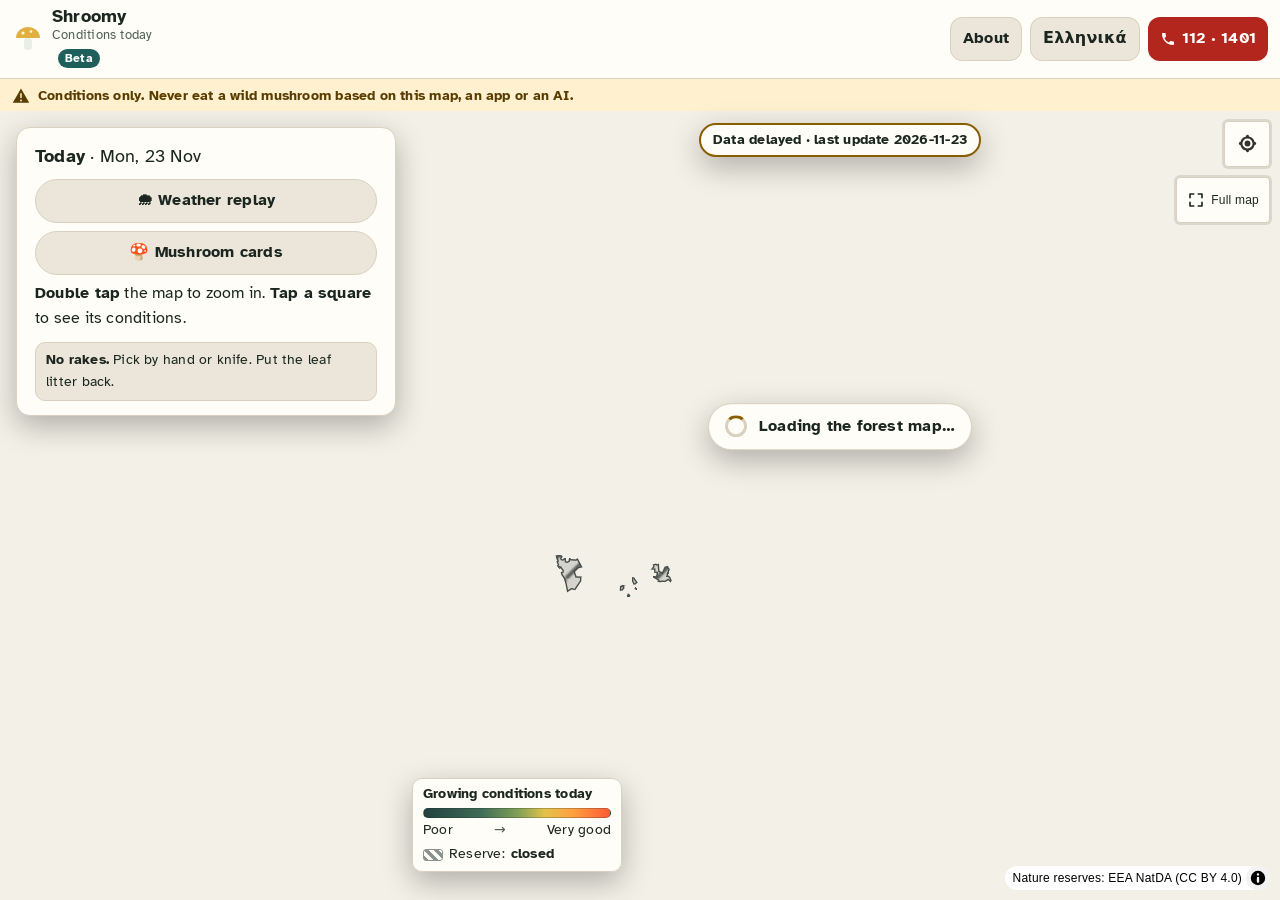
==== index.html @ d48b4923 "Shroomy: daily update 2026-11-23" ====
<!doctype html>
<html lang="en">
<head>
  <meta charset="utf-8" />
  <meta name="viewport" content="width=device-width, initial-scale=1, viewport-fit=cover" />
  <meta name="theme-color" content="#14211b" />
  <meta name="description" content="Today's growing conditions for wild mushrooms in Cyprus forests. Conditions only. Never eat a wild mushroom based on this map, an app or an AI." />
  <meta property="og:title" content="Shroomy" />
  <meta property="og:description" content="Today's growing conditions for wild mushrooms in Cyprus forests. Conditions only." />
  <title>Shroomy · mushroom growing conditions in Cyprus</title>
  <link rel="icon" href="data:image/svg+xml,%3Csvg xmlns='http://www.w3.org/2000/svg' viewBox='0 0 32 32'%3E%3Cpath d='M4 15c0-6 5-11 12-11s12 5 12 11z' fill='%23e0b040'/%3E%3Crect x='12' y='15' width='8' height='12' rx='3' fill='%23e9efe6'/%3E%3C/svg%3E" />
  <script type="module" crossorigin src="./assets/main-D801K2Df.js"></script>
  <link rel="modulepreload" crossorigin href="./assets/lang-X8TyWDcL.js">
  <link rel="stylesheet" crossorigin href="./assets/lang-B2Am9eQz.css">
  <link rel="stylesheet" crossorigin href="./assets/main-DDSyw2Ic.css">
</head>
<body>
  <div class="app">
    <header class="topbar">
      <a class="brand" href="./" aria-label="Shroomy, home" data-tip="Reload the map.">
        <svg width="32" height="32" viewBox="0 0 32 32" aria-hidden="true">
          <path d="M4 15c0-6 5-11 12-11s12 5 12 11z" fill="#e0b040" />
          <circle cx="11" cy="10" r="1.6" fill="#fff6dc" /><circle cx="19" cy="8.5" r="1.3" fill="#fff6dc" />
          <rect x="12" y="15" width="8" height="12" rx="3" fill="#e9efe6" />
        </svg>
        <span class="brand-text">
          <span class="brand-name">Shroomy</span>
          <span class="brand-sub">Conditions today</span>
        </span>
      </a>
      <a class="about-link" href="about.html" data-tip="What this map shows, where the data comes from, and its limits.">About</a>
      <button class="sos" type="button" data-emergency aria-haspopup="dialog" aria-label="Poisoning emergency: 112 and 1401"
        data-tip="Mushroom poisoning help: call 112 (ambulance) or the Cyprus Poison Centre 1401. Do not wait for symptoms.">
        <svg width="16" height="16" viewBox="0 0 24 24" aria-hidden="true"><path fill="currentColor" d="M6.6 10.8a15.1 15.1 0 0 0 6.6 6.6l2.2-2.2c.3-.3.7-.4 1-.2 1.1.4 2.3.6 3.6.6.6 0 1 .4 1 1V20c0 .6-.4 1-1 1A17 17 0 0 1 3 4c0-.6.4-1 1-1h3.5c.6 0 1 .4 1 1 0 1.2.2 2.4.6 3.6.1.3 0 .7-.2 1z"/></svg>
        <span>112 · 1401</span>
      </button>
    </header>

    <div class="safety" role="note">
      <svg width="18" height="18" viewBox="0 0 24 24" aria-hidden="true"><path fill="currentColor" d="M12 2 1 21h22L12 2Zm0 6c.6 0 1 .4 1 1v5a1 1 0 1 1-2 0V9c0-.6.4-1 1-1Zm0 11.2a1.3 1.3 0 1 1 0-2.6 1.3 1.3 0 0 1 0 2.6Z"/></svg>
      <span>Conditions only. Never eat a wild mushroom based on this map, an app or an AI.</span>
    </div>

    <main class="stage">
      <div id="map" role="region" aria-label="Map of today's growing conditions in Cyprus"></div>
      <div id="loading" class="loading" role="status"><span class="spinner" aria-hidden="true"></span>
        <span id="loading-text">Loading the forest map…</span></div>
      <div id="delayed" class="delayed" role="status" hidden></div>
      <div id="map-legend" class="map-legend" role="img" tabindex="0"></div>
      <section id="sheet" class="sheet" aria-label="Today and the tapped square"></section>
    </main>
  </div>
</body>
</html>
---- assets/lang-B2Am9eQz.css ----
@font-face{font-family:Atkinson Hyperlegible;font-style:normal;font-display:swap;font-weight:400;src:url(./atkinson-hyperlegible-latin-ext-400-normal-DRk46D-x.woff2)format("woff2"),url(./atkinson-hyperlegible-latin-ext-400-normal-Bbz-b3yf.woff)format("woff");unicode-range:U+100-2BA,U+2BD-2C5,U+2C7-2CC,U+2CE-2D7,U+2DD-2FF,U+304,U+308,U+329,U+1D00-1DBF,U+1E00-1E9F,U+1EF2-1EFF,U+2020,U+20A0-20AB,U+20AD-20C0,U+2113,U+2C60-2C7F,U+A720-A7FF}@font-face{font-family:Atkinson Hyperlegible;font-style:normal;font-display:swap;font-weight:400;src:url(./atkinson-hyperlegible-latin-400-normal-BrHNak5F.woff2)format("woff2"),url(./atkinson-hyperlegible-latin-400-normal-BbWidj28.woff)format("woff");unicode-range:U+??,U+131,U+152-153,U+2BB-2BC,U+2C6,U+2DA,U+2DC,U+304,U+308,U+329,U+2000-206F,U+20AC,U+2122,U+2191,U+2193,U+2212,U+2215,U+FEFF,U+FFFD}@font-face{font-family:Atkinson Hyperlegible;font-style:normal;font-display:swap;font-weight:700;src:url(./atkinson-hyperlegible-latin-ext-700-normal-BoVPHkS0.woff2)format("woff2"),url(./atkinson-hyperlegible-latin-ext-700-normal-CKkU2Dpt.woff)format("woff");unicode-range:U+100-2BA,U+2BD-2C5,U+2C7-2CC,U+2CE-2D7,U+2DD-2FF,U+304,U+308,U+329,U+1D00-1DBF,U+1E00-1E9F,U+1EF2-1EFF,U+2020,U+20A0-20AB,U+20AD-20C0,U+2113,U+2C60-2C7F,U+A720-A7FF}@font-face{font-family:Atkinson Hyperlegible;font-style:normal;font-display:swap;font-weight:700;src:url(./atkinson-hyperlegible-latin-700-normal-GZI4o3u0.woff2)format("woff2"),url(./atkinson-hyperlegible-latin-700-normal-BK6Glc0m.woff)format("woff");unicode-range:U+??,U+131,U+152-153,U+2BB-2BC,U+2C6,U+2DA,U+2DC,U+304,U+308,U+329,U+2000-206F,U+20AC,U+2122,U+2191,U+2193,U+2212,U+2215,U+FEFF,U+FFFD}@font-face{font-family:Plain Digits;font-weight:400;unicode-range:U+30-39;src:local(Helvetica Neue),local(HelveticaNeue),local(Arial),local(ArialMT),local(Roboto),local(Roboto-Regular),local(Segoe UI),local(SegoeUI)}@font-face{font-family:Plain Digits;font-weight:700;unicode-range:U+30-39;src:local(Helvetica Neue Bold),local(HelveticaNeue-Bold),local(Arial Bold),local(Arial-BoldMT),local(Roboto Bold),local(Roboto-Bold),local(Segoe UI Bold),local(SegoeUI-Bold)}:root{--font:"Plain Digits", "Atkinson Hyperlegible", system-ui, -apple-system, "Segoe UI", sans-serif;--fs-0:.875rem;--fs-1:1rem;--fs-2:1.125rem;--fs-3:1.375rem;--fs-4:1.75rem;--lh:1.6;--track:.012em;--radius:14px;--radius-s:10px;--gap:12px;--tap:48px;--shadow:0 10px 30px #00000047;--bg:#f3f0e7;--surface:#fffdf8;--surface-2:#ebe6d9;--line:#d8d1c0;--ink:#1b2620;--ink-soft:#4f5f55;--accent:#8a5d00;--accent-ink:#fff;--safety-bg:#fff1cf;--safety-ink:#5a3d00;--sos-bg:#b3261e;--sos-ink:#fff;--closed:#8c928f;--focus:#1c6dd0}:root[data-theme=dark]{--bg:#0c1612;--surface:#14211b;--surface-2:#1d2d25;--line:#2c3d34;--ink:#e9efe6;--ink-soft:#a9b8ad;--accent:#e0b040;--accent-ink:#1a1405;--safety-bg:#3a2f12;--safety-ink:#f6dfa6;--sos-bg:#e5483b;--sos-ink:#fff;--closed:#8c928f;--focus:#8cc4ff;--shadow:0 10px 30px #00000080}@media (prefers-color-scheme:dark){:root:not([data-theme=light]){--bg:#0c1612;--surface:#14211b;--surface-2:#1d2d25;--line:#2c3d34;--ink:#e9efe6;--ink-soft:#a9b8ad;--accent:#e0b040;--accent-ink:#1a1405;--safety-bg:#3a2f12;--safety-ink:#f6dfa6;--sos-bg:#e5483b;--sos-ink:#fff;--focus:#8cc4ff;--shadow:0 10px 30px #00000080}}*{box-sizing:border-box}html,body{height:100%;margin:0}body{background:var(--bg);color:var(--ink);font-family:var(--font);font-size:var(--fs-2);line-height:var(--lh);letter-spacing:var(--track);text-align:left;-webkit-font-smoothing:antialiased}button{font:inherit;color:inherit;letter-spacing:inherit}:focus-visible{outline:3px solid var(--focus);outline-offset:2px;border-radius:6px}a{color:var(--accent)}.muted{color:var(--ink-soft)}.small{font-size:var(--fs-0)!important}.app{grid-template-rows:auto auto 1fr;grid-template-columns:minmax(0,1fr);height:100dvh;display:grid;overflow:hidden}.topbar{background:var(--surface);border-bottom:1px solid var(--line);align-items:center;gap:8px;min-height:56px;padding:6px 12px;display:flex}.brand{min-width:0;color:inherit;flex:1;align-items:center;gap:8px;text-decoration:none;display:flex}.brand svg{flex:none}.brand-text{min-width:0;overflow:hidden}.brand-name,.brand-sub{white-space:nowrap;text-overflow:ellipsis;line-height:1.2;display:block;overflow:hidden}.brand-name{font-weight:700;font-size:var(--fs-2)}.brand-sub{color:var(--ink-soft);font-size:.8rem}.about-link{border:1px solid var(--line);background:var(--surface-2);min-height:44px;color:var(--ink);font-size:var(--fs-1);border-radius:12px;flex:none;align-items:center;padding:0 12px;font-weight:700;text-decoration:none;display:inline-flex}.sos{cursor:pointer;background:var(--sos-bg);height:44px;color:var(--sos-ink);font-weight:700;font-size:var(--fs-1);white-space:nowrap;border:0;border-radius:12px;flex:none;align-items:center;gap:6px;padding:0 12px;display:inline-flex}.safety{background:var(--safety-bg);color:var(--safety-ink);align-items:flex-start;gap:8px;padding:6px 12px;font-size:.9rem;font-weight:700;line-height:1.4;display:flex}.safety svg{flex:none;margin-top:2px}.safety a{color:inherit}.ver-badge{color:#fff;vertical-align:middle;white-space:nowrap;background:#1f5f5b;border-radius:999px;margin-left:6px;padding:0 7px;font-size:.72rem;font-weight:700;line-height:1.6;display:inline-block}.stage{min-height:0;position:relative}#map{position:absolute;inset:0}.maplibregl-ctrl-group{border:1px solid var(--line);background:var(--surface)!important}.maplibregl-ctrl-group button{width:44px!important;height:44px!important}:root[data-theme=dark] .maplibregl-ctrl-icon{filter:invert()}.maplibregl-ctrl-attrib{font-size:12px}.map-legend{z-index:2;background:color-mix(in srgb, var(--surface) 94%, transparent);border:1px solid var(--line);border-radius:var(--radius-s);width:176px;box-shadow:var(--shadow);font-size:var(--fs-0);cursor:help;padding:6px 10px 7px;line-height:1.35;position:absolute;top:8px;left:8px}.ml-title{margin-bottom:4px;font-weight:700}.ml-bar{border:1px solid color-mix(in srgb, var(--ink) 25%, transparent);border-radius:6px;height:10px}.ml-scale{justify-content:space-between;gap:6px;margin-top:3px;display:flex}.ml-scale span:nth-child(2){color:var(--ink-soft)}.ml-closed{align-items:center;gap:6px;margin-top:5px;display:flex}.swatch-closed{border:1.5px solid var(--closed);background:repeating-linear-gradient(45deg, var(--closed) 0 3px, transparent 3px 7px);border-radius:3px;flex:none;width:20px;height:12px}.delayed{z-index:3;left:50%;bottom:calc(var(--sheet-h,140px) + 8px);background:var(--surface);border:2px solid var(--accent);box-shadow:var(--shadow);font-size:var(--fs-0);white-space:nowrap;border-radius:999px;padding:4px 12px;font-weight:700;position:absolute;transform:translate(-50%)}.pick-pin{pointer-events:none;border:3px solid var(--ink);background:color-mix(in srgb, var(--accent) 70%, transparent);width:22px;height:22px;box-shadow:0 0 0 3px var(--bg), var(--shadow);border-radius:50%}.loading{z-index:5;background:var(--surface);border:1px solid var(--line);width:max-content;max-width:calc(100vw - 32px);box-shadow:var(--shadow);font-size:var(--fs-1);border-radius:999px;align-items:center;gap:12px;padding:10px 16px;font-weight:700;transition:opacity .35s;display:flex;position:absolute;top:40%;left:50%;transform:translate(-50%,-50%)}.loading.done{opacity:0}.loading.failed{border:2px solid var(--sos-bg);border-radius:16px}.loading.failed .spinner,.loading[hidden]{display:none}.spinner{border:3px solid var(--line);border-top-color:var(--accent);border-radius:50%;flex:none;width:22px;height:22px;animation:.9s linear infinite spin}@keyframes spin{to{transform:rotate(360deg)}}@media (prefers-reduced-motion:reduce){.spinner{animation-duration:2.5s}.loading{transition:none}}@media (width<=899px){.maplibregl-ctrl-bottom-right,.maplibregl-ctrl-bottom-left{bottom:min(var(--sheet-h,140px), 60vh);z-index:3}}.sheet{z-index:4;background:var(--surface);border-top:1px solid var(--line);max-height:62%;box-shadow:var(--shadow);padding:10px 16px calc(12px + env(safe-area-inset-bottom));border-radius:18px 18px 0 0;position:absolute;bottom:0;left:0;right:0;overflow-y:auto}.sheet p{font-size:var(--fs-1);margin:6px 0 0}.panel-h{font-size:var(--fs-1);margin:4px 0 6px}.start-row{justify-content:space-between;align-items:center;gap:10px;display:flex}.start-row .today{font-size:var(--fs-2);margin:0}.chip-btn,.back-btn{border:1px solid var(--line);cursor:pointer;background:var(--surface-2);min-height:44px;color:var(--ink);font-size:var(--fs-1);white-space:nowrap;border-radius:999px;padding:0 14px;font-weight:700}.back-btn{text-align:left;border-radius:12px;align-items:center;gap:10px;width:100%;display:flex}.back-arrow{color:var(--accent);margin-top:-.12em;font-size:1.7em;font-weight:700;line-height:1}.chip-btn:hover,.back-btn:hover{border-color:var(--accent)}.hint{color:var(--ink)}.no-rakes{background:var(--surface-2);border:1px solid var(--line);cursor:help;border-radius:10px;padding:6px 10px;font-size:var(--fs-0)!important;margin-top:10px!important}.primary-btn{cursor:pointer;background:var(--accent);min-height:44px;color:var(--accent-ink);font-weight:700;font-size:var(--fs-1);border:0;border-radius:12px;padding:0 16px}@media (width>=900px){.sheet{border-radius:var(--radius);border:1px solid var(--line);width:380px;max-height:calc(100% - 32px);padding:14px 18px;inset:16px auto auto 16px}.map-legend{width:210px;top:auto;bottom:28px;left:412px}.delayed{top:12px;bottom:auto;left:calc(50% + 200px)}.loading{left:calc(50% + 200px)}}.card-bar{justify-content:space-between;align-items:center;gap:8px;margin:-2px 0 6px;display:flex}.card-x{border:1px solid var(--line);background:var(--surface-2);cursor:pointer;border-radius:10px;min-width:44px;min-height:44px;font-size:1.15rem;line-height:1}.card-x:hover{border-color:var(--accent)}.rating{text-align:left;cursor:pointer;border:1px solid var(--line);background:var(--surface-2);border-radius:14px;align-items:center;gap:12px;width:100%;padding:10px 12px;display:flex}.rating:hover{border-color:var(--accent)}.rating-swatch{width:18px;height:40px;box-shadow:0 0 0 1.5px color-mix(in srgb, var(--ink) 30%, transparent);border-radius:6px;flex:none}.rating-text{flex:1;min-width:0;display:grid}.rating-word{font-size:var(--fs-4);font-weight:700;line-height:1.15}.rating-sub{font-size:var(--fs-0);color:var(--ink-soft)}.rating-more{color:var(--ink-soft);flex:none;font-size:1.1rem}.rating-none{font-size:var(--fs-3)!important}.why{border:1px solid var(--line);border-radius:12px;margin-top:8px;padding:8px 12px 10px}.why[hidden]{display:none}.why-list{gap:8px;margin:8px 0 0;padding:0;list-style:none;display:grid}.why-top{font-size:var(--fs-0);justify-content:space-between;gap:8px;display:flex}.why-bar{background:var(--surface);border:1px solid var(--line);border-radius:4px;height:8px;overflow:hidden}.why-bar i{border-radius:4px;height:100%;display:block}.why-val{font-size:var(--fs-0);color:var(--ink-soft)}.card-h{font-size:var(--fs-1);margin:14px 0 4px}.sp-list{font-size:var(--fs-1);gap:4px;margin:0;padding:0;list-style:none;display:grid}.sp-list i{font-weight:700}.facts{font-size:var(--fs-1);gap:4px;margin:12px 0 0;padding:0;list-style:none;display:grid}.maps-link{margin:12px 0 0}.maps-btns{grid-template-columns:minmax(0,1fr) minmax(0,1fr);align-items:stretch;gap:8px;display:grid}.maps-btn{border:1px solid var(--line);background:var(--surface-2);min-height:56px;color:var(--ink);font:inherit;font-size:var(--fs-1);text-align:center;cursor:pointer;border-radius:12px;justify-content:center;align-items:center;gap:8px;padding:4px 8px;font-weight:700;line-height:1.2;text-decoration:none;display:inline-flex}.maps-btn.primary{background:var(--accent);border-color:var(--accent);color:var(--accent-ink);flex-direction:column;gap:0}.maps-btn:hover{filter:brightness(1.06)}.maps-main{align-items:center;gap:8px;display:inline-flex}.maps-warn{opacity:.9;font-size:.78rem;font-weight:700}.maps-note{margin:6px 0 0!important}.maps-copy{border:1px solid var(--accent);background:var(--surface);width:100%;min-height:40px;color:var(--ink);font:inherit;font-size:var(--fs-0);border-radius:10px;margin-top:8px;padding:0 10px}@media (width<=340px){.maps-btns{grid-template-columns:1fr}}.clock{border:1px solid var(--line);background:var(--surface-2);border-radius:10px;padding:8px 10px;margin-top:12px!important}.clock.open{border-color:var(--accent)}.why-row,.facts li,.clock,.map-legend{cursor:help}.replay{margin-top:10px}.replay-row{font-size:var(--fs-1);align-items:center;gap:12px;display:flex}#replay-date{white-space:nowrap;text-overflow:ellipsis;flex:1;min-width:0;line-height:1.35;overflow:hidden}.replay-avg{display:block}.seg{background:var(--surface-2);border:1px solid var(--line);border-radius:14px;gap:4px;margin:2px 0 12px;padding:4px;display:flex}.seg button{min-width:0;min-height:44px;color:var(--ink);font:inherit;font-size:var(--fs-1);cursor:pointer;white-space:nowrap;background:0 0;border:0;border-radius:10px;flex:auto;padding:6px 4px;font-weight:600}.seg button[aria-pressed=true]{background:var(--accent);color:var(--accent-ink)}.seg button:focus-visible{outline:2px solid var(--focus);outline-offset:2px}.scrub{--at:0%;cursor:grab;touch-action:none;-webkit-user-select:none;user-select:none;-webkit-tap-highlight-color:transparent;border-radius:10px;margin-top:8px;padding:6px 0 2px;position:relative}.scrub.drag{cursor:grabbing}.scrub:focus-visible{outline:2px solid var(--focus);outline-offset:4px}.tl{pointer-events:none;align-items:flex-end;gap:2px;height:48px;display:flex}.tl i{opacity:.6;background:#4f97d1;border-radius:2px 2px 0 0;flex:1}.tl i.now{opacity:1;box-shadow:0 0 0 2px var(--ink)}.scrub-track{background:var(--line);pointer-events:none;border-radius:3px;height:6px;margin:16px 0 14px;position:relative}.scrub-fill{width:var(--at);background:var(--accent);border-radius:3px;position:absolute;inset:0 auto 0 0}.scrub-knob{top:50%;left:var(--at);background:var(--accent);border:3px solid var(--surface);border-radius:50%;width:26px;height:26px;margin:-13px 0 0 -13px;transition:transform .12s;position:absolute;box-shadow:0 1px 4px #00000073}.scrub.drag .scrub-knob{transform:scale(1.25)}.scrub:before{content:"";left:var(--at);background:var(--ink);opacity:.35;pointer-events:none;width:2px;height:64px;margin-left:-1px;position:absolute;top:6px}.scrub-ends{font-size:var(--fs-0,12px);color:var(--ink-soft);pointer-events:none;justify-content:space-between;display:flex}@media (prefers-reduced-motion:reduce){.scrub-knob{transition:none}}dialog.emergency{background:var(--surface);width:min(560px,100vw - 32px);max-height:calc(100dvh - 32px);color:var(--ink);box-shadow:var(--shadow);border:0;border-radius:18px;padding:0;overflow:auto}dialog.emergency::backdrop{background:#0009}.em-head{background:var(--sos-bg);color:var(--sos-ink);padding:16px 20px}.em-head h2{font-size:var(--fs-4);margin:0;line-height:1.2}.em-body{padding:16px 20px 20px}.call{background:var(--sos-bg);min-height:64px;color:var(--sos-ink);font-weight:700;font-size:var(--fs-3);border-radius:14px;justify-content:space-between;align-items:center;gap:12px;margin-bottom:10px;padding:10px 16px;text-decoration:none;display:flex}.call.secondary{background:var(--surface-2);color:var(--ink);border:2px solid var(--sos-bg)}.call small{font-size:var(--fs-1);font-weight:400;display:block}.em-body ul{margin:12px 0;padding-left:1.2em}.em-body li{margin:6px 0}.em-close{border:1px solid var(--line);background:var(--surface-2);cursor:pointer;border-radius:12px;width:100%;min-height:48px;margin-top:8px;font-weight:700}dialog.agree::backdrop{-webkit-backdrop-filter:blur(3px);backdrop-filter:blur(3px);background:#000000c7}.agree .em-head h2{align-items:center;gap:8px;display:flex}.agree .em-body{padding-bottom:0}.agree .em-body ul{margin:0 0 8px}.agree .em-body li{margin:6px 0}.agree-foot{background:var(--surface);padding:8px 0 14px;position:sticky;bottom:0}.agree-foot:before{content:"";background:linear-gradient(to bottom, transparent, var(--surface));pointer-events:none;height:18px;position:absolute;top:-18px;left:0;right:0}dialog.agree{max-height:calc(100dvh - 16px)}.agree .em-head{padding:14px 20px}.agree-numbers{font-size:var(--fs-0);text-align:center;background:var(--safety-bg);color:var(--safety-ink);border-radius:12px;margin:0 0 8px;padding:6px 12px;font-weight:700}.agree-numbers a{color:inherit}.agree-yes{cursor:pointer;background:var(--accent);width:100%;min-height:56px;color:var(--accent-ink);font:inherit;font-weight:700;font-size:var(--fs-2);border:0;border-radius:14px}.agree-note{font-size:var(--fs-0);color:var(--ink-soft);margin:10px 0 0}dialog.agree.short{width:min(420px,100vw - 24px)}dialog.agree.short::backdrop{-webkit-backdrop-filter:none;backdrop-filter:none;background:#0000008c}.agree.short .em-body{padding:18px 20px 16px}.agree-short-title{font-size:var(--fs-3);color:var(--safety-ink);align-items:center;gap:8px;margin:0 0 6px;line-height:1.2;display:flex}.agree-short-line{margin:0 0 14px}.agree.short .agree-yes{min-height:64px;font-size:var(--fs-3)}.agree-more{font:inherit;color:inherit;cursor:pointer;background:0 0;border:0;padding:0;text-decoration:underline}.agree-note a{color:inherit}@media (width<=899px){dialog.agree.short{margin-bottom:max(16px, env(safe-area-inset-bottom))}}.tip{z-index:1000;background:var(--ink);max-width:min(300px,100vw - 16px);color:var(--bg);font-size:var(--fs-1);box-shadow:var(--shadow);pointer-events:none;opacity:0;border-radius:10px;padding:8px 12px;font-weight:400;line-height:1.45;transition:opacity .12s;position:fixed}.tip.on{opacity:1}.tip[hidden]{display:none}.tip:after{content:"";left:var(--arrow-x,50%);border:6px solid #0000;border-bottom:0;border-top-color:var(--ink);position:absolute;bottom:-6px;transform:translate(-50%)}.tip.below:after{border:6px solid #0000;border-top:0;border-bottom-color:var(--ink);top:-6px;bottom:auto}[data-tip]{-webkit-touch-callout:none}@media (prefers-reduced-motion:reduce){.tip{transition:none}}.page{max-width:720px;margin:0 auto;padding:20px 16px 64px}.page h1{font-size:var(--fs-4);margin:8px 0 12px;line-height:1.25}.page h2{font-size:var(--fs-3);margin:28px 0 6px}.page p,.page li{max-width:64ch}.page li{margin:6px 0}.page .card{background:var(--surface);border:1px solid var(--line);border-radius:var(--radius);margin:10px 0;padding:12px 16px}.page .card p{margin:4px 0}.page .credits{font-size:var(--fs-1);padding-left:1.2em}.page .tag{font-size:var(--fs-0);color:var(--ink-soft)}.about-top{z-index:2;position:sticky;top:0}@media (width<=899px){.stage:has(.sheet[data-view=card]) .map-legend{display:none}}@media (width<=420px){.topbar{gap:6px;padding:6px 8px 6px 10px}.brand{gap:6px}.about-link{padding:0 10px;font-size:.95rem}.sos{gap:4px;padding:0 10px;font-size:.95rem}.sos svg{width:14px;height:14px}}.start-btns{flex-wrap:wrap;gap:8px;margin-top:8px;display:flex}.start-btns .chip-btn{flex:auto}.sp-open{text-align:left;cursor:pointer;border:1px solid var(--line);background:var(--surface-2);width:100%;min-height:48px;font-size:var(--fs-1);border-radius:12px;justify-content:space-between;align-items:center;gap:8px;padding:6px 12px;display:flex}.sp-open:hover{border-color:var(--accent)}.sp-open-go{color:var(--ink-soft);flex:none;font-size:1.4rem}.page details{margin:8px 0}.page summary{cursor:pointer;align-items:center;min-height:44px;font-weight:700;display:flex}.ml-note{color:var(--ink-soft);margin-top:3px}.card-bar{z-index:2;background:var(--surface);border-bottom:1px solid var(--line);margin:-10px -16px 6px;padding:8px 16px 6px;position:sticky;top:-10px}@media (width>=900px){.card-bar{margin:-14px -18px 8px;padding:10px 18px 8px;top:-14px}}.sp-list{gap:8px}.sp-open{justify-content:flex-start;gap:12px;min-height:64px;padding:6px 10px 6px 6px}.sp-thumb{object-fit:cover;background:var(--line);border-radius:10px;flex:none;width:52px;height:52px}.sp-name{flex:1;min-width:0;line-height:1.3;display:grid}.sp-name i{font-weight:700;font-size:var(--fs-1)}.sp-common{font-size:var(--fs-0);color:var(--ink-soft)}@media (width<=420px){.topbar{gap:6px;padding:6px 8px}.brand{gap:6px}.brand svg{width:26px;height:26px}.brand-name{font-size:1.05rem}.app .brand-sub{display:none}.app .ver-badge{margin-left:0}.about-link,.sos{padding:0 10px}.map-legend{width:156px;padding:5px 8px 6px}}:lang(el) .start-btns .chip-btn{white-space:normal;flex:1 1 0;padding:4px 10px;line-height:1.2}@media (width<=899px){:lang(el) .map-legend{width:218px}:lang(el) .ml-closed{white-space:nowrap;font-size:13px}:root.full-map:lang(el) .map-legend{width:176px}}@media (width<=480px){:lang(el) .replay-avg{font-size:var(--fs-0)}:lang(el) .safety{font-size:.8rem}}:lang(el) .sp-name{font-weight:700;font-size:var(--fs-1)}:lang(el) .sp-name .sp-common{font-weight:400}:lang(el) .sp-name .sp-common i{font-weight:400;font-size:inherit}.lang-link{text-decoration:none}.lang-short{display:none}@media (width<=899px){.lang-long{display:none}.lang-short{display:inline}:is(.topbar:has(.lang-link) .about-link,.topbar:has(.lang-link) .sos){padding:0 8px}}.sc{--toxic:#a8580a}:root[data-theme=dark] .sc{--toxic:#f0a24f}@media (prefers-color-scheme:dark){:root:not([data-theme=light]) .sc{--toxic:#f0a24f}}dialog.species-dlg.sc{background:var(--bg);width:min(720px,100vw - 24px);max-width:none;height:min(900px,100dvh - 24px);max-height:none;color:var(--ink);box-shadow:var(--shadow);border:0;border-radius:20px;padding:0;overflow:hidden}dialog.species-dlg.sc[open]{display:block}dialog.species-dlg.sc::backdrop{background:#0009}@media (width<=899px){dialog.species-dlg.sc{border-radius:0;width:100vw;height:100dvh;margin:0}}.sc .ic{flex:none;display:block}.sc-main{flex-direction:column;height:100%;min-height:0;display:flex}.sc-soft{color:var(--ink-soft)}.sc-head{background:var(--surface);border-bottom:1px solid var(--line);align-items:center;gap:8px;padding:8px 12px;display:flex}.sc-title{min-width:0;font-size:var(--fs-2);overflow-wrap:anywhere;flex:1;margin:0;line-height:1.2}.sc-title span{font-size:var(--fs-0);color:var(--ink-soft);font-weight:400;display:block}.sc-round{width:var(--tap);height:var(--tap);border:1px solid var(--line);background:var(--surface-2);color:var(--ink);cursor:pointer;border-radius:50%;flex:none;place-items:center;padding:0;display:inline-grid}.sc-safety{background:var(--safety-bg);color:var(--safety-ink);font-weight:700;font-size:var(--fs-0);align-items:flex-start;gap:8px;padding:8px 14px;line-height:1.4;display:flex}.sc-safety svg{flex:none;width:18px;height:18px;margin-top:1px}.sc-body{overscroll-behavior:contain;flex:1;min-height:0;overflow-y:auto}.sc-page{max-width:680px;font-size:var(--fs-1);margin:0 auto;padding:16px 16px 32px}.sc-h{font-size:var(--fs-3);align-items:center;gap:8px;margin:26px 0 10px;line-height:1.25;display:flex}.sc-h .ic{color:var(--accent)}.sc-h.danger{color:var(--sos-bg);margin-top:0}.sc-h.danger svg{flex:none;width:24px;height:24px}.sc-danger-btn{text-align:left;cursor:pointer;border:2px solid var(--sos-bg);background:var(--surface);width:100%;color:var(--ink);border-radius:16px;align-items:center;gap:12px;padding:10px 12px;display:flex}.sc-danger-ph{flex:none;display:flex}.sc-danger-ph img{object-fit:cover;border:3px solid var(--surface);background:var(--line);border-radius:50%;width:48px;height:48px;margin-left:-14px}.sc-danger-ph img:first-child{margin-left:0}.sc-danger-text{min-width:0;color:var(--ink-soft);flex:1;gap:2px;display:grid}.sc-danger-text b{color:var(--sos-bg);font-size:var(--fs-2);align-items:center;gap:6px;line-height:1.25;display:flex}.sc-danger-text b svg{flex:none;width:18px;height:18px}.sc-list{gap:10px;margin:0;padding:0;list-style:none;display:grid}.sc-row{text-align:left;cursor:pointer;border:1px solid var(--line);background:var(--surface);width:100%;color:var(--ink);border-radius:16px;align-items:center;gap:14px;padding:8px 12px 8px 8px;display:flex}.sc-row.on{border:2px solid var(--accent)}.sc-row img{object-fit:cover;background:var(--line);border-radius:12px;flex:none;width:84px;height:84px}.sc-list.off .sc-row img{filter:saturate(.4)}.sc-row-text{flex:1;gap:2px;min-width:0;line-height:1.3;display:grid}.sc-row-text b{font-size:var(--fs-2)}.sc-row>.ic{color:var(--ink-soft)}.sc-chip{font-size:var(--fs-0);background:var(--surface-2);color:var(--ink-soft);border-radius:999px;justify-self:start;align-items:center;gap:4px;margin-top:4px;padding:2px 10px;font-weight:700;display:inline-flex}.sc-chip.on{background:var(--accent);color:var(--accent-ink)}.sc-danger{border:2px solid var(--sos-bg);background:var(--surface);border-radius:18px;padding:16px}.sc-danger>p{margin:0 0 12px}.sc-sign-h{margin:0 0 6px!important}.sc-signs{gap:8px;margin:0 0 14px;padding:0;list-style:none;display:grid}.sc-signs li{background:var(--safety-bg);color:var(--safety-ink);border-radius:12px;padding:10px 12px;font-weight:700;line-height:1.45}.sc-sign{background:var(--safety-bg);color:var(--safety-ink);border-radius:12px;padding:10px 12px}.sc-lk{gap:8px;margin:0;padding:0;list-style:none;display:grid}@media (width>=640px){.sc-lk{grid-template-columns:1fr 1fr}}.sc-lk-row{text-align:left;cursor:zoom-in;border:1px solid color-mix(in srgb, var(--toxic) 50%, transparent);background:var(--bg);width:100%;height:100%;color:var(--ink);border-radius:12px;align-items:flex-start;gap:10px;padding:6px;display:flex}.sc-lk-row.deadly{border-color:var(--sos-bg)}.sc-lk-row img,.sc-noimg{object-fit:cover;background:var(--line);border-radius:8px;flex:none;width:64px;height:64px}.sc-lk-text{min-width:0;font-size:var(--fs-0);gap:1px;line-height:1.35;display:grid}.sc-lk-text b{font-size:var(--fs-1)}.sc-lk-note{margin-top:2px}.sc-sev{width:fit-content;font-size:var(--fs-0);background:var(--toxic);color:#fff;vertical-align:middle;border-radius:999px;align-items:center;gap:4px;padding:1px 8px 1px 6px;font-weight:700;display:inline-flex}.sc-sev.deadly{background:var(--sos-bg)}.sc-sev svg{width:14px;height:14px}:root[data-theme=dark] .sc-sev.toxic{color:#1a1405}@media (prefers-color-scheme:dark){:root:not([data-theme=light]) .sc-sev.toxic{color:#1a1405}}.sc-car-wrap{position:relative}.sc-car{scroll-snap-type:x mandatory;scrollbar-width:none;border-radius:16px;margin:0;padding:0;list-style:none;display:flex;overflow-x:auto}.sc-car::-webkit-scrollbar{display:none}.sc-car li{scroll-snap-align:start;flex:0 0 100%}.sc-photo{background:var(--line);cursor:zoom-in;aspect-ratio:4/3;border:0;width:100%;padding:0;display:block;position:relative}.sc-photo img{object-fit:cover;width:100%;height:100%;display:block}.sc-cc{color:#f3f0e7;background:#0c1612b3;border-radius:50%;place-items:center;width:26px;height:26px;font-size:15px;font-weight:700;line-height:1;display:grid;position:absolute;bottom:8px;right:8px}.sc-dots{background:#0c16128c;border-radius:999px;gap:6px;padding:5px 8px;display:flex;position:absolute;bottom:10px;left:50%;transform:translate(-50%)}.sc-dots i{background:#f3f0e773;border-radius:50%;width:8px;height:8px}.sc-dots i.on{background:#f3f0e7}.sc-name{font-size:var(--fs-4);margin:14px 0 0;line-height:1.15}.sc-sub{color:var(--ink-soft);margin:4px 0 0}.sc-sub b{color:var(--ink)}.sc-q{border:1px solid var(--line);cursor:help;vertical-align:2px;border-radius:50%;place-items:center;width:22px;height:22px;margin-left:6px;font-size:13px;font-weight:700;display:inline-grid}.sc-look{border:1px solid var(--line);background:var(--surface);border-radius:14px;gap:0;margin:0;display:grid;overflow:hidden}.sc-look div{border-top:1px solid var(--line);grid-template-columns:7.5em 1fr;gap:12px;padding:10px 14px;display:grid}.sc-look div:first-child{border-top:0}.sc-look dt{font-weight:700}.sc-look dd{margin:0;line-height:1.5}@media (width<=420px){.sc-look div{grid-template-columns:1fr;gap:0}}.sc-where{gap:6px;margin:0;padding-left:1.2em;line-height:1.5;display:grid}.sc-months{grid-template-columns:repeat(12,1fr);gap:3px;display:grid}.sc-months span{height:40px;font-weight:700;font-size:var(--fs-0);background:var(--surface-2);color:var(--ink-soft);border-radius:8px;place-items:center;display:grid;position:relative}.sc-months span.on{background:var(--accent);color:var(--accent-ink)}.sc-months span.now{outline:3px solid var(--ink);outline-offset:1px}.sc-when{align-items:flex-start;gap:8px;margin:12px 0 0;display:flex}.sc-when.on .ic{color:var(--accent);margin-top:2px}.sc-more{width:100%;min-height:var(--tap);border:1px solid var(--line);color:var(--ink-soft);cursor:pointer;font-size:var(--fs-0);background:0 0;border-radius:14px;justify-content:center;align-items:center;gap:8px;margin-top:28px;display:inline-flex}.sc-layer{z-index:5;background:var(--surface);flex-direction:column;display:flex;position:absolute;inset:0;overflow-y:auto}.sc-layer[hidden]{display:none}.sc-layer-head{z-index:1;background:var(--surface);border-bottom:1px solid var(--line);align-items:center;gap:10px;padding:8px 12px 8px 16px;display:flex;position:sticky;top:0}.sc-layer-head h2{font-size:var(--fs-2);flex:1;margin:0;line-height:1.3}.sc-layer-head h2 .sc-soft{font-size:var(--fs-0);font-weight:400;display:block}.sc-viewer{color:#f3f0e7;background:#0b120f;flex-direction:column;min-height:100%;display:flex}.sc-viewer .sc-layer-head{background:#0b120f;border-color:#26342d}.sc-viewer .sc-soft{color:#cfd8d1}.sc-viewer .sc-round{color:#f3f0e7;background:#1d2d25;border-color:#2c3d34}.sc-viewer-ph{flex:1;place-items:center;min-height:240px;padding:8px;display:grid;position:relative}.sc-viewer-ph img{object-fit:contain;border-radius:8px;max-width:100%;max-height:calc(100dvh - 240px);display:block}.sc-prev,.sc-next{position:absolute;top:50%;transform:translateY(-50%)}.sc-prev{left:10px}.sc-next{right:10px}.sc-viewer-note{margin:0;padding:4px 16px 0;font-weight:700}.sc-credit{padding:10px 16px calc(16px + env(safe-area-inset-bottom));font-size:var(--fs-0);color:#cfd8d1;gap:4px;margin:0;display:grid}.sc-credit a{color:#e0b040;align-items:center;min-height:32px;font-weight:700;display:inline-flex}.sc-info{max-width:680px;font-size:var(--fs-1);padding:4px 16px 24px}.sc-info h3{font-size:var(--fs-2);margin:20px 0 6px}.sc-info p{margin:6px 0}.sc-credits{gap:8px;margin:8px 0;padding:0;list-style:none;display:grid}.sc-credits li{font-size:var(--fs-0);align-items:center;gap:10px;line-height:1.35;display:flex}.sc-credits img{object-fit:cover;background:var(--line);border-radius:8px;flex:none;width:52px;height:52px}.sc-credits a{color:var(--ink-soft)}.sc-fold{border:1px solid var(--line);border-radius:12px;margin:12px 0;padding:0 12px}.sc-fold summary{min-height:var(--tap);cursor:pointer;color:var(--accent);align-items:center;font-weight:700;display:flex}.sc-links{margin:6px 0;padding-left:1.2em}.sc-links li{margin:4px 0}.sc-info .rec-chart{grid-template-columns:repeat(12,1fr);align-items:end;gap:3px;max-width:420px;height:64px;margin:8px 0 2px;display:grid}.sc-info .rec-m{color:var(--ink-soft);justify-items:center;gap:2px;font-size:.75rem;display:grid}.sc-info .rec-m i{background:var(--accent);border-radius:3px 3px 0 0;width:100%;max-width:22px;display:block}.sc-info .rec-m.in span{color:var(--ink);font-weight:700;text-decoration:underline}@media (prefers-reduced-motion:reduce){.sc-car{scroll-behavior:auto}}.sc-jump{min-height:var(--tap);border:2px solid var(--sos-bg);color:var(--sos-bg);border-radius:12px;align-items:center;gap:8px;margin:0 0 12px;padding:8px 12px;font-weight:700;text-decoration:none;display:flex}.sc-jump svg{flex:none;width:20px;height:20px}.sc-me{margin-top:0}.sc-danger{margin-top:26px;scroll-margin-top:12px}.sc-h.danger:focus{outline:none}.sc-page>.sc-danger:first-child{margin-top:0}.sc-unchecked{background:var(--safety-bg);color:var(--safety-ink);font-size:var(--fs-0);border-radius:10px;align-items:flex-start;gap:8px;margin:0 0 8px;padding:6px 10px;display:flex}.sc-unchecked svg{flex:none;margin-top:2px}.sc-safety a{color:inherit}.sc-me .sc-jump{margin:14px 0 0}
---- assets/main-DDSyw2Ic.css ----
.maplibregl-map{-webkit-tap-highlight-color:#0000;-webkit-touch-callout:none;font:12px/20px Helvetica Neue,Arial,Helvetica,sans-serif;position:relative;overflow:hidden}.maplibregl-canvas{position:absolute;top:0;left:0}.maplibregl-map:fullscreen{width:100%;height:100%}.maplibregl-ctrl-group button.maplibregl-ctrl-compass{touch-action:none}.maplibregl-canvas-container.maplibregl-interactive,.maplibregl-ctrl-group button.maplibregl-ctrl-compass{cursor:grab;-webkit-user-select:none;user-select:none}.maplibregl-canvas-container.maplibregl-interactive.maplibregl-track-pointer{cursor:pointer}.maplibregl-canvas-container.maplibregl-interactive:active,.maplibregl-ctrl-group button.maplibregl-ctrl-compass:active{cursor:grabbing}.maplibregl-canvas-container.maplibregl-touch-zoom-rotate,.maplibregl-canvas-container.maplibregl-touch-zoom-rotate .maplibregl-canvas{touch-action:pan-x pan-y}.maplibregl-canvas-container.maplibregl-touch-drag-pan,.maplibregl-canvas-container.maplibregl-touch-drag-pan .maplibregl-canvas{touch-action:pinch-zoom}.maplibregl-canvas-container.maplibregl-touch-zoom-rotate.maplibregl-touch-drag-pan,.maplibregl-canvas-container.maplibregl-touch-zoom-rotate.maplibregl-touch-drag-pan .maplibregl-canvas{touch-action:none}.maplibregl-canvas-container.maplibregl-touch-drag-pan.maplibregl-cooperative-gestures,.maplibregl-canvas-container.maplibregl-touch-drag-pan.maplibregl-cooperative-gestures .maplibregl-canvas{touch-action:pan-x pan-y}.maplibregl-ctrl-bottom-left,.maplibregl-ctrl-bottom-right,.maplibregl-ctrl-top-left,.maplibregl-ctrl-top-right{pointer-events:none;z-index:2;position:absolute}.maplibregl-ctrl-top-left{top:0;left:0}.maplibregl-ctrl-top-right{top:0;right:0}.maplibregl-ctrl-bottom-left{bottom:0;left:0}.maplibregl-ctrl-bottom-right{bottom:0;right:0}.maplibregl-ctrl{clear:both;pointer-events:auto;transform:translate(0)}.maplibregl-ctrl-top-left .maplibregl-ctrl{float:left;margin:10px 0 0 10px}.maplibregl-ctrl-top-right .maplibregl-ctrl{float:right;margin:10px 10px 0 0}.maplibregl-ctrl-bottom-left .maplibregl-ctrl{float:left;margin:0 0 10px 10px}.maplibregl-ctrl-bottom-right .maplibregl-ctrl{float:right;margin:0 10px 10px 0}.maplibregl-ctrl-group{background:#fff;border-radius:4px}.maplibregl-ctrl-group:not(:empty){box-shadow:0 0 0 2px #0000001a}.maplibregl-ctrl-group button{box-sizing:border-box;cursor:pointer;background-color:#0000;border:0;outline:none;width:29px;height:29px;padding:0;display:block}.maplibregl-ctrl button{-webkit-user-select:none;user-select:none}.maplibregl-ctrl-group button+button{border-top:1px solid #ddd}.maplibregl-ctrl button .maplibregl-ctrl-icon{background-position:50%;background-repeat:no-repeat;width:100%;height:100%;display:block}@media (forced-colors:active){.maplibregl-ctrl-group:not(:empty){box-shadow:0 0 0 2px buttontext}.maplibregl-ctrl-icon{background-color:#0000}.maplibregl-ctrl-group button+button{border-top:1px solid buttontext}}.maplibregl-ctrl button::-moz-focus-inner{border:0;padding:0}.maplibregl-ctrl-attrib-button:focus,.maplibregl-ctrl-group button:focus{box-shadow:0 0 2px 2px #0096ff}.maplibregl-ctrl button:disabled{cursor:not-allowed}.maplibregl-ctrl button:disabled .maplibregl-ctrl-icon{opacity:.25}@media (hover:hover){.maplibregl-ctrl button:not(:disabled):hover{background-color:#0000000d}}.maplibregl-ctrl button:not(:disabled):active{background-color:#0000000d}.maplibregl-ctrl-group button:focus:focus-visible{box-shadow:0 0 2px 2px #0096ff}.maplibregl-ctrl-group button:focus:not(:focus-visible){box-shadow:none}.maplibregl-ctrl-group button:focus:first-child{border-radius:4px 4px 0 0}.maplibregl-ctrl-group button:focus:last-child{border-radius:0 0 4px 4px}.maplibregl-ctrl-group button:focus:only-child{border-radius:inherit}.maplibregl-ctrl button.maplibregl-ctrl-zoom-out .maplibregl-ctrl-icon{background-image:url("data:image/svg+xml;charset=utf-8,%3Csvg xmlns='http://www.w3.org/2000/svg' width='29' height='29' viewBox='0 0 29 29' fill='%23333'%3E %3Cpath d='M10 13c-.75 0-1.5.75-1.5 1.5S9.25 16 10 16h9c.75 0 1.5-.75 1.5-1.5S19.75 13 19 13z'/%3E %3C/svg%3E")}.maplibregl-ctrl button.maplibregl-ctrl-zoom-in .maplibregl-ctrl-icon{background-image:url("data:image/svg+xml;charset=utf-8,%3Csvg xmlns='http://www.w3.org/2000/svg' width='29' height='29' viewBox='0 0 29 29' fill='%23333'%3E %3Cpath d='M14.5 8.5c-.75 0-1.5.75-1.5 1.5v3h-3c-.75 0-1.5.75-1.5 1.5S9.25 16 10 16h3v3c0 .75.75 1.5 1.5 1.5S16 19.75 16 19v-3h3c.75 0 1.5-.75 1.5-1.5S19.75 13 19 13h-3v-3c0-.75-.75-1.5-1.5-1.5'/%3E %3C/svg%3E")}@media (forced-colors:active){.maplibregl-ctrl button.maplibregl-ctrl-zoom-out .maplibregl-ctrl-icon{background-image:url("data:image/svg+xml;charset=utf-8,%3Csvg xmlns='http://www.w3.org/2000/svg' width='29' height='29' viewBox='0 0 29 29' fill='%23fff'%3E %3Cpath d='M10 13c-.75 0-1.5.75-1.5 1.5S9.25 16 10 16h9c.75 0 1.5-.75 1.5-1.5S19.75 13 19 13z'/%3E %3C/svg%3E")}.maplibregl-ctrl button.maplibregl-ctrl-zoom-in .maplibregl-ctrl-icon{background-image:url("data:image/svg+xml;charset=utf-8,%3Csvg xmlns='http://www.w3.org/2000/svg' width='29' height='29' viewBox='0 0 29 29' fill='%23fff'%3E %3Cpath d='M14.5 8.5c-.75 0-1.5.75-1.5 1.5v3h-3c-.75 0-1.5.75-1.5 1.5S9.25 16 10 16h3v3c0 .75.75 1.5 1.5 1.5S16 19.75 16 19v-3h3c.75 0 1.5-.75 1.5-1.5S19.75 13 19 13h-3v-3c0-.75-.75-1.5-1.5-1.5'/%3E %3C/svg%3E")}}@media (forced-colors:active) and (prefers-color-scheme:light){.maplibregl-ctrl button.maplibregl-ctrl-zoom-out .maplibregl-ctrl-icon{background-image:url("data:image/svg+xml;charset=utf-8,%3Csvg xmlns='http://www.w3.org/2000/svg' width='29' height='29' viewBox='0 0 29 29' fill='%23000'%3E %3Cpath d='M10 13c-.75 0-1.5.75-1.5 1.5S9.25 16 10 16h9c.75 0 1.5-.75 1.5-1.5S19.75 13 19 13z'/%3E %3C/svg%3E")}.maplibregl-ctrl button.maplibregl-ctrl-zoom-in .maplibregl-ctrl-icon{background-image:url("data:image/svg+xml;charset=utf-8,%3Csvg xmlns='http://www.w3.org/2000/svg' width='29' height='29' viewBox='0 0 29 29' fill='%23000'%3E %3Cpath d='M14.5 8.5c-.75 0-1.5.75-1.5 1.5v3h-3c-.75 0-1.5.75-1.5 1.5S9.25 16 10 16h3v3c0 .75.75 1.5 1.5 1.5S16 19.75 16 19v-3h3c.75 0 1.5-.75 1.5-1.5S19.75 13 19 13h-3v-3c0-.75-.75-1.5-1.5-1.5'/%3E %3C/svg%3E")}}.maplibregl-ctrl button.maplibregl-ctrl-fullscreen .maplibregl-ctrl-icon{background-image:url("data:image/svg+xml;charset=utf-8,%3Csvg xmlns='http://www.w3.org/2000/svg' width='29' height='29' viewBox='0 0 29 29' fill='%23333'%3E %3Cpath d='M24 16v5.5c0 1.75-.75 2.5-2.5 2.5H16v-1l3-1.5-4-5.5 1-1 5.5 4 1.5-3zM6 16l1.5 3 5.5-4 1 1-4 5.5 3 1.5v1H7.5C5.75 24 5 23.25 5 21.5V16zm7-11v1l-3 1.5 4 5.5-1 1-5.5-4L6 13H5V7.5C5 5.75 5.75 5 7.5 5zm11 2.5c0-1.75-.75-2.5-2.5-2.5H16v1l3 1.5-4 5.5 1 1 5.5-4 1.5 3h1z'/%3E %3C/svg%3E")}.maplibregl-ctrl button.maplibregl-ctrl-shrink .maplibregl-ctrl-icon{background-image:url("data:image/svg+xml;charset=utf-8,%3Csvg xmlns='http://www.w3.org/2000/svg' width='29' height='29' viewBox='0 0 29 29'%3E %3Cpath d='M18.5 16c-1.75 0-2.5.75-2.5 2.5V24h1l1.5-3 5.5 4 1-1-4-5.5 3-1.5v-1zM13 18.5c0-1.75-.75-2.5-2.5-2.5H5v1l3 1.5L4 24l1 1 5.5-4 1.5 3h1zm3-8c0 1.75.75 2.5 2.5 2.5H24v-1l-3-1.5L25 5l-1-1-5.5 4L17 5h-1zM10.5 13c1.75 0 2.5-.75 2.5-2.5V5h-1l-1.5 3L5 4 4 5l4 5.5L5 12v1z'/%3E %3C/svg%3E")}@media (forced-colors:active){.maplibregl-ctrl button.maplibregl-ctrl-fullscreen .maplibregl-ctrl-icon{background-image:url("data:image/svg+xml;charset=utf-8,%3Csvg xmlns='http://www.w3.org/2000/svg' width='29' height='29' viewBox='0 0 29 29' fill='%23fff'%3E %3Cpath d='M24 16v5.5c0 1.75-.75 2.5-2.5 2.5H16v-1l3-1.5-4-5.5 1-1 5.5 4 1.5-3zM6 16l1.5 3 5.5-4 1 1-4 5.5 3 1.5v1H7.5C5.75 24 5 23.25 5 21.5V16zm7-11v1l-3 1.5 4 5.5-1 1-5.5-4L6 13H5V7.5C5 5.75 5.75 5 7.5 5zm11 2.5c0-1.75-.75-2.5-2.5-2.5H16v1l3 1.5-4 5.5 1 1 5.5-4 1.5 3h1z'/%3E %3C/svg%3E")}.maplibregl-ctrl button.maplibregl-ctrl-shrink .maplibregl-ctrl-icon{background-image:url("data:image/svg+xml;charset=utf-8,%3Csvg xmlns='http://www.w3.org/2000/svg' width='29' height='29' viewBox='0 0 29 29' fill='%23fff'%3E %3Cpath d='M18.5 16c-1.75 0-2.5.75-2.5 2.5V24h1l1.5-3 5.5 4 1-1-4-5.5 3-1.5v-1zM13 18.5c0-1.75-.75-2.5-2.5-2.5H5v1l3 1.5L4 24l1 1 5.5-4 1.5 3h1zm3-8c0 1.75.75 2.5 2.5 2.5H24v-1l-3-1.5L25 5l-1-1-5.5 4L17 5h-1zM10.5 13c1.75 0 2.5-.75 2.5-2.5V5h-1l-1.5 3L5 4 4 5l4 5.5L5 12v1z'/%3E %3C/svg%3E")}}@media (forced-colors:active) and (prefers-color-scheme:light){.maplibregl-ctrl button.maplibregl-ctrl-fullscreen .maplibregl-ctrl-icon{background-image:url("data:image/svg+xml;charset=utf-8,%3Csvg xmlns='http://www.w3.org/2000/svg' width='29' height='29' viewBox='0 0 29 29' fill='%23000'%3E %3Cpath d='M24 16v5.5c0 1.75-.75 2.5-2.5 2.5H16v-1l3-1.5-4-5.5 1-1 5.5 4 1.5-3zM6 16l1.5 3 5.5-4 1 1-4 5.5 3 1.5v1H7.5C5.75 24 5 23.25 5 21.5V16zm7-11v1l-3 1.5 4 5.5-1 1-5.5-4L6 13H5V7.5C5 5.75 5.75 5 7.5 5zm11 2.5c0-1.75-.75-2.5-2.5-2.5H16v1l3 1.5-4 5.5 1 1 5.5-4 1.5 3h1z'/%3E %3C/svg%3E")}.maplibregl-ctrl button.maplibregl-ctrl-shrink .maplibregl-ctrl-icon{background-image:url("data:image/svg+xml;charset=utf-8,%3Csvg xmlns='http://www.w3.org/2000/svg' width='29' height='29' viewBox='0 0 29 29' fill='%23000'%3E %3Cpath d='M18.5 16c-1.75 0-2.5.75-2.5 2.5V24h1l1.5-3 5.5 4 1-1-4-5.5 3-1.5v-1zM13 18.5c0-1.75-.75-2.5-2.5-2.5H5v1l3 1.5L4 24l1 1 5.5-4 1.5 3h1zm3-8c0 1.75.75 2.5 2.5 2.5H24v-1l-3-1.5L25 5l-1-1-5.5 4L17 5h-1zM10.5 13c1.75 0 2.5-.75 2.5-2.5V5h-1l-1.5 3L5 4 4 5l4 5.5L5 12v1z'/%3E %3C/svg%3E")}}.maplibregl-ctrl button.maplibregl-ctrl-compass .maplibregl-ctrl-icon{background-image:url("data:image/svg+xml;charset=utf-8,%3Csvg xmlns='http://www.w3.org/2000/svg' width='29' height='29' viewBox='0 0 29 29' fill='%23333'%3E %3Cpath d='m10.5 14 4-8 4 8z'/%3E %3Cpath fill='%23ccc' d='m10.5 16 4 8 4-8z'/%3E %3C/svg%3E")}@media (forced-colors:active){.maplibregl-ctrl button.maplibregl-ctrl-compass .maplibregl-ctrl-icon{background-image:url("data:image/svg+xml;charset=utf-8,%3Csvg xmlns='http://www.w3.org/2000/svg' width='29' height='29' viewBox='0 0 29 29' fill='%23fff'%3E %3Cpath d='m10.5 14 4-8 4 8z'/%3E %3Cpath fill='%23ccc' d='m10.5 16 4 8 4-8z'/%3E %3C/svg%3E")}}@media (forced-colors:active) and (prefers-color-scheme:light){.maplibregl-ctrl button.maplibregl-ctrl-compass .maplibregl-ctrl-icon{background-image:url("data:image/svg+xml;charset=utf-8,%3Csvg xmlns='http://www.w3.org/2000/svg' width='29' height='29' viewBox='0 0 29 29' fill='%23000'%3E %3Cpath d='m10.5 14 4-8 4 8z'/%3E %3Cpath fill='%23ccc' d='m10.5 16 4 8 4-8z'/%3E %3C/svg%3E")}}.maplibregl-ctrl button.maplibregl-ctrl-globe .maplibregl-ctrl-icon{background-image:url("data:image/svg+xml;charset=utf-8,%3Csvg xmlns='http://www.w3.org/2000/svg' width='22' height='22' fill='none' viewBox='0 0 22 22' stroke='%23333'%3E %3Ccircle cx='11' cy='11' r='8.5'/%3E %3Cpath d='M17.5 11c0 4.819-3.02 8.5-6.5 8.5S4.5 15.819 4.5 11 7.52 2.5 11 2.5s6.5 3.681 6.5 8.5Z'/%3E %3Cpath d='M13.5 11c0 2.447-.331 4.64-.853 6.206-.262.785-.562 1.384-.872 1.777-.314.399-.58.517-.775.517-.195 0-.461-.118-.775-.517-.31-.393-.61-.992-.872-1.777C8.831 15.64 8.5 13.446 8.5 11c0-2.447.331-4.64.853-6.206.262-.785.562-1.384.872-1.777.314-.399.58-.517.775-.517.195 0 .461.118.775.517.31.393.61.992.872 1.777.522 1.565.853 3.76.853 6.206Z'/%3E %3Cpath d='M11 7.5c-1.909 0-3.622-.166-4.845-.428-.616-.132-1.08-.283-1.379-.434a1.333 1.333 0 0 1-.224-.138c.047-.038.12-.085.224-.138.299-.151.763-.302 1.379-.434C7.378 5.666 9.091 5.5 11 5.5c1.909 0 3.622.166 4.845.428.616.132 1.08.283 1.379.434.105.053.177.1.224.138-.047.038-.12.085-.224.138-.299.151-.763.302-1.379.434-1.223.262-2.936.428-4.845.428ZM4.486 6.436ZM11 16.5c-1.909 0-3.622-.166-4.845-.428-.616-.132-1.08-.283-1.379-.434a1.33 1.33 0 0 1-.224-.138 1.33 1.33 0 0 1 .224-.138c.299-.151.763-.302 1.379-.434C7.378 14.666 9.091 14.5 11 14.5c1.909 0 3.622.166 4.845.428.616.132 1.08.283 1.379.434.105.053.177.1.224.138a1.33 1.33 0 0 1-.224.138c-.299.151-.763.302-1.379.434-1.223.262-2.936.428-4.845.428Zm-6.514-1.064ZM11 12.5c-2.46 0-4.672-.222-6.255-.574-.796-.177-1.406-.38-1.805-.59a1.465 1.465 0 0 1-.39-.272.293.293 0 0 1-.047-.064.293.293 0 0 1 .048-.064c.066-.073.189-.167.389-.272.399-.21 1.009-.413 1.805-.59C6.328 9.722 8.54 9.5 11 9.5s4.672.222 6.256.574c.795.177 1.405.38 1.804.59.2.105.323.2.39.272a.33.33 0 0 1 .047.064.293.293 0 0 1-.048.064 1.435 1.435 0 0 1-.389.272c-.399.21-1.009.413-1.804.59-1.584.352-3.796.574-6.256.574Zm-8.501-1.51v.002-.002Zm0 .018v.002-.002Zm17.002.002v-.002.002Zm0-.018v-.002.002Z'/%3E %3C/svg%3E")}.maplibregl-ctrl button.maplibregl-ctrl-globe-enabled .maplibregl-ctrl-icon{background-image:url("data:image/svg+xml;charset=utf-8,%3Csvg xmlns='http://www.w3.org/2000/svg' width='22' height='22' fill='none' viewBox='0 0 22 22' stroke='%2333b5e5'%3E %3Ccircle cx='11' cy='11' r='8.5'/%3E %3Cpath d='M17.5 11c0 4.819-3.02 8.5-6.5 8.5S4.5 15.819 4.5 11 7.52 2.5 11 2.5s6.5 3.681 6.5 8.5Z'/%3E %3Cpath d='M13.5 11c0 2.447-.331 4.64-.853 6.206-.262.785-.562 1.384-.872 1.777-.314.399-.58.517-.775.517-.195 0-.461-.118-.775-.517-.31-.393-.61-.992-.872-1.777C8.831 15.64 8.5 13.446 8.5 11c0-2.447.331-4.64.853-6.206.262-.785.562-1.384.872-1.777.314-.399.58-.517.775-.517.195 0 .461.118.775.517.31.393.61.992.872 1.777.522 1.565.853 3.76.853 6.206Z'/%3E %3Cpath d='M11 7.5c-1.909 0-3.622-.166-4.845-.428-.616-.132-1.08-.283-1.379-.434a1.333 1.333 0 0 1-.224-.138c.047-.038.12-.085.224-.138.299-.151.763-.302 1.379-.434C7.378 5.666 9.091 5.5 11 5.5c1.909 0 3.622.166 4.845.428.616.132 1.08.283 1.379.434.105.053.177.1.224.138-.047.038-.12.085-.224.138-.299.151-.763.302-1.379.434-1.223.262-2.936.428-4.845.428ZM4.486 6.436ZM11 16.5c-1.909 0-3.622-.166-4.845-.428-.616-.132-1.08-.283-1.379-.434a1.33 1.33 0 0 1-.224-.138 1.33 1.33 0 0 1 .224-.138c.299-.151.763-.302 1.379-.434C7.378 14.666 9.091 14.5 11 14.5c1.909 0 3.622.166 4.845.428.616.132 1.08.283 1.379.434.105.053.177.1.224.138a1.33 1.33 0 0 1-.224.138c-.299.151-.763.302-1.379.434-1.223.262-2.936.428-4.845.428Zm-6.514-1.064ZM11 12.5c-2.46 0-4.672-.222-6.255-.574-.796-.177-1.406-.38-1.805-.59a1.465 1.465 0 0 1-.39-.272.293.293 0 0 1-.047-.064.293.293 0 0 1 .048-.064c.066-.073.189-.167.389-.272.399-.21 1.009-.413 1.805-.59C6.328 9.722 8.54 9.5 11 9.5s4.672.222 6.256.574c.795.177 1.405.38 1.804.59.2.105.323.2.39.272a.33.33 0 0 1 .047.064.293.293 0 0 1-.048.064 1.435 1.435 0 0 1-.389.272c-.399.21-1.009.413-1.804.59-1.584.352-3.796.574-6.256.574Zm-8.501-1.51v.002-.002Zm0 .018v.002-.002Zm17.002.002v-.002.002Zm0-.018v-.002.002Z'/%3E %3C/svg%3E")}.maplibregl-ctrl button.maplibregl-ctrl-terrain .maplibregl-ctrl-icon{background-image:url("data:image/svg+xml;charset=utf-8,%3Csvg xmlns='http://www.w3.org/2000/svg' width='22' height='22' viewBox='0 0 22 22' fill='%23333'%3E %3Cpath d='m1.754 13.406 4.453-4.851 3.09 3.09 3.281 3.277.969-.969-3.309-3.312 3.844-4.121 6.148 6.886h1.082v-.855l-7.207-8.07-4.84 5.187L6.169 6.57l-5.48 5.965v.871ZM.688 16.844h20.625v1.375H.688Zm0 0'/%3E %3C/svg%3E")}.maplibregl-ctrl button.maplibregl-ctrl-terrain-enabled .maplibregl-ctrl-icon{background-image:url("data:image/svg+xml;charset=utf-8,%3Csvg xmlns='http://www.w3.org/2000/svg' width='22' height='22' viewBox='0 0 22 22' fill='%2333b5e5'%3E %3Cpath d='m1.754 13.406 4.453-4.851 3.09 3.09 3.281 3.277.969-.969-3.309-3.312 3.844-4.121 6.148 6.886h1.082v-.855l-7.207-8.07-4.84 5.187L6.169 6.57l-5.48 5.965v.871ZM.688 16.844h20.625v1.375H.688Zm0 0'/%3E %3C/svg%3E")}.maplibregl-ctrl button.maplibregl-ctrl-geolocate .maplibregl-ctrl-icon{background-image:url("data:image/svg+xml;charset=utf-8,%3Csvg xmlns='http://www.w3.org/2000/svg' width='29' height='29' viewBox='0 0 20 20' fill='%23333'%3E %3Cpath d='M10 4C9 4 9 5 9 5v.1A5 5 0 0 0 5.1 9H5s-1 0-1 1 1 1 1 1h.1A5 5 0 0 0 9 14.9v.1s0 1 1 1 1-1 1-1v-.1a5 5 0 0 0 3.9-3.9h.1s1 0 1-1-1-1-1-1h-.1A5 5 0 0 0 11 5.1V5s0-1-1-1m0 2.5a3.5 3.5 0 1 1 0 7 3.5 3.5 0 1 1 0-7'/%3E %3Ccircle id='dot' cx='10' cy='10' r='2'/%3E %3Cpath id='stroke' d='m14 5 1 1-9 9-1-1z' display='none'/%3E %3C/svg%3E")}.maplibregl-ctrl button.maplibregl-ctrl-geolocate:disabled .maplibregl-ctrl-icon{background-image:url("data:image/svg+xml;charset=utf-8,%3Csvg xmlns='http://www.w3.org/2000/svg' width='29' height='29' viewBox='0 0 20 20' fill='%23aaa'%3E %3Cpath d='M10 4C9 4 9 5 9 5v.1A5 5 0 0 0 5.1 9H5s-1 0-1 1 1 1 1 1h.1A5 5 0 0 0 9 14.9v.1s0 1 1 1 1-1 1-1v-.1a5 5 0 0 0 3.9-3.9h.1s1 0 1-1-1-1-1-1h-.1A5 5 0 0 0 11 5.1V5s0-1-1-1m0 2.5a3.5 3.5 0 1 1 0 7 3.5 3.5 0 1 1 0-7'/%3E %3Ccircle id='dot' cx='10' cy='10' r='2'/%3E %3Cpath id='stroke' d='m14 5 1 1-9 9-1-1z' fill='%23f00'/%3E %3C/svg%3E")}.maplibregl-ctrl button.maplibregl-ctrl-geolocate.maplibregl-ctrl-geolocate-active .maplibregl-ctrl-icon{background-image:url("data:image/svg+xml;charset=utf-8,%3Csvg xmlns='http://www.w3.org/2000/svg' width='29' height='29' viewBox='0 0 20 20' fill='%2333b5e5'%3E %3Cpath d='M10 4C9 4 9 5 9 5v.1A5 5 0 0 0 5.1 9H5s-1 0-1 1 1 1 1 1h.1A5 5 0 0 0 9 14.9v.1s0 1 1 1 1-1 1-1v-.1a5 5 0 0 0 3.9-3.9h.1s1 0 1-1-1-1-1-1h-.1A5 5 0 0 0 11 5.1V5s0-1-1-1m0 2.5a3.5 3.5 0 1 1 0 7 3.5 3.5 0 1 1 0-7'/%3E %3Ccircle id='dot' cx='10' cy='10' r='2'/%3E %3Cpath id='stroke' d='m14 5 1 1-9 9-1-1z' display='none'/%3E %3C/svg%3E")}.maplibregl-ctrl button.maplibregl-ctrl-geolocate.maplibregl-ctrl-geolocate-active-error .maplibregl-ctrl-icon{background-image:url("data:image/svg+xml;charset=utf-8,%3Csvg xmlns='http://www.w3.org/2000/svg' width='29' height='29' viewBox='0 0 20 20' fill='%23e58978'%3E %3Cpath d='M10 4C9 4 9 5 9 5v.1A5 5 0 0 0 5.1 9H5s-1 0-1 1 1 1 1 1h.1A5 5 0 0 0 9 14.9v.1s0 1 1 1 1-1 1-1v-.1a5 5 0 0 0 3.9-3.9h.1s1 0 1-1-1-1-1-1h-.1A5 5 0 0 0 11 5.1V5s0-1-1-1m0 2.5a3.5 3.5 0 1 1 0 7 3.5 3.5 0 1 1 0-7'/%3E %3Ccircle id='dot' cx='10' cy='10' r='2'/%3E %3Cpath id='stroke' d='m14 5 1 1-9 9-1-1z' display='none'/%3E %3C/svg%3E")}.maplibregl-ctrl button.maplibregl-ctrl-geolocate.maplibregl-ctrl-geolocate-background .maplibregl-ctrl-icon{background-image:url("data:image/svg+xml;charset=utf-8,%3Csvg xmlns='http://www.w3.org/2000/svg' width='29' height='29' viewBox='0 0 20 20' fill='%2333b5e5'%3E %3Cpath d='M10 4C9 4 9 5 9 5v.1A5 5 0 0 0 5.1 9H5s-1 0-1 1 1 1 1 1h.1A5 5 0 0 0 9 14.9v.1s0 1 1 1 1-1 1-1v-.1a5 5 0 0 0 3.9-3.9h.1s1 0 1-1-1-1-1-1h-.1A5 5 0 0 0 11 5.1V5s0-1-1-1m0 2.5a3.5 3.5 0 1 1 0 7 3.5 3.5 0 1 1 0-7'/%3E %3Ccircle id='dot' cx='10' cy='10' r='2' display='none'/%3E %3Cpath id='stroke' d='m14 5 1 1-9 9-1-1z' display='none'/%3E %3C/svg%3E")}.maplibregl-ctrl button.maplibregl-ctrl-geolocate.maplibregl-ctrl-geolocate-background-error .maplibregl-ctrl-icon{background-image:url("data:image/svg+xml;charset=utf-8,%3Csvg xmlns='http://www.w3.org/2000/svg' width='29' height='29' viewBox='0 0 20 20' fill='%23e54e33'%3E %3Cpath d='M10 4C9 4 9 5 9 5v.1A5 5 0 0 0 5.1 9H5s-1 0-1 1 1 1 1 1h.1A5 5 0 0 0 9 14.9v.1s0 1 1 1 1-1 1-1v-.1a5 5 0 0 0 3.9-3.9h.1s1 0 1-1-1-1-1-1h-.1A5 5 0 0 0 11 5.1V5s0-1-1-1m0 2.5a3.5 3.5 0 1 1 0 7 3.5 3.5 0 1 1 0-7'/%3E %3Ccircle id='dot' cx='10' cy='10' r='2' display='none'/%3E %3Cpath id='stroke' d='m14 5 1 1-9 9-1-1z' display='none'/%3E %3C/svg%3E")}.maplibregl-ctrl button.maplibregl-ctrl-geolocate.maplibregl-ctrl-geolocate-waiting .maplibregl-ctrl-icon{animation:2s linear infinite maplibregl-spin}@media (forced-colors:active){.maplibregl-ctrl button.maplibregl-ctrl-geolocate .maplibregl-ctrl-icon{background-image:url("data:image/svg+xml;charset=utf-8,%3Csvg xmlns='http://www.w3.org/2000/svg' width='29' height='29' viewBox='0 0 20 20' fill='%23fff'%3E %3Cpath d='M10 4C9 4 9 5 9 5v.1A5 5 0 0 0 5.1 9H5s-1 0-1 1 1 1 1 1h.1A5 5 0 0 0 9 14.9v.1s0 1 1 1 1-1 1-1v-.1a5 5 0 0 0 3.9-3.9h.1s1 0 1-1-1-1-1-1h-.1A5 5 0 0 0 11 5.1V5s0-1-1-1m0 2.5a3.5 3.5 0 1 1 0 7 3.5 3.5 0 1 1 0-7'/%3E %3Ccircle id='dot' cx='10' cy='10' r='2'/%3E %3Cpath id='stroke' d='m14 5 1 1-9 9-1-1z' display='none'/%3E %3C/svg%3E")}.maplibregl-ctrl button.maplibregl-ctrl-geolocate:disabled .maplibregl-ctrl-icon{background-image:url("data:image/svg+xml;charset=utf-8,%3Csvg xmlns='http://www.w3.org/2000/svg' width='29' height='29' viewBox='0 0 20 20' fill='%23999'%3E %3Cpath d='M10 4C9 4 9 5 9 5v.1A5 5 0 0 0 5.1 9H5s-1 0-1 1 1 1 1 1h.1A5 5 0 0 0 9 14.9v.1s0 1 1 1 1-1 1-1v-.1a5 5 0 0 0 3.9-3.9h.1s1 0 1-1-1-1-1-1h-.1A5 5 0 0 0 11 5.1V5s0-1-1-1m0 2.5a3.5 3.5 0 1 1 0 7 3.5 3.5 0 1 1 0-7'/%3E %3Ccircle id='dot' cx='10' cy='10' r='2'/%3E %3Cpath id='stroke' d='m14 5 1 1-9 9-1-1z' fill='%23f00'/%3E %3C/svg%3E")}.maplibregl-ctrl button.maplibregl-ctrl-geolocate.maplibregl-ctrl-geolocate-active .maplibregl-ctrl-icon{background-image:url("data:image/svg+xml;charset=utf-8,%3Csvg xmlns='http://www.w3.org/2000/svg' width='29' height='29' viewBox='0 0 20 20' fill='%2333b5e5'%3E %3Cpath d='M10 4C9 4 9 5 9 5v.1A5 5 0 0 0 5.1 9H5s-1 0-1 1 1 1 1 1h.1A5 5 0 0 0 9 14.9v.1s0 1 1 1 1-1 1-1v-.1a5 5 0 0 0 3.9-3.9h.1s1 0 1-1-1-1-1-1h-.1A5 5 0 0 0 11 5.1V5s0-1-1-1m0 2.5a3.5 3.5 0 1 1 0 7 3.5 3.5 0 1 1 0-7'/%3E %3Ccircle id='dot' cx='10' cy='10' r='2'/%3E %3Cpath id='stroke' d='m14 5 1 1-9 9-1-1z' display='none'/%3E %3C/svg%3E")}.maplibregl-ctrl button.maplibregl-ctrl-geolocate.maplibregl-ctrl-geolocate-active-error .maplibregl-ctrl-icon{background-image:url("data:image/svg+xml;charset=utf-8,%3Csvg xmlns='http://www.w3.org/2000/svg' width='29' height='29' viewBox='0 0 20 20' fill='%23e58978'%3E %3Cpath d='M10 4C9 4 9 5 9 5v.1A5 5 0 0 0 5.1 9H5s-1 0-1 1 1 1 1 1h.1A5 5 0 0 0 9 14.9v.1s0 1 1 1 1-1 1-1v-.1a5 5 0 0 0 3.9-3.9h.1s1 0 1-1-1-1-1-1h-.1A5 5 0 0 0 11 5.1V5s0-1-1-1m0 2.5a3.5 3.5 0 1 1 0 7 3.5 3.5 0 1 1 0-7'/%3E %3Ccircle id='dot' cx='10' cy='10' r='2'/%3E %3Cpath id='stroke' d='m14 5 1 1-9 9-1-1z' display='none'/%3E %3C/svg%3E")}.maplibregl-ctrl button.maplibregl-ctrl-geolocate.maplibregl-ctrl-geolocate-background .maplibregl-ctrl-icon{background-image:url("data:image/svg+xml;charset=utf-8,%3Csvg xmlns='http://www.w3.org/2000/svg' width='29' height='29' viewBox='0 0 20 20' fill='%2333b5e5'%3E %3Cpath d='M10 4C9 4 9 5 9 5v.1A5 5 0 0 0 5.1 9H5s-1 0-1 1 1 1 1 1h.1A5 5 0 0 0 9 14.9v.1s0 1 1 1 1-1 1-1v-.1a5 5 0 0 0 3.9-3.9h.1s1 0 1-1-1-1-1-1h-.1A5 5 0 0 0 11 5.1V5s0-1-1-1m0 2.5a3.5 3.5 0 1 1 0 7 3.5 3.5 0 1 1 0-7'/%3E %3Ccircle id='dot' cx='10' cy='10' r='2' display='none'/%3E %3Cpath id='stroke' d='m14 5 1 1-9 9-1-1z' display='none'/%3E %3C/svg%3E")}.maplibregl-ctrl button.maplibregl-ctrl-geolocate.maplibregl-ctrl-geolocate-background-error .maplibregl-ctrl-icon{background-image:url("data:image/svg+xml;charset=utf-8,%3Csvg xmlns='http://www.w3.org/2000/svg' width='29' height='29' viewBox='0 0 20 20' fill='%23e54e33'%3E %3Cpath d='M10 4C9 4 9 5 9 5v.1A5 5 0 0 0 5.1 9H5s-1 0-1 1 1 1 1 1h.1A5 5 0 0 0 9 14.9v.1s0 1 1 1 1-1 1-1v-.1a5 5 0 0 0 3.9-3.9h.1s1 0 1-1-1-1-1-1h-.1A5 5 0 0 0 11 5.1V5s0-1-1-1m0 2.5a3.5 3.5 0 1 1 0 7 3.5 3.5 0 1 1 0-7'/%3E %3Ccircle id='dot' cx='10' cy='10' r='2' display='none'/%3E %3Cpath id='stroke' d='m14 5 1 1-9 9-1-1z' display='none'/%3E %3C/svg%3E")}}@media (forced-colors:active) and (prefers-color-scheme:light){.maplibregl-ctrl button.maplibregl-ctrl-geolocate .maplibregl-ctrl-icon{background-image:url("data:image/svg+xml;charset=utf-8,%3Csvg xmlns='http://www.w3.org/2000/svg' width='29' height='29' viewBox='0 0 20 20' fill='%23000'%3E %3Cpath d='M10 4C9 4 9 5 9 5v.1A5 5 0 0 0 5.1 9H5s-1 0-1 1 1 1 1 1h.1A5 5 0 0 0 9 14.9v.1s0 1 1 1 1-1 1-1v-.1a5 5 0 0 0 3.9-3.9h.1s1 0 1-1-1-1-1-1h-.1A5 5 0 0 0 11 5.1V5s0-1-1-1m0 2.5a3.5 3.5 0 1 1 0 7 3.5 3.5 0 1 1 0-7'/%3E %3Ccircle id='dot' cx='10' cy='10' r='2'/%3E %3Cpath id='stroke' d='m14 5 1 1-9 9-1-1z' display='none'/%3E %3C/svg%3E")}.maplibregl-ctrl button.maplibregl-ctrl-geolocate:disabled .maplibregl-ctrl-icon{background-image:url("data:image/svg+xml;charset=utf-8,%3Csvg xmlns='http://www.w3.org/2000/svg' width='29' height='29' viewBox='0 0 20 20' fill='%23666'%3E %3Cpath d='M10 4C9 4 9 5 9 5v.1A5 5 0 0 0 5.1 9H5s-1 0-1 1 1 1 1 1h.1A5 5 0 0 0 9 14.9v.1s0 1 1 1 1-1 1-1v-.1a5 5 0 0 0 3.9-3.9h.1s1 0 1-1-1-1-1-1h-.1A5 5 0 0 0 11 5.1V5s0-1-1-1m0 2.5a3.5 3.5 0 1 1 0 7 3.5 3.5 0 1 1 0-7'/%3E %3Ccircle id='dot' cx='10' cy='10' r='2'/%3E %3Cpath id='stroke' d='m14 5 1 1-9 9-1-1z' fill='%23f00'/%3E %3C/svg%3E")}}@keyframes maplibregl-spin{0%{transform:rotate(0)}to{transform:rotate(1turn)}}a.maplibregl-ctrl-logo{cursor:pointer;background-image:url("data:image/svg+xml;charset=utf-8,%3Csvg xmlns='http://www.w3.org/2000/svg' width='88' height='23' fill='none'%3E %3Cpath fill='%23000' fill-opacity='.4' fill-rule='evenodd' d='M17.408 16.796h-1.827l2.501-12.095h.198l3.324 6.533.988 2.19.988-2.19 3.258-6.533h.181l2.6 12.095h-1.81l-1.218-5.644-.362-1.71-.658 1.71-2.929 5.644h-.098l-2.914-5.644-.757-1.71-.345 1.71zm1.958-3.42-.726 3.663a1.255 1.255 0 0 1-1.232 1.011h-1.827a1.255 1.255 0 0 1-1.229-1.509l2.501-12.095a1.255 1.255 0 0 1 1.23-1.001h.197a1.25 1.25 0 0 1 1.12.685l3.19 6.273 3.125-6.263a1.25 1.25 0 0 1 1.123-.695h.181a1.255 1.255 0 0 1 1.227.991l1.443 6.71a5 5 0 0 1 .314-.787l.009-.016a4.6 4.6 0 0 1 1.777-1.887c.782-.46 1.668-.667 2.611-.667a4.6 4.6 0 0 1 1.7.32l.306.134c.21-.16.474-.256.759-.256h1.694a1.255 1.255 0 0 1 1.212.925 1.255 1.255 0 0 1 1.212-.925h1.711c.284 0 .545.094.755.252.613-.3 1.312-.45 2.075-.45 1.356 0 2.557.445 3.482 1.4q.47.48.763 1.064V4.701a1.255 1.255 0 0 1 1.255-1.255h1.86A1.255 1.255 0 0 1 54.44 4.7v9.194h2.217c.19 0 .37.043.532.118v-4.77c0-.356.147-.678.385-.906a2.42 2.42 0 0 1-.682-1.71c0-.665.267-1.253.735-1.7a2.45 2.45 0 0 1 1.722-.674 2.43 2.43 0 0 1 1.705.675q.318.302.504.683V4.7a1.255 1.255 0 0 1 1.255-1.255h1.744A1.255 1.255 0 0 1 65.812 4.7v3.335a4.8 4.8 0 0 1 1.526-.246c.938 0 1.817.214 2.59.69a4.47 4.47 0 0 1 1.67 1.743v-.98a1.255 1.255 0 0 1 1.256-1.256h1.777c.233 0 .451.064.639.174a3.4 3.4 0 0 1 1.567-.372c.346 0 .861.02 1.285.232a1.25 1.25 0 0 1 .689 1.004 4.7 4.7 0 0 1 .853-.588c.795-.44 1.675-.647 2.61-.647 1.385 0 2.65.39 3.525 1.396.836.938 1.168 2.173 1.168 3.528q-.001.515-.056 1.051a1.255 1.255 0 0 1-.947 1.09l.408.952a1.255 1.255 0 0 1-.477 1.552c-.418.268-.92.463-1.458.612-.613.171-1.304.244-2.049.244-1.06 0-2.043-.207-2.886-.698l-.015-.008c-.798-.48-1.419-1.135-1.818-1.963l-.004-.008a5.8 5.8 0 0 1-.548-2.512q0-.429.053-.843a1.3 1.3 0 0 1-.333-.086l-.166-.004c-.223 0-.426.062-.643.228-.03.024-.142.139-.142.59v3.883a1.255 1.255 0 0 1-1.256 1.256h-1.777a1.255 1.255 0 0 1-1.256-1.256V15.69l-.032.057a4.8 4.8 0 0 1-1.86 1.833 5.04 5.04 0 0 1-2.484.634 4.5 4.5 0 0 1-1.935-.424 1.25 1.25 0 0 1-.764.258h-1.71a1.255 1.255 0 0 1-1.256-1.255V7.687a2.4 2.4 0 0 1-.428.625c.253.23.412.561.412.93v7.553a1.255 1.255 0 0 1-1.256 1.255h-1.843a1.25 1.25 0 0 1-.894-.373c-.228.23-.544.373-.894.373H51.32a1.255 1.255 0 0 1-1.256-1.255v-1.251l-.061.117a4.7 4.7 0 0 1-1.782 1.884 4.77 4.77 0 0 1-2.485.67 5.6 5.6 0 0 1-1.485-.188l.009 2.764a1.255 1.255 0 0 1-1.255 1.259h-1.729a1.255 1.255 0 0 1-1.255-1.255v-3.537a1.255 1.255 0 0 1-1.167.793h-1.679a1.25 1.25 0 0 1-.77-.263 4.5 4.5 0 0 1-1.945.429c-.885 0-1.724-.21-2.495-.632l-.017-.01a5 5 0 0 1-1.081-.836 1.255 1.255 0 0 1-1.254 1.312h-1.81a1.255 1.255 0 0 1-1.228-.99l-.782-3.625-2.044 3.939a1.25 1.25 0 0 1-1.115.676h-.098a1.25 1.25 0 0 1-1.116-.68l-2.061-3.994zM35.92 16.63l.207-.114.223-.15q.493-.356.735-.785l.061-.118.033 1.332h1.678V9.242h-1.694l-.033 1.267q-.133-.329-.526-.658l-.032-.028a3.2 3.2 0 0 0-.668-.428l-.27-.12a3.3 3.3 0 0 0-1.235-.23q-1.136-.001-1.974.493a3.36 3.36 0 0 0-1.3 1.382q-.445.89-.444 2.074 0 1.2.51 2.107a3.8 3.8 0 0 0 1.382 1.381 3.9 3.9 0 0 0 1.893.477q.795 0 1.455-.33zm-2.789-5.38q-.576.675-.575 1.762 0 1.102.559 1.794.576.675 1.645.675a2.25 2.25 0 0 0 .934-.19 2.2 2.2 0 0 0 .468-.29l.178-.161a2.2 2.2 0 0 0 .397-.561q.244-.5.244-1.15v-.115q0-.708-.296-1.267l-.043-.077a2.2 2.2 0 0 0-.633-.709l-.13-.086-.047-.028a2.1 2.1 0 0 0-1.073-.285q-1.052 0-1.629.692zm2.316 2.706c.163-.17.28-.407.28-.83v-.114c0-.292-.06-.508-.15-.68a.96.96 0 0 0-.353-.389.85.85 0 0 0-.464-.127c-.4 0-.56.114-.664.239l-.01.012c-.148.174-.275.45-.275.945 0 .506.122.801.27.99.097.11.266.224.68.224.303 0 .504-.09.687-.269zm7.545 1.705a2.6 2.6 0 0 0 .331.423q.319.33.755.548l.173.074q.65.255 1.49.255 1.02 0 1.844-.493a3.45 3.45 0 0 0 1.316-1.4q.493-.904.493-2.089 0-1.909-.988-2.913-.988-1.02-2.584-1.02-.898 0-1.575.347a3 3 0 0 0-.415.262l-.199.166a3.4 3.4 0 0 0-.64.82V9.242h-1.712v11.553h1.729l-.017-5.134zm.53-1.138q.206.29.48.5l.155.11.053.034q.51.296 1.119.297 1.07 0 1.645-.675.577-.69.576-1.762 0-1.119-.576-1.777-.558-.675-1.645-.675-.435 0-.835.16a2 2 0 0 0-.284.136 2 2 0 0 0-.363.254 2.2 2.2 0 0 0-.46.569l-.082.162a2.6 2.6 0 0 0-.213 1.072v.115q0 .707.296 1.267l.135.211zm.964-.818a1.1 1.1 0 0 0 .367.385.94.94 0 0 0 .476.118c.423 0 .59-.117.687-.23.159-.194.28-.478.28-.95 0-.53-.133-.8-.266-.952l-.021-.025c-.078-.094-.231-.221-.68-.221a1 1 0 0 0-.503.135l-.012.007a.86.86 0 0 0-.335.343c-.073.133-.132.324-.132.614v.115a1.4 1.4 0 0 0 .14.66zm15.7-6.222q.347-.346.346-.856a1.05 1.05 0 0 0-.345-.79 1.18 1.18 0 0 0-.84-.329q-.51 0-.855.33a1.05 1.05 0 0 0-.346.79q0 .51.346.855.345.346.856.346.51 0 .839-.346zm4.337 9.314.033-1.332q.191.403.59.747l.098.081a4 4 0 0 0 .316.224l.223.122a3.2 3.2 0 0 0 1.44.322 3.8 3.8 0 0 0 1.875-.477 3.5 3.5 0 0 0 1.382-1.366q.527-.89.526-2.09 0-1.184-.444-2.073a3.24 3.24 0 0 0-1.283-1.399q-.823-.51-1.942-.51a3.5 3.5 0 0 0-1.527.344l-.086.043-.165.09a3 3 0 0 0-.33.214q-.432.315-.656.707a2 2 0 0 0-.099.198l.082-1.283V4.701h-1.744v12.095zm.473-2.509a2.5 2.5 0 0 0 .566.7q.117.098.245.18l.144.08a2.1 2.1 0 0 0 .975.232q1.07 0 1.645-.675.576-.69.576-1.778 0-1.102-.576-1.777-.56-.691-1.645-.692a2.2 2.2 0 0 0-1.015.235q-.22.113-.415.282l-.15.142a2.1 2.1 0 0 0-.42.594q-.223.479-.223 1.1v.115q0 .705.293 1.26zm2.616-.293c.157-.191.28-.479.28-.967 0-.51-.13-.79-.276-.961l-.021-.026c-.082-.1-.232-.225-.67-.225a.87.87 0 0 0-.681.279l-.012.011c-.154.155-.274.38-.274.807v.115c0 .285.057.499.144.669a1.1 1.1 0 0 0 .367.405c.137.082.28.123.455.123.423 0 .59-.118.686-.23zm8.266-3.013q.345-.13.724-.14l.069-.002q.493 0 .642.099l.247-1.794q-.196-.099-.717-.099a2.3 2.3 0 0 0-.545.063 2 2 0 0 0-.411.148 2.2 2.2 0 0 0-.4.249 2.5 2.5 0 0 0-.485.499 2.7 2.7 0 0 0-.32.581l-.05.137v-1.48h-1.778v7.553h1.777v-3.884q0-.546.159-.943a1.5 1.5 0 0 1 .466-.636 2.5 2.5 0 0 1 .399-.253 2 2 0 0 1 .224-.099zm9.784 2.656.05-.922q0-1.743-.856-2.698-.838-.97-2.584-.97-1.119-.001-2.007.493a3.46 3.46 0 0 0-1.4 1.382q-.493.906-.493 2.106 0 1.07.428 1.975.428.89 1.332 1.432.906.526 2.255.526.973 0 1.668-.185l.044-.012.135-.04q.613-.184.984-.421l-.542-1.267q-.3.162-.642.274l-.297.087q-.51.131-1.3.131-.954 0-1.497-.444a1.6 1.6 0 0 1-.192-.193q-.366-.44-.512-1.234l-.004-.021zm-5.427-1.256-.003.022h3.752v-.138q-.011-.727-.288-1.118a1 1 0 0 0-.156-.176q-.46-.428-1.316-.428-.986 0-1.494.604-.379.45-.494 1.234zm-27.053 2.77V4.7h-1.86v12.095h5.333V15.15zm7.103-5.908v7.553h-1.843V9.242h1.843z'/%3E %3Cpath fill='%23fff' d='m19.63 11.151-.757-1.71-.345 1.71-1.12 5.644h-1.827L18.083 4.7h.197l3.325 6.533.988 2.19.988-2.19L26.839 4.7h.181l2.6 12.095h-1.81l-1.218-5.644-.362-1.71-.658 1.71-2.93 5.644h-.098l-2.913-5.644zm14.836 5.81q-1.02 0-1.893-.478a3.8 3.8 0 0 1-1.381-1.382q-.51-.906-.51-2.106 0-1.185.444-2.074a3.36 3.36 0 0 1 1.3-1.382q.839-.494 1.974-.494a3.3 3.3 0 0 1 1.234.231 3.3 3.3 0 0 1 .97.575q.396.33.527.659l.033-1.267h1.694v7.553H37.18l-.033-1.332q-.279.593-1.02 1.053a3.17 3.17 0 0 1-1.662.444zm.296-1.482q.938 0 1.58-.642.642-.66.642-1.711v-.115q0-.708-.296-1.267a2.2 2.2 0 0 0-.807-.872 2.1 2.1 0 0 0-1.119-.313q-1.053 0-1.629.692-.575.675-.575 1.76 0 1.103.559 1.795.577.675 1.645.675zm6.521-6.237h1.711v1.4q.906-1.597 2.83-1.597 1.596 0 2.584 1.02.988 1.005.988 2.914 0 1.185-.493 2.09a3.46 3.46 0 0 1-1.316 1.399 3.5 3.5 0 0 1-1.844.493q-.954 0-1.662-.329a2.67 2.67 0 0 1-1.086-.97l.017 5.134h-1.728zm4.048 6.22q1.07 0 1.645-.674.577-.69.576-1.762 0-1.119-.576-1.777-.558-.675-1.645-.675-.592 0-1.12.296-.51.28-.822.823-.296.527-.296 1.234v.115q0 .708.296 1.267.313.543.823.855.51.296 1.119.297z'/%3E %3Cpath fill='%23e1e3e9' d='M51.325 4.7h1.86v10.45h3.473v1.646h-5.333zm7.12 4.542h1.843v7.553h-1.843zm.905-1.415a1.16 1.16 0 0 1-.856-.346 1.17 1.17 0 0 1-.346-.856 1.05 1.05 0 0 1 .346-.79q.346-.329.856-.329.494 0 .839.33a1.05 1.05 0 0 1 .345.79 1.16 1.16 0 0 1-.345.855q-.33.346-.84.346zm7.875 9.133a3.17 3.17 0 0 1-1.662-.444q-.723-.46-1.004-1.053l-.033 1.332h-1.71V4.701h1.743v4.657l-.082 1.283q.279-.658 1.086-1.119a3.5 3.5 0 0 1 1.778-.477q1.119 0 1.942.51a3.24 3.24 0 0 1 1.283 1.4q.445.888.444 2.072 0 1.201-.526 2.09a3.5 3.5 0 0 1-1.382 1.366 3.8 3.8 0 0 1-1.876.477zm-.296-1.481q1.069 0 1.645-.675.577-.69.577-1.778 0-1.102-.577-1.776-.56-.691-1.645-.692a2.12 2.12 0 0 0-1.58.659q-.642.641-.642 1.694v.115q0 .71.296 1.267a2.4 2.4 0 0 0 .807.872 2.1 2.1 0 0 0 1.119.313zm5.927-6.237h1.777v1.481q.263-.757.856-1.217a2.14 2.14 0 0 1 1.349-.46q.527 0 .724.098l-.247 1.794q-.149-.099-.642-.099-.774 0-1.416.494-.626.493-.626 1.58v3.883h-1.777V9.242zm9.534 7.718q-1.35 0-2.255-.526-.904-.543-1.332-1.432a4.6 4.6 0 0 1-.428-1.975q0-1.2.493-2.106a3.46 3.46 0 0 1 1.4-1.382q.889-.495 2.007-.494 1.744 0 2.584.97.855.956.856 2.7 0 .444-.05.92h-5.43q.18 1.005.708 1.45.542.443 1.497.443.79 0 1.3-.131a4 4 0 0 0 .938-.362l.542 1.267q-.411.263-1.119.46-.708.198-1.711.197zm1.596-4.558q.016-1.02-.444-1.432-.46-.428-1.316-.428-1.728 0-1.991 1.86z'/%3E %3Cpath d='M5.074 15.948a.484.657 0 0 0-.486.659v1.84a.484.657 0 0 0 .486.659h4.101a.484.657 0 0 0 .486-.659v-1.84a.484.657 0 0 0-.486-.659zm3.56 1.16H5.617v.838h3.017z' style='fill:%23fff;fill-rule:evenodd;stroke-width:1.03600001'/%3E %3Cg style='stroke-width:1.12603545'%3E %3Cpath d='M-9.408-1.416c-3.833-.025-7.056 2.912-7.08 6.615-.02 3.08 1.653 4.832 3.107 6.268.903.892 1.721 1.74 2.32 2.902l-.525-.004c-.543-.003-.992.304-1.24.639a1.87 1.87 0 0 0-.362 1.121l-.011 1.877c-.003.402.104.787.347 1.125.244.338.688.653 1.23.656l4.142.028c.542.003.99-.306 1.238-.641a1.87 1.87 0 0 0 .363-1.121l.012-1.875a1.87 1.87 0 0 0-.348-1.127c-.243-.338-.688-.653-1.23-.656l-.518-.004c.597-1.145 1.425-1.983 2.348-2.87 1.473-1.414 3.18-3.149 3.2-6.226-.016-3.59-2.923-6.684-6.993-6.707m-.006 1.1v.002c3.274.02 5.92 2.532 5.9 5.6-.017 2.706-1.39 4.026-2.863 5.44-1.034.994-2.118 2.033-2.814 3.633-.018.041-.052.055-.075.065q-.013.004-.02.01a.34.34 0 0 1-.226.084.34.34 0 0 1-.224-.086l-.092-.077c-.699-1.615-1.768-2.669-2.781-3.67-1.454-1.435-2.797-2.762-2.78-5.478.02-3.067 2.7-5.545 5.975-5.523m-.02 2.826c-1.62-.01-2.944 1.315-2.955 2.96-.01 1.646 1.295 2.988 2.916 2.999h.002c1.621.01 2.943-1.316 2.953-2.961.011-1.646-1.294-2.988-2.916-2.998m-.005 1.1c1.017.006 1.829.83 1.822 1.89s-.83 1.874-1.848 1.867c-1.018-.006-1.829-.83-1.822-1.89s.83-1.874 1.848-1.868m-2.155 11.857 4.14.025c.271.002.49.305.487.676l-.013 1.875c-.003.37-.224.67-.495.668l-4.14-.025c-.27-.002-.487-.306-.485-.676l.012-1.875c.003-.37.224-.67.494-.668' style='color:%23000;font-style:normal;font-variant:normal;font-weight:400;font-stretch:normal;font-size:medium;line-height:normal;font-family:sans-serif;font-variant-ligatures:normal;font-variant-position:normal;font-variant-caps:normal;font-variant-numeric:normal;font-variant-alternates:normal;font-feature-settings:normal;text-indent:0;text-align:start;text-decoration:none;text-decoration-line:none;text-decoration-style:solid;text-decoration-color:%23000;letter-spacing:normal;word-spacing:normal;text-transform:none;writing-mode:lr-tb;direction:ltr;text-orientation:mixed;dominant-baseline:auto;baseline-shift:baseline;text-anchor:start;white-space:normal;shape-padding:0;clip-rule:evenodd;display:inline;overflow:visible;visibility:visible;opacity:1;isolation:auto;mix-blend-mode:normal;color-interpolation:sRGB;color-interpolation-filters:linearRGB;solid-color:%23000;solid-opacity:1;vector-effect:none;fill:%23000;fill-opacity:.4;fill-rule:evenodd;stroke:none;stroke-width:2.47727823;stroke-linecap:butt;stroke-linejoin:miter;stroke-miterlimit:4;stroke-dasharray:none;stroke-dashoffset:0;stroke-opacity:1;color-rendering:auto;image-rendering:auto;shape-rendering:auto;text-rendering:auto' transform='translate(15.553 2.85)scale(.88807)'/%3E %3Cpath d='M-9.415-.316C-12.69-.338-15.37 2.14-15.39 5.207c-.017 2.716 1.326 4.041 2.78 5.477 1.013 1 2.081 2.055 2.78 3.67l.092.076a.34.34 0 0 0 .225.086.34.34 0 0 0 .227-.083l.019-.01c.022-.009.057-.024.074-.064.697-1.6 1.78-2.64 2.814-3.634 1.473-1.414 2.847-2.733 2.864-5.44.02-3.067-2.627-5.58-5.901-5.601m-.057 8.784c1.621.011 2.944-1.315 2.955-2.96.01-1.646-1.295-2.988-2.916-2.999-1.622-.01-2.945 1.315-2.955 2.96s1.295 2.989 2.916 3' style='clip-rule:evenodd;fill:%23e1e3e9;fill-opacity:1;fill-rule:evenodd;stroke:none;stroke-width:2.47727823;stroke-miterlimit:4;stroke-dasharray:none;stroke-opacity:.4' transform='translate(15.553 2.85)scale(.88807)'/%3E %3Cpath d='M-11.594 15.465c-.27-.002-.492.297-.494.668l-.012 1.876c-.003.371.214.673.485.675l4.14.027c.271.002.492-.298.495-.668l.012-1.877c.003-.37-.215-.672-.485-.674z' style='clip-rule:evenodd;fill:%23fff;fill-opacity:1;fill-rule:evenodd;stroke:none;stroke-width:2.47727823;stroke-miterlimit:4;stroke-dasharray:none;stroke-opacity:.4' transform='translate(15.553 2.85)scale(.88807)'/%3E %3C/g%3E %3C/svg%3E");background-repeat:no-repeat;width:88px;height:23px;margin:0 0 -4px -4px;display:block;overflow:hidden}a.maplibregl-ctrl-logo.maplibregl-compact{width:14px}@media (forced-colors:active){a.maplibregl-ctrl-logo{background-color:#0000;background-image:url("data:image/svg+xml;charset=utf-8,%3Csvg xmlns='http://www.w3.org/2000/svg' width='88' height='23' fill='none'%3E %3Cpath fill='%23000' fill-opacity='.4' fill-rule='evenodd' d='M17.408 16.796h-1.827l2.501-12.095h.198l3.324 6.533.988 2.19.988-2.19 3.258-6.533h.181l2.6 12.095h-1.81l-1.218-5.644-.362-1.71-.658 1.71-2.929 5.644h-.098l-2.914-5.644-.757-1.71-.345 1.71zm1.958-3.42-.726 3.663a1.255 1.255 0 0 1-1.232 1.011h-1.827a1.255 1.255 0 0 1-1.229-1.509l2.501-12.095a1.255 1.255 0 0 1 1.23-1.001h.197a1.25 1.25 0 0 1 1.12.685l3.19 6.273 3.125-6.263a1.25 1.25 0 0 1 1.123-.695h.181a1.255 1.255 0 0 1 1.227.991l1.443 6.71a5 5 0 0 1 .314-.787l.009-.016a4.6 4.6 0 0 1 1.777-1.887c.782-.46 1.668-.667 2.611-.667a4.6 4.6 0 0 1 1.7.32l.306.134c.21-.16.474-.256.759-.256h1.694a1.255 1.255 0 0 1 1.212.925 1.255 1.255 0 0 1 1.212-.925h1.711c.284 0 .545.094.755.252.613-.3 1.312-.45 2.075-.45 1.356 0 2.557.445 3.482 1.4q.47.48.763 1.064V4.701a1.255 1.255 0 0 1 1.255-1.255h1.86A1.255 1.255 0 0 1 54.44 4.7v9.194h2.217c.19 0 .37.043.532.118v-4.77c0-.356.147-.678.385-.906a2.42 2.42 0 0 1-.682-1.71c0-.665.267-1.253.735-1.7a2.45 2.45 0 0 1 1.722-.674 2.43 2.43 0 0 1 1.705.675q.318.302.504.683V4.7a1.255 1.255 0 0 1 1.255-1.255h1.744A1.255 1.255 0 0 1 65.812 4.7v3.335a4.8 4.8 0 0 1 1.526-.246c.938 0 1.817.214 2.59.69a4.47 4.47 0 0 1 1.67 1.743v-.98a1.255 1.255 0 0 1 1.256-1.256h1.777c.233 0 .451.064.639.174a3.4 3.4 0 0 1 1.567-.372c.346 0 .861.02 1.285.232a1.25 1.25 0 0 1 .689 1.004 4.7 4.7 0 0 1 .853-.588c.795-.44 1.675-.647 2.61-.647 1.385 0 2.65.39 3.525 1.396.836.938 1.168 2.173 1.168 3.528q-.001.515-.056 1.051a1.255 1.255 0 0 1-.947 1.09l.408.952a1.255 1.255 0 0 1-.477 1.552c-.418.268-.92.463-1.458.612-.613.171-1.304.244-2.049.244-1.06 0-2.043-.207-2.886-.698l-.015-.008c-.798-.48-1.419-1.135-1.818-1.963l-.004-.008a5.8 5.8 0 0 1-.548-2.512q0-.429.053-.843a1.3 1.3 0 0 1-.333-.086l-.166-.004c-.223 0-.426.062-.643.228-.03.024-.142.139-.142.59v3.883a1.255 1.255 0 0 1-1.256 1.256h-1.777a1.255 1.255 0 0 1-1.256-1.256V15.69l-.032.057a4.8 4.8 0 0 1-1.86 1.833 5.04 5.04 0 0 1-2.484.634 4.5 4.5 0 0 1-1.935-.424 1.25 1.25 0 0 1-.764.258h-1.71a1.255 1.255 0 0 1-1.256-1.255V7.687a2.4 2.4 0 0 1-.428.625c.253.23.412.561.412.93v7.553a1.255 1.255 0 0 1-1.256 1.255h-1.843a1.25 1.25 0 0 1-.894-.373c-.228.23-.544.373-.894.373H51.32a1.255 1.255 0 0 1-1.256-1.255v-1.251l-.061.117a4.7 4.7 0 0 1-1.782 1.884 4.77 4.77 0 0 1-2.485.67 5.6 5.6 0 0 1-1.485-.188l.009 2.764a1.255 1.255 0 0 1-1.255 1.259h-1.729a1.255 1.255 0 0 1-1.255-1.255v-3.537a1.255 1.255 0 0 1-1.167.793h-1.679a1.25 1.25 0 0 1-.77-.263 4.5 4.5 0 0 1-1.945.429c-.885 0-1.724-.21-2.495-.632l-.017-.01a5 5 0 0 1-1.081-.836 1.255 1.255 0 0 1-1.254 1.312h-1.81a1.255 1.255 0 0 1-1.228-.99l-.782-3.625-2.044 3.939a1.25 1.25 0 0 1-1.115.676h-.098a1.25 1.25 0 0 1-1.116-.68l-2.061-3.994zM35.92 16.63l.207-.114.223-.15q.493-.356.735-.785l.061-.118.033 1.332h1.678V9.242h-1.694l-.033 1.267q-.133-.329-.526-.658l-.032-.028a3.2 3.2 0 0 0-.668-.428l-.27-.12a3.3 3.3 0 0 0-1.235-.23q-1.136-.001-1.974.493a3.36 3.36 0 0 0-1.3 1.382q-.445.89-.444 2.074 0 1.2.51 2.107a3.8 3.8 0 0 0 1.382 1.381 3.9 3.9 0 0 0 1.893.477q.795 0 1.455-.33zm-2.789-5.38q-.576.675-.575 1.762 0 1.102.559 1.794.576.675 1.645.675a2.25 2.25 0 0 0 .934-.19 2.2 2.2 0 0 0 .468-.29l.178-.161a2.2 2.2 0 0 0 .397-.561q.244-.5.244-1.15v-.115q0-.708-.296-1.267l-.043-.077a2.2 2.2 0 0 0-.633-.709l-.13-.086-.047-.028a2.1 2.1 0 0 0-1.073-.285q-1.052 0-1.629.692zm2.316 2.706c.163-.17.28-.407.28-.83v-.114c0-.292-.06-.508-.15-.68a.96.96 0 0 0-.353-.389.85.85 0 0 0-.464-.127c-.4 0-.56.114-.664.239l-.01.012c-.148.174-.275.45-.275.945 0 .506.122.801.27.99.097.11.266.224.68.224.303 0 .504-.09.687-.269zm7.545 1.705a2.6 2.6 0 0 0 .331.423q.319.33.755.548l.173.074q.65.255 1.49.255 1.02 0 1.844-.493a3.45 3.45 0 0 0 1.316-1.4q.493-.904.493-2.089 0-1.909-.988-2.913-.988-1.02-2.584-1.02-.898 0-1.575.347a3 3 0 0 0-.415.262l-.199.166a3.4 3.4 0 0 0-.64.82V9.242h-1.712v11.553h1.729l-.017-5.134zm.53-1.138q.206.29.48.5l.155.11.053.034q.51.296 1.119.297 1.07 0 1.645-.675.577-.69.576-1.762 0-1.119-.576-1.777-.558-.675-1.645-.675-.435 0-.835.16a2 2 0 0 0-.284.136 2 2 0 0 0-.363.254 2.2 2.2 0 0 0-.46.569l-.082.162a2.6 2.6 0 0 0-.213 1.072v.115q0 .707.296 1.267l.135.211zm.964-.818a1.1 1.1 0 0 0 .367.385.94.94 0 0 0 .476.118c.423 0 .59-.117.687-.23.159-.194.28-.478.28-.95 0-.53-.133-.8-.266-.952l-.021-.025c-.078-.094-.231-.221-.68-.221a1 1 0 0 0-.503.135l-.012.007a.86.86 0 0 0-.335.343c-.073.133-.132.324-.132.614v.115a1.4 1.4 0 0 0 .14.66zm15.7-6.222q.347-.346.346-.856a1.05 1.05 0 0 0-.345-.79 1.18 1.18 0 0 0-.84-.329q-.51 0-.855.33a1.05 1.05 0 0 0-.346.79q0 .51.346.855.345.346.856.346.51 0 .839-.346zm4.337 9.314.033-1.332q.191.403.59.747l.098.081a4 4 0 0 0 .316.224l.223.122a3.2 3.2 0 0 0 1.44.322 3.8 3.8 0 0 0 1.875-.477 3.5 3.5 0 0 0 1.382-1.366q.527-.89.526-2.09 0-1.184-.444-2.073a3.24 3.24 0 0 0-1.283-1.399q-.823-.51-1.942-.51a3.5 3.5 0 0 0-1.527.344l-.086.043-.165.09a3 3 0 0 0-.33.214q-.432.315-.656.707a2 2 0 0 0-.099.198l.082-1.283V4.701h-1.744v12.095zm.473-2.509a2.5 2.5 0 0 0 .566.7q.117.098.245.18l.144.08a2.1 2.1 0 0 0 .975.232q1.07 0 1.645-.675.576-.69.576-1.778 0-1.102-.576-1.777-.56-.691-1.645-.692a2.2 2.2 0 0 0-1.015.235q-.22.113-.415.282l-.15.142a2.1 2.1 0 0 0-.42.594q-.223.479-.223 1.1v.115q0 .705.293 1.26zm2.616-.293c.157-.191.28-.479.28-.967 0-.51-.13-.79-.276-.961l-.021-.026c-.082-.1-.232-.225-.67-.225a.87.87 0 0 0-.681.279l-.012.011c-.154.155-.274.38-.274.807v.115c0 .285.057.499.144.669a1.1 1.1 0 0 0 .367.405c.137.082.28.123.455.123.423 0 .59-.118.686-.23zm8.266-3.013q.345-.13.724-.14l.069-.002q.493 0 .642.099l.247-1.794q-.196-.099-.717-.099a2.3 2.3 0 0 0-.545.063 2 2 0 0 0-.411.148 2.2 2.2 0 0 0-.4.249 2.5 2.5 0 0 0-.485.499 2.7 2.7 0 0 0-.32.581l-.05.137v-1.48h-1.778v7.553h1.777v-3.884q0-.546.159-.943a1.5 1.5 0 0 1 .466-.636 2.5 2.5 0 0 1 .399-.253 2 2 0 0 1 .224-.099zm9.784 2.656.05-.922q0-1.743-.856-2.698-.838-.97-2.584-.97-1.119-.001-2.007.493a3.46 3.46 0 0 0-1.4 1.382q-.493.906-.493 2.106 0 1.07.428 1.975.428.89 1.332 1.432.906.526 2.255.526.973 0 1.668-.185l.044-.012.135-.04q.613-.184.984-.421l-.542-1.267q-.3.162-.642.274l-.297.087q-.51.131-1.3.131-.954 0-1.497-.444a1.6 1.6 0 0 1-.192-.193q-.366-.44-.512-1.234l-.004-.021zm-5.427-1.256-.003.022h3.752v-.138q-.011-.727-.288-1.118a1 1 0 0 0-.156-.176q-.46-.428-1.316-.428-.986 0-1.494.604-.379.45-.494 1.234zm-27.053 2.77V4.7h-1.86v12.095h5.333V15.15zm7.103-5.908v7.553h-1.843V9.242h1.843z'/%3E %3Cpath fill='%23fff' d='m19.63 11.151-.757-1.71-.345 1.71-1.12 5.644h-1.827L18.083 4.7h.197l3.325 6.533.988 2.19.988-2.19L26.839 4.7h.181l2.6 12.095h-1.81l-1.218-5.644-.362-1.71-.658 1.71-2.93 5.644h-.098l-2.913-5.644zm14.836 5.81q-1.02 0-1.893-.478a3.8 3.8 0 0 1-1.381-1.382q-.51-.906-.51-2.106 0-1.185.444-2.074a3.36 3.36 0 0 1 1.3-1.382q.839-.494 1.974-.494a3.3 3.3 0 0 1 1.234.231 3.3 3.3 0 0 1 .97.575q.396.33.527.659l.033-1.267h1.694v7.553H37.18l-.033-1.332q-.279.593-1.02 1.053a3.17 3.17 0 0 1-1.662.444zm.296-1.482q.938 0 1.58-.642.642-.66.642-1.711v-.115q0-.708-.296-1.267a2.2 2.2 0 0 0-.807-.872 2.1 2.1 0 0 0-1.119-.313q-1.053 0-1.629.692-.575.675-.575 1.76 0 1.103.559 1.795.577.675 1.645.675zm6.521-6.237h1.711v1.4q.906-1.597 2.83-1.597 1.596 0 2.584 1.02.988 1.005.988 2.914 0 1.185-.493 2.09a3.46 3.46 0 0 1-1.316 1.399 3.5 3.5 0 0 1-1.844.493q-.954 0-1.662-.329a2.67 2.67 0 0 1-1.086-.97l.017 5.134h-1.728zm4.048 6.22q1.07 0 1.645-.674.577-.69.576-1.762 0-1.119-.576-1.777-.558-.675-1.645-.675-.592 0-1.12.296-.51.28-.822.823-.296.527-.296 1.234v.115q0 .708.296 1.267.313.543.823.855.51.296 1.119.297z'/%3E %3Cpath fill='%23e1e3e9' d='M51.325 4.7h1.86v10.45h3.473v1.646h-5.333zm7.12 4.542h1.843v7.553h-1.843zm.905-1.415a1.16 1.16 0 0 1-.856-.346 1.17 1.17 0 0 1-.346-.856 1.05 1.05 0 0 1 .346-.79q.346-.329.856-.329.494 0 .839.33a1.05 1.05 0 0 1 .345.79 1.16 1.16 0 0 1-.345.855q-.33.346-.84.346zm7.875 9.133a3.17 3.17 0 0 1-1.662-.444q-.723-.46-1.004-1.053l-.033 1.332h-1.71V4.701h1.743v4.657l-.082 1.283q.279-.658 1.086-1.119a3.5 3.5 0 0 1 1.778-.477q1.119 0 1.942.51a3.24 3.24 0 0 1 1.283 1.4q.445.888.444 2.072 0 1.201-.526 2.09a3.5 3.5 0 0 1-1.382 1.366 3.8 3.8 0 0 1-1.876.477zm-.296-1.481q1.069 0 1.645-.675.577-.69.577-1.778 0-1.102-.577-1.776-.56-.691-1.645-.692a2.12 2.12 0 0 0-1.58.659q-.642.641-.642 1.694v.115q0 .71.296 1.267a2.4 2.4 0 0 0 .807.872 2.1 2.1 0 0 0 1.119.313zm5.927-6.237h1.777v1.481q.263-.757.856-1.217a2.14 2.14 0 0 1 1.349-.46q.527 0 .724.098l-.247 1.794q-.149-.099-.642-.099-.774 0-1.416.494-.626.493-.626 1.58v3.883h-1.777V9.242zm9.534 7.718q-1.35 0-2.255-.526-.904-.543-1.332-1.432a4.6 4.6 0 0 1-.428-1.975q0-1.2.493-2.106a3.46 3.46 0 0 1 1.4-1.382q.889-.495 2.007-.494 1.744 0 2.584.97.855.956.856 2.7 0 .444-.05.92h-5.43q.18 1.005.708 1.45.542.443 1.497.443.79 0 1.3-.131a4 4 0 0 0 .938-.362l.542 1.267q-.411.263-1.119.46-.708.198-1.711.197zm1.596-4.558q.016-1.02-.444-1.432-.46-.428-1.316-.428-1.728 0-1.991 1.86z'/%3E %3Cpath d='M5.074 15.948a.484.657 0 0 0-.486.659v1.84a.484.657 0 0 0 .486.659h4.101a.484.657 0 0 0 .486-.659v-1.84a.484.657 0 0 0-.486-.659zm3.56 1.16H5.617v.838h3.017z' style='fill:%23fff;fill-rule:evenodd;stroke-width:1.03600001'/%3E %3Cg style='stroke-width:1.12603545'%3E %3Cpath d='M-9.408-1.416c-3.833-.025-7.056 2.912-7.08 6.615-.02 3.08 1.653 4.832 3.107 6.268.903.892 1.721 1.74 2.32 2.902l-.525-.004c-.543-.003-.992.304-1.24.639a1.87 1.87 0 0 0-.362 1.121l-.011 1.877c-.003.402.104.787.347 1.125.244.338.688.653 1.23.656l4.142.028c.542.003.99-.306 1.238-.641a1.87 1.87 0 0 0 .363-1.121l.012-1.875a1.87 1.87 0 0 0-.348-1.127c-.243-.338-.688-.653-1.23-.656l-.518-.004c.597-1.145 1.425-1.983 2.348-2.87 1.473-1.414 3.18-3.149 3.2-6.226-.016-3.59-2.923-6.684-6.993-6.707m-.006 1.1v.002c3.274.02 5.92 2.532 5.9 5.6-.017 2.706-1.39 4.026-2.863 5.44-1.034.994-2.118 2.033-2.814 3.633-.018.041-.052.055-.075.065q-.013.004-.02.01a.34.34 0 0 1-.226.084.34.34 0 0 1-.224-.086l-.092-.077c-.699-1.615-1.768-2.669-2.781-3.67-1.454-1.435-2.797-2.762-2.78-5.478.02-3.067 2.7-5.545 5.975-5.523m-.02 2.826c-1.62-.01-2.944 1.315-2.955 2.96-.01 1.646 1.295 2.988 2.916 2.999h.002c1.621.01 2.943-1.316 2.953-2.961.011-1.646-1.294-2.988-2.916-2.998m-.005 1.1c1.017.006 1.829.83 1.822 1.89s-.83 1.874-1.848 1.867c-1.018-.006-1.829-.83-1.822-1.89s.83-1.874 1.848-1.868m-2.155 11.857 4.14.025c.271.002.49.305.487.676l-.013 1.875c-.003.37-.224.67-.495.668l-4.14-.025c-.27-.002-.487-.306-.485-.676l.012-1.875c.003-.37.224-.67.494-.668' style='color:%23000;font-style:normal;font-variant:normal;font-weight:400;font-stretch:normal;font-size:medium;line-height:normal;font-family:sans-serif;font-variant-ligatures:normal;font-variant-position:normal;font-variant-caps:normal;font-variant-numeric:normal;font-variant-alternates:normal;font-feature-settings:normal;text-indent:0;text-align:start;text-decoration:none;text-decoration-line:none;text-decoration-style:solid;text-decoration-color:%23000;letter-spacing:normal;word-spacing:normal;text-transform:none;writing-mode:lr-tb;direction:ltr;text-orientation:mixed;dominant-baseline:auto;baseline-shift:baseline;text-anchor:start;white-space:normal;shape-padding:0;clip-rule:evenodd;display:inline;overflow:visible;visibility:visible;opacity:1;isolation:auto;mix-blend-mode:normal;color-interpolation:sRGB;color-interpolation-filters:linearRGB;solid-color:%23000;solid-opacity:1;vector-effect:none;fill:%23000;fill-opacity:.4;fill-rule:evenodd;stroke:none;stroke-width:2.47727823;stroke-linecap:butt;stroke-linejoin:miter;stroke-miterlimit:4;stroke-dasharray:none;stroke-dashoffset:0;stroke-opacity:1;color-rendering:auto;image-rendering:auto;shape-rendering:auto;text-rendering:auto' transform='translate(15.553 2.85)scale(.88807)'/%3E %3Cpath d='M-9.415-.316C-12.69-.338-15.37 2.14-15.39 5.207c-.017 2.716 1.326 4.041 2.78 5.477 1.013 1 2.081 2.055 2.78 3.67l.092.076a.34.34 0 0 0 .225.086.34.34 0 0 0 .227-.083l.019-.01c.022-.009.057-.024.074-.064.697-1.6 1.78-2.64 2.814-3.634 1.473-1.414 2.847-2.733 2.864-5.44.02-3.067-2.627-5.58-5.901-5.601m-.057 8.784c1.621.011 2.944-1.315 2.955-2.96.01-1.646-1.295-2.988-2.916-2.999-1.622-.01-2.945 1.315-2.955 2.96s1.295 2.989 2.916 3' style='clip-rule:evenodd;fill:%23e1e3e9;fill-opacity:1;fill-rule:evenodd;stroke:none;stroke-width:2.47727823;stroke-miterlimit:4;stroke-dasharray:none;stroke-opacity:.4' transform='translate(15.553 2.85)scale(.88807)'/%3E %3Cpath d='M-11.594 15.465c-.27-.002-.492.297-.494.668l-.012 1.876c-.003.371.214.673.485.675l4.14.027c.271.002.492-.298.495-.668l.012-1.877c.003-.37-.215-.672-.485-.674z' style='clip-rule:evenodd;fill:%23fff;fill-opacity:1;fill-rule:evenodd;stroke:none;stroke-width:2.47727823;stroke-miterlimit:4;stroke-dasharray:none;stroke-opacity:.4' transform='translate(15.553 2.85)scale(.88807)'/%3E %3C/g%3E %3C/svg%3E")}}@media (forced-colors:active) and (prefers-color-scheme:light){a.maplibregl-ctrl-logo{background-image:url("data:image/svg+xml;charset=utf-8,%3Csvg xmlns='http://www.w3.org/2000/svg' width='88' height='23' fill='none'%3E %3Cpath fill='%23000' fill-opacity='.4' fill-rule='evenodd' d='M17.408 16.796h-1.827l2.501-12.095h.198l3.324 6.533.988 2.19.988-2.19 3.258-6.533h.181l2.6 12.095h-1.81l-1.218-5.644-.362-1.71-.658 1.71-2.929 5.644h-.098l-2.914-5.644-.757-1.71-.345 1.71zm1.958-3.42-.726 3.663a1.255 1.255 0 0 1-1.232 1.011h-1.827a1.255 1.255 0 0 1-1.229-1.509l2.501-12.095a1.255 1.255 0 0 1 1.23-1.001h.197a1.25 1.25 0 0 1 1.12.685l3.19 6.273 3.125-6.263a1.25 1.25 0 0 1 1.123-.695h.181a1.255 1.255 0 0 1 1.227.991l1.443 6.71a5 5 0 0 1 .314-.787l.009-.016a4.6 4.6 0 0 1 1.777-1.887c.782-.46 1.668-.667 2.611-.667a4.6 4.6 0 0 1 1.7.32l.306.134c.21-.16.474-.256.759-.256h1.694a1.255 1.255 0 0 1 1.212.925 1.255 1.255 0 0 1 1.212-.925h1.711c.284 0 .545.094.755.252.613-.3 1.312-.45 2.075-.45 1.356 0 2.557.445 3.482 1.4q.47.48.763 1.064V4.701a1.255 1.255 0 0 1 1.255-1.255h1.86A1.255 1.255 0 0 1 54.44 4.7v9.194h2.217c.19 0 .37.043.532.118v-4.77c0-.356.147-.678.385-.906a2.42 2.42 0 0 1-.682-1.71c0-.665.267-1.253.735-1.7a2.45 2.45 0 0 1 1.722-.674 2.43 2.43 0 0 1 1.705.675q.318.302.504.683V4.7a1.255 1.255 0 0 1 1.255-1.255h1.744A1.255 1.255 0 0 1 65.812 4.7v3.335a4.8 4.8 0 0 1 1.526-.246c.938 0 1.817.214 2.59.69a4.47 4.47 0 0 1 1.67 1.743v-.98a1.255 1.255 0 0 1 1.256-1.256h1.777c.233 0 .451.064.639.174a3.4 3.4 0 0 1 1.567-.372c.346 0 .861.02 1.285.232a1.25 1.25 0 0 1 .689 1.004 4.7 4.7 0 0 1 .853-.588c.795-.44 1.675-.647 2.61-.647 1.385 0 2.65.39 3.525 1.396.836.938 1.168 2.173 1.168 3.528q-.001.515-.056 1.051a1.255 1.255 0 0 1-.947 1.09l.408.952a1.255 1.255 0 0 1-.477 1.552c-.418.268-.92.463-1.458.612-.613.171-1.304.244-2.049.244-1.06 0-2.043-.207-2.886-.698l-.015-.008c-.798-.48-1.419-1.135-1.818-1.963l-.004-.008a5.8 5.8 0 0 1-.548-2.512q0-.429.053-.843a1.3 1.3 0 0 1-.333-.086l-.166-.004c-.223 0-.426.062-.643.228-.03.024-.142.139-.142.59v3.883a1.255 1.255 0 0 1-1.256 1.256h-1.777a1.255 1.255 0 0 1-1.256-1.256V15.69l-.032.057a4.8 4.8 0 0 1-1.86 1.833 5.04 5.04 0 0 1-2.484.634 4.5 4.5 0 0 1-1.935-.424 1.25 1.25 0 0 1-.764.258h-1.71a1.255 1.255 0 0 1-1.256-1.255V7.687a2.4 2.4 0 0 1-.428.625c.253.23.412.561.412.93v7.553a1.255 1.255 0 0 1-1.256 1.255h-1.843a1.25 1.25 0 0 1-.894-.373c-.228.23-.544.373-.894.373H51.32a1.255 1.255 0 0 1-1.256-1.255v-1.251l-.061.117a4.7 4.7 0 0 1-1.782 1.884 4.77 4.77 0 0 1-2.485.67 5.6 5.6 0 0 1-1.485-.188l.009 2.764a1.255 1.255 0 0 1-1.255 1.259h-1.729a1.255 1.255 0 0 1-1.255-1.255v-3.537a1.255 1.255 0 0 1-1.167.793h-1.679a1.25 1.25 0 0 1-.77-.263 4.5 4.5 0 0 1-1.945.429c-.885 0-1.724-.21-2.495-.632l-.017-.01a5 5 0 0 1-1.081-.836 1.255 1.255 0 0 1-1.254 1.312h-1.81a1.255 1.255 0 0 1-1.228-.99l-.782-3.625-2.044 3.939a1.25 1.25 0 0 1-1.115.676h-.098a1.25 1.25 0 0 1-1.116-.68l-2.061-3.994zM35.92 16.63l.207-.114.223-.15q.493-.356.735-.785l.061-.118.033 1.332h1.678V9.242h-1.694l-.033 1.267q-.133-.329-.526-.658l-.032-.028a3.2 3.2 0 0 0-.668-.428l-.27-.12a3.3 3.3 0 0 0-1.235-.23q-1.136-.001-1.974.493a3.36 3.36 0 0 0-1.3 1.382q-.445.89-.444 2.074 0 1.2.51 2.107a3.8 3.8 0 0 0 1.382 1.381 3.9 3.9 0 0 0 1.893.477q.795 0 1.455-.33zm-2.789-5.38q-.576.675-.575 1.762 0 1.102.559 1.794.576.675 1.645.675a2.25 2.25 0 0 0 .934-.19 2.2 2.2 0 0 0 .468-.29l.178-.161a2.2 2.2 0 0 0 .397-.561q.244-.5.244-1.15v-.115q0-.708-.296-1.267l-.043-.077a2.2 2.2 0 0 0-.633-.709l-.13-.086-.047-.028a2.1 2.1 0 0 0-1.073-.285q-1.052 0-1.629.692zm2.316 2.706c.163-.17.28-.407.28-.83v-.114c0-.292-.06-.508-.15-.68a.96.96 0 0 0-.353-.389.85.85 0 0 0-.464-.127c-.4 0-.56.114-.664.239l-.01.012c-.148.174-.275.45-.275.945 0 .506.122.801.27.99.097.11.266.224.68.224.303 0 .504-.09.687-.269zm7.545 1.705a2.6 2.6 0 0 0 .331.423q.319.33.755.548l.173.074q.65.255 1.49.255 1.02 0 1.844-.493a3.45 3.45 0 0 0 1.316-1.4q.493-.904.493-2.089 0-1.909-.988-2.913-.988-1.02-2.584-1.02-.898 0-1.575.347a3 3 0 0 0-.415.262l-.199.166a3.4 3.4 0 0 0-.64.82V9.242h-1.712v11.553h1.729l-.017-5.134zm.53-1.138q.206.29.48.5l.155.11.053.034q.51.296 1.119.297 1.07 0 1.645-.675.577-.69.576-1.762 0-1.119-.576-1.777-.558-.675-1.645-.675-.435 0-.835.16a2 2 0 0 0-.284.136 2 2 0 0 0-.363.254 2.2 2.2 0 0 0-.46.569l-.082.162a2.6 2.6 0 0 0-.213 1.072v.115q0 .707.296 1.267l.135.211zm.964-.818a1.1 1.1 0 0 0 .367.385.94.94 0 0 0 .476.118c.423 0 .59-.117.687-.23.159-.194.28-.478.28-.95 0-.53-.133-.8-.266-.952l-.021-.025c-.078-.094-.231-.221-.68-.221a1 1 0 0 0-.503.135l-.012.007a.86.86 0 0 0-.335.343c-.073.133-.132.324-.132.614v.115a1.4 1.4 0 0 0 .14.66zm15.7-6.222q.347-.346.346-.856a1.05 1.05 0 0 0-.345-.79 1.18 1.18 0 0 0-.84-.329q-.51 0-.855.33a1.05 1.05 0 0 0-.346.79q0 .51.346.855.345.346.856.346.51 0 .839-.346zm4.337 9.314.033-1.332q.191.403.59.747l.098.081a4 4 0 0 0 .316.224l.223.122a3.2 3.2 0 0 0 1.44.322 3.8 3.8 0 0 0 1.875-.477 3.5 3.5 0 0 0 1.382-1.366q.527-.89.526-2.09 0-1.184-.444-2.073a3.24 3.24 0 0 0-1.283-1.399q-.823-.51-1.942-.51a3.5 3.5 0 0 0-1.527.344l-.086.043-.165.09a3 3 0 0 0-.33.214q-.432.315-.656.707a2 2 0 0 0-.099.198l.082-1.283V4.701h-1.744v12.095zm.473-2.509a2.5 2.5 0 0 0 .566.7q.117.098.245.18l.144.08a2.1 2.1 0 0 0 .975.232q1.07 0 1.645-.675.576-.69.576-1.778 0-1.102-.576-1.777-.56-.691-1.645-.692a2.2 2.2 0 0 0-1.015.235q-.22.113-.415.282l-.15.142a2.1 2.1 0 0 0-.42.594q-.223.479-.223 1.1v.115q0 .705.293 1.26zm2.616-.293c.157-.191.28-.479.28-.967 0-.51-.13-.79-.276-.961l-.021-.026c-.082-.1-.232-.225-.67-.225a.87.87 0 0 0-.681.279l-.012.011c-.154.155-.274.38-.274.807v.115c0 .285.057.499.144.669a1.1 1.1 0 0 0 .367.405c.137.082.28.123.455.123.423 0 .59-.118.686-.23zm8.266-3.013q.345-.13.724-.14l.069-.002q.493 0 .642.099l.247-1.794q-.196-.099-.717-.099a2.3 2.3 0 0 0-.545.063 2 2 0 0 0-.411.148 2.2 2.2 0 0 0-.4.249 2.5 2.5 0 0 0-.485.499 2.7 2.7 0 0 0-.32.581l-.05.137v-1.48h-1.778v7.553h1.777v-3.884q0-.546.159-.943a1.5 1.5 0 0 1 .466-.636 2.5 2.5 0 0 1 .399-.253 2 2 0 0 1 .224-.099zm9.784 2.656.05-.922q0-1.743-.856-2.698-.838-.97-2.584-.97-1.119-.001-2.007.493a3.46 3.46 0 0 0-1.4 1.382q-.493.906-.493 2.106 0 1.07.428 1.975.428.89 1.332 1.432.906.526 2.255.526.973 0 1.668-.185l.044-.012.135-.04q.613-.184.984-.421l-.542-1.267q-.3.162-.642.274l-.297.087q-.51.131-1.3.131-.954 0-1.497-.444a1.6 1.6 0 0 1-.192-.193q-.366-.44-.512-1.234l-.004-.021zm-5.427-1.256-.003.022h3.752v-.138q-.011-.727-.288-1.118a1 1 0 0 0-.156-.176q-.46-.428-1.316-.428-.986 0-1.494.604-.379.45-.494 1.234zm-27.053 2.77V4.7h-1.86v12.095h5.333V15.15zm7.103-5.908v7.553h-1.843V9.242h1.843z'/%3E %3Cpath fill='%23fff' d='m19.63 11.151-.757-1.71-.345 1.71-1.12 5.644h-1.827L18.083 4.7h.197l3.325 6.533.988 2.19.988-2.19L26.839 4.7h.181l2.6 12.095h-1.81l-1.218-5.644-.362-1.71-.658 1.71-2.93 5.644h-.098l-2.913-5.644zm14.836 5.81q-1.02 0-1.893-.478a3.8 3.8 0 0 1-1.381-1.382q-.51-.906-.51-2.106 0-1.185.444-2.074a3.36 3.36 0 0 1 1.3-1.382q.839-.494 1.974-.494a3.3 3.3 0 0 1 1.234.231 3.3 3.3 0 0 1 .97.575q.396.33.527.659l.033-1.267h1.694v7.553H37.18l-.033-1.332q-.279.593-1.02 1.053a3.17 3.17 0 0 1-1.662.444zm.296-1.482q.938 0 1.58-.642.642-.66.642-1.711v-.115q0-.708-.296-1.267a2.2 2.2 0 0 0-.807-.872 2.1 2.1 0 0 0-1.119-.313q-1.053 0-1.629.692-.575.675-.575 1.76 0 1.103.559 1.795.577.675 1.645.675zm6.521-6.237h1.711v1.4q.906-1.597 2.83-1.597 1.596 0 2.584 1.02.988 1.005.988 2.914 0 1.185-.493 2.09a3.46 3.46 0 0 1-1.316 1.399 3.5 3.5 0 0 1-1.844.493q-.954 0-1.662-.329a2.67 2.67 0 0 1-1.086-.97l.017 5.134h-1.728zm4.048 6.22q1.07 0 1.645-.674.577-.69.576-1.762 0-1.119-.576-1.777-.558-.675-1.645-.675-.592 0-1.12.296-.51.28-.822.823-.296.527-.296 1.234v.115q0 .708.296 1.267.313.543.823.855.51.296 1.119.297z'/%3E %3Cpath fill='%23e1e3e9' d='M51.325 4.7h1.86v10.45h3.473v1.646h-5.333zm7.12 4.542h1.843v7.553h-1.843zm.905-1.415a1.16 1.16 0 0 1-.856-.346 1.17 1.17 0 0 1-.346-.856 1.05 1.05 0 0 1 .346-.79q.346-.329.856-.329.494 0 .839.33a1.05 1.05 0 0 1 .345.79 1.16 1.16 0 0 1-.345.855q-.33.346-.84.346zm7.875 9.133a3.17 3.17 0 0 1-1.662-.444q-.723-.46-1.004-1.053l-.033 1.332h-1.71V4.701h1.743v4.657l-.082 1.283q.279-.658 1.086-1.119a3.5 3.5 0 0 1 1.778-.477q1.119 0 1.942.51a3.24 3.24 0 0 1 1.283 1.4q.445.888.444 2.072 0 1.201-.526 2.09a3.5 3.5 0 0 1-1.382 1.366 3.8 3.8 0 0 1-1.876.477zm-.296-1.481q1.069 0 1.645-.675.577-.69.577-1.778 0-1.102-.577-1.776-.56-.691-1.645-.692a2.12 2.12 0 0 0-1.58.659q-.642.641-.642 1.694v.115q0 .71.296 1.267a2.4 2.4 0 0 0 .807.872 2.1 2.1 0 0 0 1.119.313zm5.927-6.237h1.777v1.481q.263-.757.856-1.217a2.14 2.14 0 0 1 1.349-.46q.527 0 .724.098l-.247 1.794q-.149-.099-.642-.099-.774 0-1.416.494-.626.493-.626 1.58v3.883h-1.777V9.242zm9.534 7.718q-1.35 0-2.255-.526-.904-.543-1.332-1.432a4.6 4.6 0 0 1-.428-1.975q0-1.2.493-2.106a3.46 3.46 0 0 1 1.4-1.382q.889-.495 2.007-.494 1.744 0 2.584.97.855.956.856 2.7 0 .444-.05.92h-5.43q.18 1.005.708 1.45.542.443 1.497.443.79 0 1.3-.131a4 4 0 0 0 .938-.362l.542 1.267q-.411.263-1.119.46-.708.198-1.711.197zm1.596-4.558q.016-1.02-.444-1.432-.46-.428-1.316-.428-1.728 0-1.991 1.86z'/%3E %3Cpath d='M5.074 15.948a.484.657 0 0 0-.486.659v1.84a.484.657 0 0 0 .486.659h4.101a.484.657 0 0 0 .486-.659v-1.84a.484.657 0 0 0-.486-.659zm3.56 1.16H5.617v.838h3.017z' style='fill:%23fff;fill-rule:evenodd;stroke-width:1.03600001'/%3E %3Cg style='stroke-width:1.12603545'%3E %3Cpath d='M-9.408-1.416c-3.833-.025-7.056 2.912-7.08 6.615-.02 3.08 1.653 4.832 3.107 6.268.903.892 1.721 1.74 2.32 2.902l-.525-.004c-.543-.003-.992.304-1.24.639a1.87 1.87 0 0 0-.362 1.121l-.011 1.877c-.003.402.104.787.347 1.125.244.338.688.653 1.23.656l4.142.028c.542.003.99-.306 1.238-.641a1.87 1.87 0 0 0 .363-1.121l.012-1.875a1.87 1.87 0 0 0-.348-1.127c-.243-.338-.688-.653-1.23-.656l-.518-.004c.597-1.145 1.425-1.983 2.348-2.87 1.473-1.414 3.18-3.149 3.2-6.226-.016-3.59-2.923-6.684-6.993-6.707m-.006 1.1v.002c3.274.02 5.92 2.532 5.9 5.6-.017 2.706-1.39 4.026-2.863 5.44-1.034.994-2.118 2.033-2.814 3.633-.018.041-.052.055-.075.065q-.013.004-.02.01a.34.34 0 0 1-.226.084.34.34 0 0 1-.224-.086l-.092-.077c-.699-1.615-1.768-2.669-2.781-3.67-1.454-1.435-2.797-2.762-2.78-5.478.02-3.067 2.7-5.545 5.975-5.523m-.02 2.826c-1.62-.01-2.944 1.315-2.955 2.96-.01 1.646 1.295 2.988 2.916 2.999h.002c1.621.01 2.943-1.316 2.953-2.961.011-1.646-1.294-2.988-2.916-2.998m-.005 1.1c1.017.006 1.829.83 1.822 1.89s-.83 1.874-1.848 1.867c-1.018-.006-1.829-.83-1.822-1.89s.83-1.874 1.848-1.868m-2.155 11.857 4.14.025c.271.002.49.305.487.676l-.013 1.875c-.003.37-.224.67-.495.668l-4.14-.025c-.27-.002-.487-.306-.485-.676l.012-1.875c.003-.37.224-.67.494-.668' style='color:%23000;font-style:normal;font-variant:normal;font-weight:400;font-stretch:normal;font-size:medium;line-height:normal;font-family:sans-serif;font-variant-ligatures:normal;font-variant-position:normal;font-variant-caps:normal;font-variant-numeric:normal;font-variant-alternates:normal;font-feature-settings:normal;text-indent:0;text-align:start;text-decoration:none;text-decoration-line:none;text-decoration-style:solid;text-decoration-color:%23000;letter-spacing:normal;word-spacing:normal;text-transform:none;writing-mode:lr-tb;direction:ltr;text-orientation:mixed;dominant-baseline:auto;baseline-shift:baseline;text-anchor:start;white-space:normal;shape-padding:0;clip-rule:evenodd;display:inline;overflow:visible;visibility:visible;opacity:1;isolation:auto;mix-blend-mode:normal;color-interpolation:sRGB;color-interpolation-filters:linearRGB;solid-color:%23000;solid-opacity:1;vector-effect:none;fill:%23000;fill-opacity:.4;fill-rule:evenodd;stroke:none;stroke-width:2.47727823;stroke-linecap:butt;stroke-linejoin:miter;stroke-miterlimit:4;stroke-dasharray:none;stroke-dashoffset:0;stroke-opacity:1;color-rendering:auto;image-rendering:auto;shape-rendering:auto;text-rendering:auto' transform='translate(15.553 2.85)scale(.88807)'/%3E %3Cpath d='M-9.415-.316C-12.69-.338-15.37 2.14-15.39 5.207c-.017 2.716 1.326 4.041 2.78 5.477 1.013 1 2.081 2.055 2.78 3.67l.092.076a.34.34 0 0 0 .225.086.34.34 0 0 0 .227-.083l.019-.01c.022-.009.057-.024.074-.064.697-1.6 1.78-2.64 2.814-3.634 1.473-1.414 2.847-2.733 2.864-5.44.02-3.067-2.627-5.58-5.901-5.601m-.057 8.784c1.621.011 2.944-1.315 2.955-2.96.01-1.646-1.295-2.988-2.916-2.999-1.622-.01-2.945 1.315-2.955 2.96s1.295 2.989 2.916 3' style='clip-rule:evenodd;fill:%23e1e3e9;fill-opacity:1;fill-rule:evenodd;stroke:none;stroke-width:2.47727823;stroke-miterlimit:4;stroke-dasharray:none;stroke-opacity:.4' transform='translate(15.553 2.85)scale(.88807)'/%3E %3Cpath d='M-11.594 15.465c-.27-.002-.492.297-.494.668l-.012 1.876c-.003.371.214.673.485.675l4.14.027c.271.002.492-.298.495-.668l.012-1.877c.003-.37-.215-.672-.485-.674z' style='clip-rule:evenodd;fill:%23fff;fill-opacity:1;fill-rule:evenodd;stroke:none;stroke-width:2.47727823;stroke-miterlimit:4;stroke-dasharray:none;stroke-opacity:.4' transform='translate(15.553 2.85)scale(.88807)'/%3E %3C/g%3E %3C/svg%3E")}}.maplibregl-ctrl.maplibregl-ctrl-attrib{background-color:#ffffff80;margin:0;padding:0 5px}@media screen{.maplibregl-ctrl-attrib.maplibregl-compact{color:#000;box-sizing:content-box;background-color:#fff;border-radius:12px;min-height:20px;margin:10px;padding:2px 24px 2px 0;position:relative}.maplibregl-ctrl-attrib.maplibregl-compact-show{visibility:visible;padding:2px 28px 2px 8px}.maplibregl-ctrl-bottom-left>.maplibregl-ctrl-attrib.maplibregl-compact-show,.maplibregl-ctrl-top-left>.maplibregl-ctrl-attrib.maplibregl-compact-show{border-radius:12px;padding:2px 8px 2px 28px}.maplibregl-ctrl-attrib.maplibregl-compact .maplibregl-ctrl-attrib-inner{display:none}.maplibregl-ctrl-attrib-button{cursor:pointer;box-sizing:border-box;background-color:#ffffff80;background-image:url("data:image/svg+xml;charset=utf-8,%3Csvg xmlns='http://www.w3.org/2000/svg' width='24' height='24' fill-rule='evenodd' viewBox='0 0 20 20'%3E %3Cpath d='M4 10a6 6 0 1 0 12 0 6 6 0 1 0-12 0m5-3a1 1 0 1 0 2 0 1 1 0 1 0-2 0m0 3a1 1 0 1 1 2 0v3a1 1 0 1 1-2 0'/%3E %3C/svg%3E");border:0;border-radius:12px;outline:none;width:24px;height:24px;display:none;position:absolute;top:0;right:0}.maplibregl-ctrl-attrib summary.maplibregl-ctrl-attrib-button{appearance:none;list-style:none}.maplibregl-ctrl-attrib summary.maplibregl-ctrl-attrib-button::-webkit-details-marker{display:none}.maplibregl-ctrl-bottom-left .maplibregl-ctrl-attrib-button,.maplibregl-ctrl-top-left .maplibregl-ctrl-attrib-button{left:0}.maplibregl-ctrl-attrib.maplibregl-compact .maplibregl-ctrl-attrib-button,.maplibregl-ctrl-attrib.maplibregl-compact-show .maplibregl-ctrl-attrib-inner{display:block}.maplibregl-ctrl-attrib.maplibregl-compact-show .maplibregl-ctrl-attrib-button{background-color:#0000000d}.maplibregl-ctrl-bottom-right>.maplibregl-ctrl-attrib.maplibregl-compact:after{bottom:0;right:0}.maplibregl-ctrl-top-right>.maplibregl-ctrl-attrib.maplibregl-compact:after{top:0;right:0}.maplibregl-ctrl-top-left>.maplibregl-ctrl-attrib.maplibregl-compact:after{top:0;left:0}.maplibregl-ctrl-bottom-left>.maplibregl-ctrl-attrib.maplibregl-compact:after{bottom:0;left:0}}@media screen and (forced-colors:active){.maplibregl-ctrl-attrib.maplibregl-compact:after{background-image:url("data:image/svg+xml;charset=utf-8,%3Csvg xmlns='http://www.w3.org/2000/svg' width='24' height='24' fill-rule='evenodd' viewBox='0 0 20 20' fill='%23fff'%3E %3Cpath d='M4 10a6 6 0 1 0 12 0 6 6 0 1 0-12 0m5-3a1 1 0 1 0 2 0 1 1 0 1 0-2 0m0 3a1 1 0 1 1 2 0v3a1 1 0 1 1-2 0'/%3E %3C/svg%3E")}}@media screen and (forced-colors:active) and (prefers-color-scheme:light){.maplibregl-ctrl-attrib.maplibregl-compact:after{background-image:url("data:image/svg+xml;charset=utf-8,%3Csvg xmlns='http://www.w3.org/2000/svg' width='24' height='24' fill-rule='evenodd' viewBox='0 0 20 20'%3E %3Cpath d='M4 10a6 6 0 1 0 12 0 6 6 0 1 0-12 0m5-3a1 1 0 1 0 2 0 1 1 0 1 0-2 0m0 3a1 1 0 1 1 2 0v3a1 1 0 1 1-2 0'/%3E %3C/svg%3E")}}.maplibregl-ctrl-attrib a{color:#000000bf;text-decoration:none}.maplibregl-ctrl-attrib a:hover{color:inherit;text-decoration:underline}.maplibregl-attrib-empty{display:none}.maplibregl-ctrl-scale{white-space:nowrap;color:#333;box-sizing:border-box;background-color:#ffffffbf;border:2px solid #333;border-top:#333;padding:0 5px;font-size:10px}.maplibregl-popup{will-change:transform;pointer-events:none;display:flex;position:absolute;top:0;left:0}.maplibregl-popup-anchor-top,.maplibregl-popup-anchor-top-left,.maplibregl-popup-anchor-top-right{flex-direction:column}.maplibregl-popup-anchor-bottom,.maplibregl-popup-anchor-bottom-left,.maplibregl-popup-anchor-bottom-right{flex-direction:column-reverse}.maplibregl-popup-anchor-left{flex-direction:row}.maplibregl-popup-anchor-right,[dir=rtl] .maplibregl-popup-anchor-left{flex-direction:row-reverse}.maplibregl-popup-tip{z-index:1;border:10px solid #0000;width:0;height:0}.maplibregl-popup-anchor-top .maplibregl-popup-tip{border-top:none;border-bottom-color:#fff;align-self:center}.maplibregl-popup-anchor-top-left .maplibregl-popup-tip{border-top:none;border-bottom-color:#fff;border-left:none;align-self:flex-start}.maplibregl-popup-anchor-top-right .maplibregl-popup-tip{border-top:none;border-bottom-color:#fff;border-right:none;align-self:flex-end}.maplibregl-popup-anchor-bottom .maplibregl-popup-tip{border-top-color:#fff;border-bottom:none;align-self:center}.maplibregl-popup-anchor-bottom-left .maplibregl-popup-tip{border-top-color:#fff;border-bottom:none;border-left:none;align-self:flex-start}.maplibregl-popup-anchor-bottom-right .maplibregl-popup-tip{border-top-color:#fff;border-bottom:none;border-right:none;align-self:flex-end}.maplibregl-popup-anchor-left .maplibregl-popup-tip{border-left:none;border-right-color:#fff;align-self:center}.maplibregl-popup-anchor-right .maplibregl-popup-tip{border-left-color:#fff;border-right:none;align-self:center}[dir=rtl] .maplibregl-popup-anchor-right{flex-direction:row}[dir=rtl] .maplibregl-popup-anchor-top-left .maplibregl-popup-tip{align-self:flex-end}[dir=rtl] .maplibregl-popup-anchor-top-right .maplibregl-popup-tip{align-self:flex-start}[dir=rtl] .maplibregl-popup-anchor-bottom-left .maplibregl-popup-tip{align-self:flex-end}[dir=rtl] .maplibregl-popup-anchor-bottom-right .maplibregl-popup-tip{align-self:flex-start}.maplibregl-popup-close-button{cursor:pointer;background-color:#0000;border:0;border-radius:0 3px 0 0;position:absolute;top:0;right:0}.maplibregl-popup-close-button:hover{background-color:#0000000d}.maplibregl-popup-content{pointer-events:auto;background:#fff;border-radius:3px;padding:15px 10px;position:relative;box-shadow:0 1px 2px #0000001a}.maplibregl-popup-anchor-top-left .maplibregl-popup-content{border-top-left-radius:0}.maplibregl-popup-anchor-top-right .maplibregl-popup-content{border-top-right-radius:0}.maplibregl-popup-anchor-bottom-left .maplibregl-popup-content{border-bottom-left-radius:0}.maplibregl-popup-anchor-bottom-right .maplibregl-popup-content{border-bottom-right-radius:0}.maplibregl-popup-track-pointer{display:none}.maplibregl-popup-track-pointer *{pointer-events:none;-webkit-user-select:none;user-select:none}.maplibregl-map:hover .maplibregl-popup-track-pointer{display:flex}.maplibregl-map:active .maplibregl-popup-track-pointer{display:none}.maplibregl-marker{will-change:transform;transition:opacity .2s;position:absolute;top:0;left:0}.maplibregl-marker-draggable{cursor:grab}.maplibregl-user-location-dot,.maplibregl-user-location-dot:before{background-color:#1da1f2;border-radius:50%;width:15px;height:15px}.maplibregl-user-location-dot:before{content:"";animation:2s infinite maplibregl-user-location-dot-pulse;position:absolute}.maplibregl-user-location-dot:after{content:"";box-sizing:border-box;border:2px solid #fff;border-radius:50%;width:19px;height:19px;position:absolute;top:-2px;left:-2px;box-shadow:0 0 3px #00000059}@media (prefers-reduced-motion:reduce){.maplibregl-user-location-dot:before{animation:none}}@keyframes maplibregl-user-location-dot-pulse{0%{opacity:1;transform:scale(1)}70%{opacity:0;transform:scale(3)}to{opacity:0;transform:scale(1)}}.maplibregl-user-location-dot-stale{background-color:#aaa}.maplibregl-user-location-dot-stale:after{display:none}.maplibregl-user-location-accuracy-circle{background-color:#1da1f233;border-radius:100%;width:1px;height:1px}.maplibregl-crosshair,.maplibregl-crosshair .maplibregl-interactive,.maplibregl-crosshair .maplibregl-interactive:active{cursor:crosshair}.maplibregl-boxzoom{opacity:.5;background:#fff;border:2px dotted #202020;width:0;height:0;position:absolute;top:0;left:0}.maplibregl-cooperative-gesture-screen{color:#fff;opacity:0;pointer-events:none;z-index:99999;background:#0006;justify-content:center;align-items:center;padding:1rem;font-size:1.4em;line-height:1.2;transition:opacity 1s 1s;display:flex;position:absolute;inset:0}.maplibregl-cooperative-gesture-screen.maplibregl-show{opacity:1;transition:opacity 50ms}.maplibregl-cooperative-gesture-screen .maplibregl-mobile-message{display:none}@media (hover:none),(pointer:coarse){.maplibregl-cooperative-gesture-screen .maplibregl-desktop-message{display:none}.maplibregl-cooperative-gesture-screen .maplibregl-mobile-message{display:block}}.maplibregl-pseudo-fullscreen{z-index:99999;width:100%!important;height:100%!important;position:fixed!important;top:0!important;left:0!important}.maplibregl-ctrl-group button.ctrl-full{min-width:40px;color:var(--ink);white-space:nowrap;align-items:center;gap:6px;padding:0 10px;font:700 .85rem/1 inherit;display:inline-flex;width:auto!important}.ctrl-full svg{flex:none}.full-safety,.full-exit{display:none}:root.full-map .app{grid-template-rows:1fr}:root.full-map .topbar,:root.full-map .app>.safety,:root.full-map #sheet,:root.full-map .map-note,:root.full-map .delayed,:root.full-map .loading,:root.full-map .tip,:root.full-map .pick-pin,:root.full-map .maplibregl-ctrl-top-right,:root.full-map .maplibregl-popup{display:none!important}:root.full-map .full-safety{z-index:6;background:var(--safety-bg);min-height:28px;color:var(--safety-ink);text-align:center;justify-content:center;align-items:center;gap:8px;padding:4px 12px;font-size:.85rem;font-weight:700;line-height:1.25;display:flex;position:absolute;bottom:0;left:0;right:0}:root.full-map .full-safety a{color:inherit}:root.full-map .full-safety svg{flex:none;width:16px;height:16px}:root.full-map .map-legend{width:180px;padding:6px 10px 7px;font-size:.8rem;inset:auto auto 40px 10px}:root.full-map .ml-bar{height:10px}:root.full-map .maplibregl-ctrl-bottom-right,:root.full-map .maplibregl-ctrl-bottom-left{bottom:30px!important}:root.full-map .maplibregl-ctrl-attrib{max-width:calc(100vw - 220px);font-size:11px}:root.full-map .maplibregl-ctrl-attrib.maplibregl-compact .maplibregl-ctrl-attrib-inner{display:block!important}:root.full-map .maplibregl-ctrl-attrib.maplibregl-compact{min-height:0;padding:2px 8px!important}:root.full-map .maplibregl-ctrl-attrib-button{display:none!important}:root.full-map .full-exit{z-index:6;background:color-mix(in srgb, var(--surface) 92%, transparent);min-height:36px;color:var(--ink);border:1px solid var(--line);box-shadow:var(--shadow);cursor:pointer;border-radius:999px;align-items:center;gap:6px;padding:0 12px;font:700 .85rem/1 inherit;display:inline-flex;position:absolute;top:10px;right:10px}:root.full-map .full-exit:focus-visible{outline:3px solid var(--focus);outline-offset:2px}@media (width<=899px){:root.full-map .full-safety{font-size:.75rem}:root.full-map .map-legend{width:150px;bottom:44px}:root.full-map .maplibregl-ctrl-bottom-right{width:calc(100vw - 180px);left:0;top:0!important;bottom:auto!important;right:auto!important}:root.full-map .maplibregl-ctrl-bottom-right .maplibregl-ctrl-attrib{float:left;max-width:none;font-size:10px;margin:10px 0 0 10px!important}}
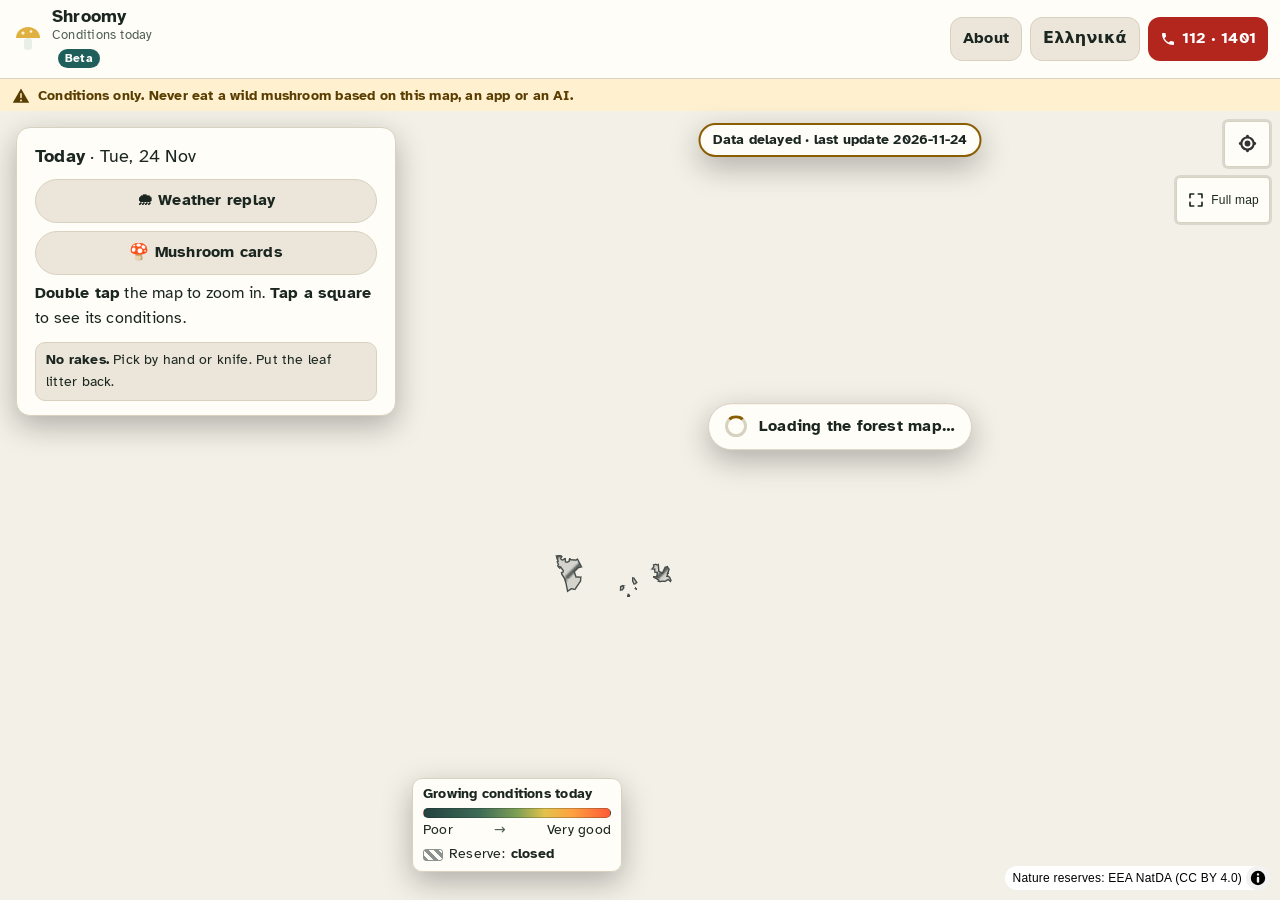
==== commit 458bed55: "Shroomy: daily update 2026-11-24" ====
--- a/index.html
+++ b/index.html
@@ -9,7 +9,7 @@
   <meta property="og:description" content="Today's growing conditions for wild mushrooms in Cyprus forests. Conditions only." />
   <title>Shroomy · mushroom growing conditions in Cyprus</title>
   <link rel="icon" href="data:image/svg+xml,%3Csvg xmlns='http://www.w3.org/2000/svg' viewBox='0 0 32 32'%3E%3Cpath d='M4 15c0-6 5-11 12-11s12 5 12 11z' fill='%23e0b040'/%3E%3Crect x='12' y='15' width='8' height='12' rx='3' fill='%23e9efe6'/%3E%3C/svg%3E" />
-  <script type="module" crossorigin src="./assets/main-D801K2Df.js"></script>
+  <script type="module" crossorigin src="./assets/main-C5_0bm8P.js"></script>
   <link rel="modulepreload" crossorigin href="./assets/lang-X8TyWDcL.js">
   <link rel="stylesheet" crossorigin href="./assets/lang-B2Am9eQz.css">
   <link rel="stylesheet" crossorigin href="./assets/main-DDSyw2Ic.css">
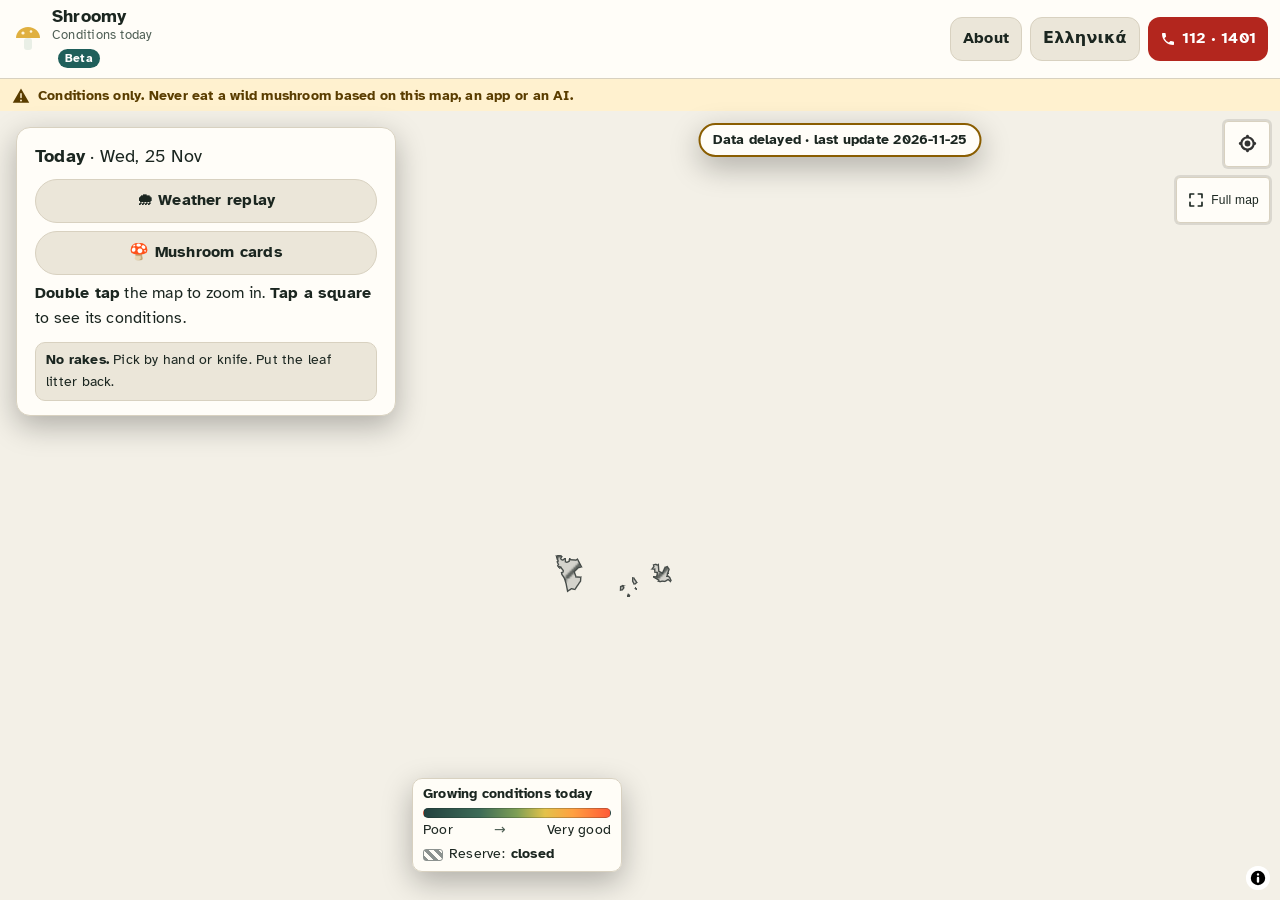
==== commit a1548aa9: "Shroomy: daily update 2026-11-25" ====
--- a/index.html
+++ b/index.html
@@ -9,7 +9,7 @@
   <meta property="og:description" content="Today's growing conditions for wild mushrooms in Cyprus forests. Conditions only." />
   <title>Shroomy · mushroom growing conditions in Cyprus</title>
   <link rel="icon" href="data:image/svg+xml,%3Csvg xmlns='http://www.w3.org/2000/svg' viewBox='0 0 32 32'%3E%3Cpath d='M4 15c0-6 5-11 12-11s12 5 12 11z' fill='%23e0b040'/%3E%3Crect x='12' y='15' width='8' height='12' rx='3' fill='%23e9efe6'/%3E%3C/svg%3E" />
-  <script type="module" crossorigin src="./assets/main-C5_0bm8P.js"></script>
+  <script type="module" crossorigin src="./assets/main-BE-AT1uH.js"></script>
   <link rel="modulepreload" crossorigin href="./assets/lang-X8TyWDcL.js">
   <link rel="stylesheet" crossorigin href="./assets/lang-B2Am9eQz.css">
   <link rel="stylesheet" crossorigin href="./assets/main-DDSyw2Ic.css">
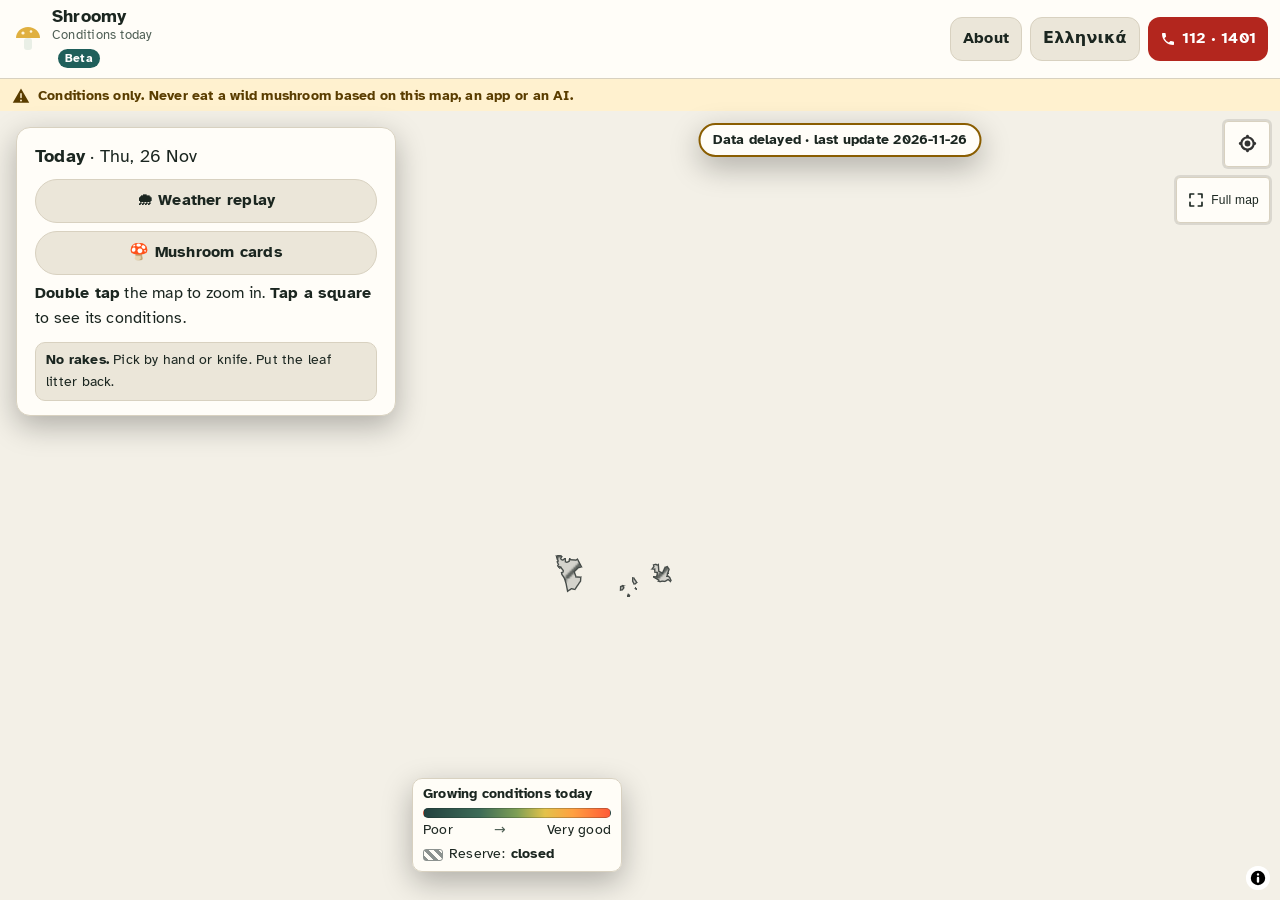
==== commit 48e50123: "Shroomy: daily update 2026-11-26" ====
--- a/index.html
+++ b/index.html
@@ -9,7 +9,7 @@
   <meta property="og:description" content="Today's growing conditions for wild mushrooms in Cyprus forests. Conditions only." />
   <title>Shroomy · mushroom growing conditions in Cyprus</title>
   <link rel="icon" href="data:image/svg+xml,%3Csvg xmlns='http://www.w3.org/2000/svg' viewBox='0 0 32 32'%3E%3Cpath d='M4 15c0-6 5-11 12-11s12 5 12 11z' fill='%23e0b040'/%3E%3Crect x='12' y='15' width='8' height='12' rx='3' fill='%23e9efe6'/%3E%3C/svg%3E" />
-  <script type="module" crossorigin src="./assets/main-BE-AT1uH.js"></script>
+  <script type="module" crossorigin src="./assets/main-Koi833bp.js"></script>
   <link rel="modulepreload" crossorigin href="./assets/lang-X8TyWDcL.js">
   <link rel="stylesheet" crossorigin href="./assets/lang-B2Am9eQz.css">
   <link rel="stylesheet" crossorigin href="./assets/main-DDSyw2Ic.css">
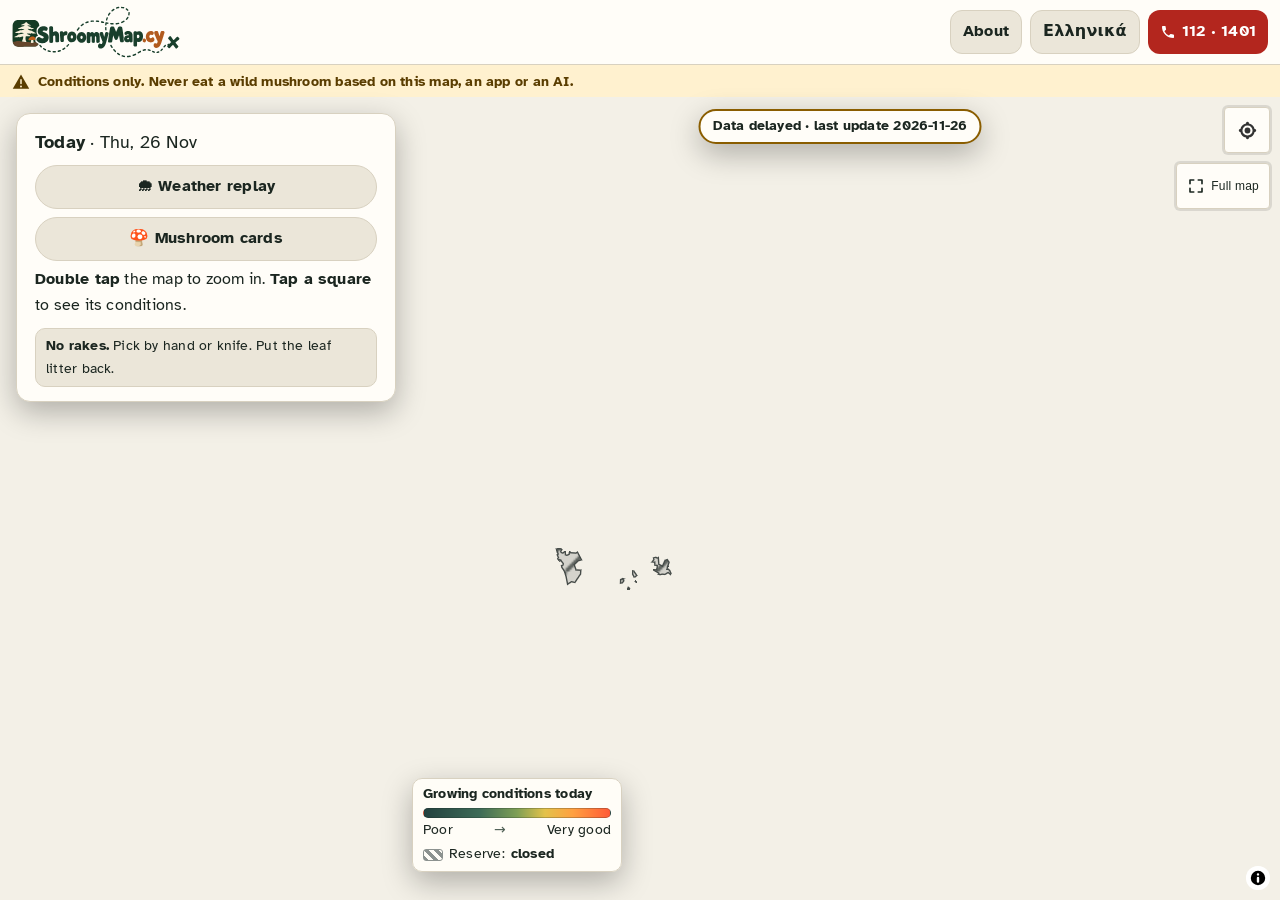
==== commit c3a97513: "Shroomy: daily update 2026-11-26" ====
--- a/index.html
+++ b/index.html
@@ -5,28 +5,29 @@
   <meta name="viewport" content="width=device-width, initial-scale=1, viewport-fit=cover" />
   <meta name="theme-color" content="#14211b" />
   <meta name="description" content="Today's growing conditions for wild mushrooms in Cyprus forests. Conditions only. Never eat a wild mushroom based on this map, an app or an AI." />
-  <meta property="og:title" content="Shroomy" />
+  <meta property="og:title" content="ShroomyMap" />
+  <meta property="og:site_name" content="ShroomyMap" />
   <meta property="og:description" content="Today's growing conditions for wild mushrooms in Cyprus forests. Conditions only." />
-  <title>Shroomy · mushroom growing conditions in Cyprus</title>
-  <link rel="icon" href="data:image/svg+xml,%3Csvg xmlns='http://www.w3.org/2000/svg' viewBox='0 0 32 32'%3E%3Cpath d='M4 15c0-6 5-11 12-11s12 5 12 11z' fill='%23e0b040'/%3E%3Crect x='12' y='15' width='8' height='12' rx='3' fill='%23e9efe6'/%3E%3C/svg%3E" />
-  <script type="module" crossorigin src="./assets/main-Koi833bp.js"></script>
-  <link rel="modulepreload" crossorigin href="./assets/lang-X8TyWDcL.js">
-  <link rel="stylesheet" crossorigin href="./assets/lang-B2Am9eQz.css">
+  <title>ShroomyMap · mushroom growing conditions in Cyprus</title>
+  <meta property="og:image" content="https://realexis.github.io/shroomy/brand/social.png" />
+  <meta property="og:image:width" content="1200" />
+  <meta property="og:image:height" content="630" />
+  <meta name="twitter:card" content="summary_large_image" />
+  <link rel="icon" href="brand/icon.svg" type="image/svg+xml" />
+  <link rel="icon" href="brand/icon-32.png" sizes="32x32" type="image/png" />
+  <link rel="apple-touch-icon" href="brand/apple-touch-icon.png" />
+  <link rel="manifest" href="site.webmanifest" />
+  <script type="module" crossorigin src="./assets/main-MO9wSCpH.js"></script>
+  <link rel="modulepreload" crossorigin href="./assets/lang-Bu5yqur3.js">
+  <link rel="stylesheet" crossorigin href="./assets/lang-KYAJsBeA.css">
   <link rel="stylesheet" crossorigin href="./assets/main-DDSyw2Ic.css">
 </head>
 <body>
   <div class="app">
     <header class="topbar">
-      <a class="brand" href="./" aria-label="Shroomy, home" data-tip="Reload the map.">
-        <svg width="32" height="32" viewBox="0 0 32 32" aria-hidden="true">
-          <path d="M4 15c0-6 5-11 12-11s12 5 12 11z" fill="#e0b040" />
-          <circle cx="11" cy="10" r="1.6" fill="#fff6dc" /><circle cx="19" cy="8.5" r="1.3" fill="#fff6dc" />
-          <rect x="12" y="15" width="8" height="12" rx="3" fill="#e9efe6" />
-        </svg>
-        <span class="brand-text">
-          <span class="brand-name">Shroomy</span>
-          <span class="brand-sub">Conditions today</span>
-        </span>
+      <a class="brand" href="./" aria-label="ShroomyMap, home" data-tip="Reload the map.">
+        <span class="brand-logo" aria-hidden="true"></span>
+        <span class="brand-text"></span>
       </a>
       <a class="about-link" href="about.html" data-tip="What this map shows, where the data comes from, and its limits.">About</a>
       <button class="sos" type="button" data-emergency aria-haspopup="dialog" aria-label="Poisoning emergency: 112 and 1401"
--- a/assets/lang-KYAJsBeA.css
+++ b/assets/lang-KYAJsBeA.css
@@ -0,0 +1 @@
+@font-face{font-family:Atkinson Hyperlegible;font-style:normal;font-display:swap;font-weight:400;src:url(./atkinson-hyperlegible-latin-ext-400-normal-DRk46D-x.woff2)format("woff2"),url(./atkinson-hyperlegible-latin-ext-400-normal-Bbz-b3yf.woff)format("woff");unicode-range:U+100-2BA,U+2BD-2C5,U+2C7-2CC,U+2CE-2D7,U+2DD-2FF,U+304,U+308,U+329,U+1D00-1DBF,U+1E00-1E9F,U+1EF2-1EFF,U+2020,U+20A0-20AB,U+20AD-20C0,U+2113,U+2C60-2C7F,U+A720-A7FF}@font-face{font-family:Atkinson Hyperlegible;font-style:normal;font-display:swap;font-weight:400;src:url(./atkinson-hyperlegible-latin-400-normal-BrHNak5F.woff2)format("woff2"),url(./atkinson-hyperlegible-latin-400-normal-BbWidj28.woff)format("woff");unicode-range:U+??,U+131,U+152-153,U+2BB-2BC,U+2C6,U+2DA,U+2DC,U+304,U+308,U+329,U+2000-206F,U+20AC,U+2122,U+2191,U+2193,U+2212,U+2215,U+FEFF,U+FFFD}@font-face{font-family:Atkinson Hyperlegible;font-style:normal;font-display:swap;font-weight:700;src:url(./atkinson-hyperlegible-latin-ext-700-normal-BoVPHkS0.woff2)format("woff2"),url(./atkinson-hyperlegible-latin-ext-700-normal-CKkU2Dpt.woff)format("woff");unicode-range:U+100-2BA,U+2BD-2C5,U+2C7-2CC,U+2CE-2D7,U+2DD-2FF,U+304,U+308,U+329,U+1D00-1DBF,U+1E00-1E9F,U+1EF2-1EFF,U+2020,U+20A0-20AB,U+20AD-20C0,U+2113,U+2C60-2C7F,U+A720-A7FF}@font-face{font-family:Atkinson Hyperlegible;font-style:normal;font-display:swap;font-weight:700;src:url(./atkinson-hyperlegible-latin-700-normal-GZI4o3u0.woff2)format("woff2"),url(./atkinson-hyperlegible-latin-700-normal-BK6Glc0m.woff)format("woff");unicode-range:U+??,U+131,U+152-153,U+2BB-2BC,U+2C6,U+2DA,U+2DC,U+304,U+308,U+329,U+2000-206F,U+20AC,U+2122,U+2191,U+2193,U+2212,U+2215,U+FEFF,U+FFFD}@font-face{font-family:Plain Digits;font-weight:400;unicode-range:U+30-39;src:local(Helvetica Neue),local(HelveticaNeue),local(Arial),local(ArialMT),local(Roboto),local(Roboto-Regular),local(Segoe UI),local(SegoeUI)}@font-face{font-family:Plain Digits;font-weight:700;unicode-range:U+30-39;src:local(Helvetica Neue Bold),local(HelveticaNeue-Bold),local(Arial Bold),local(Arial-BoldMT),local(Roboto Bold),local(Roboto-Bold),local(Segoe UI Bold),local(SegoeUI-Bold)}:root{--font:"Plain Digits", "Atkinson Hyperlegible", system-ui, -apple-system, "Segoe UI", sans-serif;--fs-0:.875rem;--fs-1:1rem;--fs-2:1.125rem;--fs-3:1.375rem;--fs-4:1.75rem;--lh:1.6;--track:.012em;--radius:14px;--radius-s:10px;--gap:12px;--tap:48px;--shadow:0 10px 30px #00000047;--bg:#f3f0e7;--surface:#fffdf8;--surface-2:#ebe6d9;--line:#d8d1c0;--ink:#1b2620;--ink-soft:#4f5f55;--accent:#8a5d00;--accent-ink:#fff;--safety-bg:#fff1cf;--safety-ink:#5a3d00;--sos-bg:#b3261e;--sos-ink:#fff;--closed:#8c928f;--focus:#1c6dd0}:root[data-theme=dark]{--bg:#0c1612;--surface:#14211b;--surface-2:#1d2d25;--line:#2c3d34;--ink:#e9efe6;--ink-soft:#a9b8ad;--accent:#e0b040;--accent-ink:#1a1405;--safety-bg:#3a2f12;--safety-ink:#f6dfa6;--sos-bg:#e5483b;--sos-ink:#fff;--closed:#8c928f;--focus:#8cc4ff;--shadow:0 10px 30px #00000080}@media (prefers-color-scheme:dark){:root:not([data-theme=light]){--bg:#0c1612;--surface:#14211b;--surface-2:#1d2d25;--line:#2c3d34;--ink:#e9efe6;--ink-soft:#a9b8ad;--accent:#e0b040;--accent-ink:#1a1405;--safety-bg:#3a2f12;--safety-ink:#f6dfa6;--sos-bg:#e5483b;--sos-ink:#fff;--focus:#8cc4ff;--shadow:0 10px 30px #00000080}}*{box-sizing:border-box}html,body{height:100%;margin:0}body{background:var(--bg);color:var(--ink);font-family:var(--font);font-size:var(--fs-2);line-height:var(--lh);letter-spacing:var(--track);text-align:left;-webkit-font-smoothing:antialiased}button{font:inherit;color:inherit;letter-spacing:inherit}:focus-visible{outline:3px solid var(--focus);outline-offset:2px;border-radius:6px}a{color:var(--accent)}.muted{color:var(--ink-soft)}.small{font-size:var(--fs-0)!important}.app{grid-template-rows:auto auto 1fr;grid-template-columns:minmax(0,1fr);height:100dvh;display:grid;overflow:hidden}.topbar{background:var(--surface);border-bottom:1px solid var(--line);align-items:center;gap:8px;min-height:56px;padding:6px 12px;display:flex}.brand{min-width:0;color:inherit;flex:1;align-items:center;gap:8px;text-decoration:none;display:flex}.brand-logo{aspect-ratio:1120/346;background:url(./logo-light-DqqwnP7_.svg) 0/contain no-repeat;flex:0 auto;min-width:0;height:52px;display:block}:root[data-theme=dark] .brand-logo{background-image:url(./logo-dark-IXxK3Hbo.svg)}@media (prefers-color-scheme:dark){:root:not([data-theme=light]) .brand-logo{background-image:url(./logo-dark-IXxK3Hbo.svg)}}.brand-text{min-width:0;overflow:hidden}.brand-sub{white-space:nowrap;text-overflow:ellipsis;color:var(--ink-soft);font-size:.8rem;line-height:1.2;display:block;overflow:hidden}.about-link{border:1px solid var(--line);background:var(--surface-2);min-height:44px;color:var(--ink);font-size:var(--fs-1);border-radius:12px;flex:none;align-items:center;padding:0 12px;font-weight:700;text-decoration:none;display:inline-flex}.sos{cursor:pointer;background:var(--sos-bg);height:44px;color:var(--sos-ink);font-weight:700;font-size:var(--fs-1);white-space:nowrap;border:0;border-radius:12px;flex:none;align-items:center;gap:6px;padding:0 12px;display:inline-flex}.safety{background:var(--safety-bg);color:var(--safety-ink);align-items:flex-start;gap:8px;padding:6px 12px;font-size:.9rem;font-weight:700;line-height:1.4;display:flex}.safety svg{flex:none;margin-top:2px}.safety a{color:inherit}.ver-badge{color:#fff;vertical-align:middle;white-space:nowrap;background:#1f5f5b;border-radius:999px;margin-left:6px;padding:0 7px;font-size:.72rem;font-weight:700;line-height:1.6;display:inline-block}.stage{min-height:0;position:relative}#map{position:absolute;inset:0}.maplibregl-ctrl-group{border:1px solid var(--line);background:var(--surface)!important}.maplibregl-ctrl-group button{width:44px!important;height:44px!important}:root[data-theme=dark] .maplibregl-ctrl-icon{filter:invert()}.maplibregl-ctrl-attrib{font-size:12px}.map-legend{z-index:2;background:color-mix(in srgb, var(--surface) 94%, transparent);border:1px solid var(--line);border-radius:var(--radius-s);width:176px;box-shadow:var(--shadow);font-size:var(--fs-0);cursor:help;padding:6px 10px 7px;line-height:1.35;position:absolute;top:8px;left:8px}.ml-title{margin-bottom:4px;font-weight:700}.ml-bar{border:1px solid color-mix(in srgb, var(--ink) 25%, transparent);border-radius:6px;height:10px}.ml-scale{justify-content:space-between;gap:6px;margin-top:3px;display:flex}.ml-scale span:nth-child(2){color:var(--ink-soft)}.ml-closed{align-items:center;gap:6px;margin-top:5px;display:flex}.swatch-closed{border:1.5px solid var(--closed);background:repeating-linear-gradient(45deg, var(--closed) 0 3px, transparent 3px 7px);border-radius:3px;flex:none;width:20px;height:12px}.delayed{z-index:3;left:50%;bottom:calc(var(--sheet-h,140px) + 8px);background:var(--surface);border:2px solid var(--accent);box-shadow:var(--shadow);font-size:var(--fs-0);white-space:nowrap;border-radius:999px;padding:4px 12px;font-weight:700;position:absolute;transform:translate(-50%)}.pick-pin{pointer-events:none;border:3px solid var(--ink);background:color-mix(in srgb, var(--accent) 70%, transparent);width:22px;height:22px;box-shadow:0 0 0 3px var(--bg), var(--shadow);border-radius:50%}.loading{z-index:5;background:var(--surface);border:1px solid var(--line);width:max-content;max-width:calc(100vw - 32px);box-shadow:var(--shadow);font-size:var(--fs-1);border-radius:999px;align-items:center;gap:12px;padding:10px 16px;font-weight:700;transition:opacity .35s;display:flex;position:absolute;top:40%;left:50%;transform:translate(-50%,-50%)}.loading.done{opacity:0}.loading.failed{border:2px solid var(--sos-bg);border-radius:16px}.loading.failed .spinner,.loading[hidden]{display:none}.spinner{border:3px solid var(--line);border-top-color:var(--accent);border-radius:50%;flex:none;width:22px;height:22px;animation:.9s linear infinite spin}@keyframes spin{to{transform:rotate(360deg)}}@media (prefers-reduced-motion:reduce){.spinner{animation-duration:2.5s}.loading{transition:none}}@media (width<=899px){.maplibregl-ctrl-bottom-right,.maplibregl-ctrl-bottom-left{bottom:min(var(--sheet-h,140px), 60vh);z-index:3}}.sheet{z-index:4;background:var(--surface);border-top:1px solid var(--line);max-height:62%;box-shadow:var(--shadow);padding:10px 16px calc(12px + env(safe-area-inset-bottom));border-radius:18px 18px 0 0;position:absolute;bottom:0;left:0;right:0;overflow-y:auto}.sheet p{font-size:var(--fs-1);margin:6px 0 0}.panel-h{font-size:var(--fs-1);margin:4px 0 6px}.start-row{justify-content:space-between;align-items:center;gap:10px;display:flex}.start-row .today{font-size:var(--fs-2);margin:0}.chip-btn,.back-btn{border:1px solid var(--line);cursor:pointer;background:var(--surface-2);min-height:44px;color:var(--ink);font-size:var(--fs-1);white-space:nowrap;border-radius:999px;padding:0 14px;font-weight:700}.back-btn{text-align:left;border-radius:12px;align-items:center;gap:10px;width:100%;display:flex}.back-arrow{color:var(--accent);margin-top:-.12em;font-size:1.7em;font-weight:700;line-height:1}.chip-btn:hover,.back-btn:hover{border-color:var(--accent)}.hint{color:var(--ink)}.no-rakes{background:var(--surface-2);border:1px solid var(--line);cursor:help;border-radius:10px;padding:6px 10px;font-size:var(--fs-0)!important;margin-top:10px!important}.primary-btn{cursor:pointer;background:var(--accent);min-height:44px;color:var(--accent-ink);font-weight:700;font-size:var(--fs-1);border:0;border-radius:12px;padding:0 16px}@media (width>=900px){.sheet{border-radius:var(--radius);border:1px solid var(--line);width:380px;max-height:calc(100% - 32px);padding:14px 18px;inset:16px auto auto 16px}.map-legend{width:210px;top:auto;bottom:28px;left:412px}.delayed{top:12px;bottom:auto;left:calc(50% + 200px)}.loading{left:calc(50% + 200px)}}.card-bar{justify-content:space-between;align-items:center;gap:8px;margin:-2px 0 6px;display:flex}.card-x{border:1px solid var(--line);background:var(--surface-2);cursor:pointer;border-radius:10px;min-width:44px;min-height:44px;font-size:1.15rem;line-height:1}.card-x:hover{border-color:var(--accent)}.rating{text-align:left;cursor:pointer;border:1px solid var(--line);background:var(--surface-2);border-radius:14px;align-items:center;gap:12px;width:100%;padding:10px 12px;display:flex}.rating:hover{border-color:var(--accent)}.rating-swatch{width:18px;height:40px;box-shadow:0 0 0 1.5px color-mix(in srgb, var(--ink) 30%, transparent);border-radius:6px;flex:none}.rating-text{flex:1;min-width:0;display:grid}.rating-word{font-size:var(--fs-4);font-weight:700;line-height:1.15}.rating-sub{font-size:var(--fs-0);color:var(--ink-soft)}.rating-more{color:var(--ink-soft);flex:none;font-size:1.1rem}.rating-none{font-size:var(--fs-3)!important}.why{border:1px solid var(--line);border-radius:12px;margin-top:8px;padding:8px 12px 10px}.why[hidden]{display:none}.why-list{gap:8px;margin:8px 0 0;padding:0;list-style:none;display:grid}.why-top{font-size:var(--fs-0);justify-content:space-between;gap:8px;display:flex}.why-bar{background:var(--surface);border:1px solid var(--line);border-radius:4px;height:8px;overflow:hidden}.why-bar i{border-radius:4px;height:100%;display:block}.why-val{font-size:var(--fs-0);color:var(--ink-soft)}.card-h{font-size:var(--fs-1);margin:14px 0 4px}.sp-list{font-size:var(--fs-1);gap:4px;margin:0;padding:0;list-style:none;display:grid}.sp-list i{font-weight:700}.facts{font-size:var(--fs-1);gap:4px;margin:12px 0 0;padding:0;list-style:none;display:grid}.maps-link{margin:12px 0 0}.maps-btns{grid-template-columns:minmax(0,1fr) minmax(0,1fr);align-items:stretch;gap:8px;display:grid}.maps-btn{border:1px solid var(--line);background:var(--surface-2);min-height:56px;color:var(--ink);font:inherit;font-size:var(--fs-1);text-align:center;cursor:pointer;border-radius:12px;justify-content:center;align-items:center;gap:8px;padding:4px 8px;font-weight:700;line-height:1.2;text-decoration:none;display:inline-flex}.maps-btn.primary{background:var(--accent);border-color:var(--accent);color:var(--accent-ink);flex-direction:column;gap:0}.maps-btn:hover{filter:brightness(1.06)}.maps-main{align-items:center;gap:8px;display:inline-flex}.maps-warn{opacity:.9;font-size:.78rem;font-weight:700}.maps-note{margin:6px 0 0!important}.maps-copy{border:1px solid var(--accent);background:var(--surface);width:100%;min-height:40px;color:var(--ink);font:inherit;font-size:var(--fs-0);border-radius:10px;margin-top:8px;padding:0 10px}@media (width<=340px){.maps-btns{grid-template-columns:1fr}}.clock{border:1px solid var(--line);background:var(--surface-2);border-radius:10px;padding:8px 10px;margin-top:12px!important}.clock.open{border-color:var(--accent)}.why-row,.facts li,.clock,.map-legend{cursor:help}.replay{margin-top:10px}.replay-row{font-size:var(--fs-1);align-items:center;gap:12px;display:flex}#replay-date{white-space:nowrap;text-overflow:ellipsis;flex:1;min-width:0;line-height:1.35;overflow:hidden}.replay-avg{display:block}.seg{background:var(--surface-2);border:1px solid var(--line);border-radius:14px;gap:4px;margin:2px 0 12px;padding:4px;display:flex}.seg button{min-width:0;min-height:44px;color:var(--ink);font:inherit;font-size:var(--fs-1);cursor:pointer;white-space:nowrap;background:0 0;border:0;border-radius:10px;flex:auto;padding:6px 4px;font-weight:600}.seg button[aria-pressed=true]{background:var(--accent);color:var(--accent-ink)}.seg button:focus-visible{outline:2px solid var(--focus);outline-offset:2px}.scrub{--at:0%;cursor:grab;touch-action:none;-webkit-user-select:none;user-select:none;-webkit-tap-highlight-color:transparent;border-radius:10px;margin-top:8px;padding:6px 0 2px;position:relative}.scrub.drag{cursor:grabbing}.scrub:focus-visible{outline:2px solid var(--focus);outline-offset:4px}.tl{pointer-events:none;align-items:flex-end;gap:2px;height:48px;display:flex}.tl i{opacity:.6;background:#4f97d1;border-radius:2px 2px 0 0;flex:1}.tl i.now{opacity:1;box-shadow:0 0 0 2px var(--ink)}.scrub-track{background:var(--line);pointer-events:none;border-radius:3px;height:6px;margin:16px 0 14px;position:relative}.scrub-fill{width:var(--at);background:var(--accent);border-radius:3px;position:absolute;inset:0 auto 0 0}.scrub-knob{top:50%;left:var(--at);background:var(--accent);border:3px solid var(--surface);border-radius:50%;width:26px;height:26px;margin:-13px 0 0 -13px;transition:transform .12s;position:absolute;box-shadow:0 1px 4px #00000073}.scrub.drag .scrub-knob{transform:scale(1.25)}.scrub:before{content:"";left:var(--at);background:var(--ink);opacity:.35;pointer-events:none;width:2px;height:64px;margin-left:-1px;position:absolute;top:6px}.scrub-ends{font-size:var(--fs-0,12px);color:var(--ink-soft);pointer-events:none;justify-content:space-between;display:flex}@media (prefers-reduced-motion:reduce){.scrub-knob{transition:none}}dialog.emergency{background:var(--surface);width:min(560px,100vw - 32px);max-height:calc(100dvh - 32px);color:var(--ink);box-shadow:var(--shadow);border:0;border-radius:18px;padding:0;overflow:auto}dialog.emergency::backdrop{background:#0009}.em-head{background:var(--sos-bg);color:var(--sos-ink);padding:16px 20px}.em-head h2{font-size:var(--fs-4);margin:0;line-height:1.2}.em-body{padding:16px 20px 20px}.call{background:var(--sos-bg);min-height:64px;color:var(--sos-ink);font-weight:700;font-size:var(--fs-3);border-radius:14px;justify-content:space-between;align-items:center;gap:12px;margin-bottom:10px;padding:10px 16px;text-decoration:none;display:flex}.call.secondary{background:var(--surface-2);color:var(--ink);border:2px solid var(--sos-bg)}.call small{font-size:var(--fs-1);font-weight:400;display:block}.em-body ul{margin:12px 0;padding-left:1.2em}.em-body li{margin:6px 0}.em-close{border:1px solid var(--line);background:var(--surface-2);cursor:pointer;border-radius:12px;width:100%;min-height:48px;margin-top:8px;font-weight:700}dialog.agree::backdrop{-webkit-backdrop-filter:blur(3px);backdrop-filter:blur(3px);background:#000000c7}.agree .em-head h2{align-items:center;gap:8px;display:flex}.agree .em-body{padding-bottom:0}.agree .em-body ul{margin:0 0 8px}.agree .em-body li{margin:6px 0}.agree-foot{background:var(--surface);padding:8px 0 14px;position:sticky;bottom:0}.agree-foot:before{content:"";background:linear-gradient(to bottom, transparent, var(--surface));pointer-events:none;height:18px;position:absolute;top:-18px;left:0;right:0}dialog.agree{max-height:calc(100dvh - 16px)}.agree .em-head{padding:14px 20px}.agree-numbers{font-size:var(--fs-0);text-align:center;background:var(--safety-bg);color:var(--safety-ink);border-radius:12px;margin:0 0 8px;padding:6px 12px;font-weight:700}.agree-numbers a{color:inherit}.agree-yes{cursor:pointer;background:var(--accent);width:100%;min-height:56px;color:var(--accent-ink);font:inherit;font-weight:700;font-size:var(--fs-2);border:0;border-radius:14px}.agree-note{font-size:var(--fs-0);color:var(--ink-soft);margin:10px 0 0}dialog.agree.short{width:min(420px,100vw - 24px)}dialog.agree.short::backdrop{-webkit-backdrop-filter:none;backdrop-filter:none;background:#0000008c}.agree.short .em-body{padding:18px 20px 16px}.agree-short-title{font-size:var(--fs-3);color:var(--safety-ink);align-items:center;gap:8px;margin:0 0 6px;line-height:1.2;display:flex}.agree-short-line{margin:0 0 14px}.agree.short .agree-yes{min-height:64px;font-size:var(--fs-3)}.agree-more{font:inherit;color:inherit;cursor:pointer;background:0 0;border:0;padding:0;text-decoration:underline}.agree-note a{color:inherit}@media (width<=899px){dialog.agree.short{margin-bottom:max(16px, env(safe-area-inset-bottom))}}.tip{z-index:1000;background:var(--ink);max-width:min(300px,100vw - 16px);color:var(--bg);font-size:var(--fs-1);box-shadow:var(--shadow);pointer-events:none;opacity:0;border-radius:10px;padding:8px 12px;font-weight:400;line-height:1.45;transition:opacity .12s;position:fixed}.tip.on{opacity:1}.tip[hidden]{display:none}.tip:after{content:"";left:var(--arrow-x,50%);border:6px solid #0000;border-bottom:0;border-top-color:var(--ink);position:absolute;bottom:-6px;transform:translate(-50%)}.tip.below:after{border:6px solid #0000;border-top:0;border-bottom-color:var(--ink);top:-6px;bottom:auto}[data-tip]{-webkit-touch-callout:none}@media (prefers-reduced-motion:reduce){.tip{transition:none}}.page{max-width:720px;margin:0 auto;padding:20px 16px 64px}.page h1{font-size:var(--fs-4);margin:8px 0 12px;line-height:1.25}.page h2{font-size:var(--fs-3);margin:28px 0 6px}.page p,.page li{max-width:64ch}.page li{margin:6px 0}.page .card{background:var(--surface);border:1px solid var(--line);border-radius:var(--radius);margin:10px 0;padding:12px 16px}.page .card p{margin:4px 0}.page .credits{font-size:var(--fs-1);padding-left:1.2em}.page .tag{font-size:var(--fs-0);color:var(--ink-soft)}.about-top{z-index:2;position:sticky;top:0}@media (width<=899px){.stage:has(.sheet[data-view=card]) .map-legend{display:none}}@media (width<=420px){.topbar{gap:6px;padding:6px 8px 6px 10px}.brand{gap:6px}.about-link{padding:0 10px;font-size:.95rem}.sos{gap:4px;padding:0 10px;font-size:.95rem}.sos svg{width:14px;height:14px}}.start-btns{flex-wrap:wrap;gap:8px;margin-top:8px;display:flex}.start-btns .chip-btn{flex:auto}.sp-open{text-align:left;cursor:pointer;border:1px solid var(--line);background:var(--surface-2);width:100%;min-height:48px;font-size:var(--fs-1);border-radius:12px;justify-content:space-between;align-items:center;gap:8px;padding:6px 12px;display:flex}.sp-open:hover{border-color:var(--accent)}.sp-open-go{color:var(--ink-soft);flex:none;font-size:1.4rem}.page details{margin:8px 0}.page summary{cursor:pointer;align-items:center;min-height:44px;font-weight:700;display:flex}.ml-note{color:var(--ink-soft);margin-top:3px}.card-bar{z-index:2;background:var(--surface);border-bottom:1px solid var(--line);margin:-10px -16px 6px;padding:8px 16px 6px;position:sticky;top:-10px}@media (width>=900px){.card-bar{margin:-14px -18px 8px;padding:10px 18px 8px;top:-14px}}.sp-list{gap:8px}.sp-open{justify-content:flex-start;gap:12px;min-height:64px;padding:6px 10px 6px 6px}.sp-thumb{object-fit:cover;background:var(--line);border-radius:10px;flex:none;width:52px;height:52px}.sp-name{flex:1;min-width:0;line-height:1.3;display:grid}.sp-name i{font-weight:700;font-size:var(--fs-1)}.sp-common{font-size:var(--fs-0);color:var(--ink-soft)}@media (width<=420px){.brand{gap:6px}.topbar{gap:4px;padding:6px}.app .brand-logo{width:100%;max-width:190px;height:auto;margin-block:-10px}.app .brand{gap:0}.brand-logo{width:100%;max-width:150px;height:auto}.app .brand-sub{display:none}.app .ver-badge{margin-left:0}.about-link,.sos{padding:0 10px}.map-legend{width:156px;padding:5px 8px 6px}}:lang(el) .start-btns .chip-btn{white-space:normal;flex:1 1 0;padding:4px 10px;line-height:1.2}@media (width<=899px){:lang(el) .map-legend{width:218px}:lang(el) .ml-closed{white-space:nowrap;font-size:13px}:root.full-map:lang(el) .map-legend{width:176px}}@media (width<=480px){:lang(el) .replay-avg{font-size:var(--fs-0)}:lang(el) .safety{font-size:.8rem}}:lang(el) .sp-name{font-weight:700;font-size:var(--fs-1)}:lang(el) .sp-name .sp-common{font-weight:400}:lang(el) .sp-name .sp-common i{font-weight:400;font-size:inherit}.lang-link{text-decoration:none}.lang-short{display:none}@media (width<=899px){.lang-long{display:none}.lang-short{display:inline}:is(.topbar:has(.lang-link) .about-link,.topbar:has(.lang-link) .sos){padding:0 8px}}.sc{--toxic:#a8580a}:root[data-theme=dark] .sc{--toxic:#f0a24f}@media (prefers-color-scheme:dark){:root:not([data-theme=light]) .sc{--toxic:#f0a24f}}dialog.species-dlg.sc{background:var(--bg);width:min(720px,100vw - 24px);max-width:none;height:min(900px,100dvh - 24px);max-height:none;color:var(--ink);box-shadow:var(--shadow);border:0;border-radius:20px;padding:0;overflow:hidden}dialog.species-dlg.sc[open]{display:block}dialog.species-dlg.sc::backdrop{background:#0009}@media (width<=899px){dialog.species-dlg.sc{border-radius:0;width:100vw;height:100dvh;margin:0}}.sc .ic{flex:none;display:block}.sc-main{flex-direction:column;height:100%;min-height:0;display:flex}.sc-soft{color:var(--ink-soft)}.sc-head{background:var(--surface);border-bottom:1px solid var(--line);align-items:center;gap:8px;padding:8px 12px;display:flex}.sc-title{min-width:0;font-size:var(--fs-2);overflow-wrap:anywhere;flex:1;margin:0;line-height:1.2}.sc-title span{font-size:var(--fs-0);color:var(--ink-soft);font-weight:400;display:block}.sc-round{width:var(--tap);height:var(--tap);border:1px solid var(--line);background:var(--surface-2);color:var(--ink);cursor:pointer;border-radius:50%;flex:none;place-items:center;padding:0;display:inline-grid}.sc-safety{background:var(--safety-bg);color:var(--safety-ink);font-weight:700;font-size:var(--fs-0);align-items:flex-start;gap:8px;padding:8px 14px;line-height:1.4;display:flex}.sc-safety svg{flex:none;width:18px;height:18px;margin-top:1px}.sc-body{overscroll-behavior:contain;flex:1;min-height:0;overflow-y:auto}.sc-page{max-width:680px;font-size:var(--fs-1);margin:0 auto;padding:16px 16px 32px}.sc-h{font-size:var(--fs-3);align-items:center;gap:8px;margin:26px 0 10px;line-height:1.25;display:flex}.sc-h .ic{color:var(--accent)}.sc-h.danger{color:var(--sos-bg);margin-top:0}.sc-h.danger svg{flex:none;width:24px;height:24px}.sc-danger-btn{text-align:left;cursor:pointer;border:2px solid var(--sos-bg);background:var(--surface);width:100%;color:var(--ink);border-radius:16px;align-items:center;gap:12px;padding:10px 12px;display:flex}.sc-danger-ph{flex:none;display:flex}.sc-danger-ph img{object-fit:cover;border:3px solid var(--surface);background:var(--line);border-radius:50%;width:48px;height:48px;margin-left:-14px}.sc-danger-ph img:first-child{margin-left:0}.sc-danger-text{min-width:0;color:var(--ink-soft);flex:1;gap:2px;display:grid}.sc-danger-text b{color:var(--sos-bg);font-size:var(--fs-2);align-items:center;gap:6px;line-height:1.25;display:flex}.sc-danger-text b svg{flex:none;width:18px;height:18px}.sc-list{gap:10px;margin:0;padding:0;list-style:none;display:grid}.sc-row{text-align:left;cursor:pointer;border:1px solid var(--line);background:var(--surface);width:100%;color:var(--ink);border-radius:16px;align-items:center;gap:14px;padding:8px 12px 8px 8px;display:flex}.sc-row.on{border:2px solid var(--accent)}.sc-row img{object-fit:cover;background:var(--line);border-radius:12px;flex:none;width:84px;height:84px}.sc-list.off .sc-row img{filter:saturate(.4)}.sc-row-text{flex:1;gap:2px;min-width:0;line-height:1.3;display:grid}.sc-row-text b{font-size:var(--fs-2)}.sc-row>.ic{color:var(--ink-soft)}.sc-chip{font-size:var(--fs-0);background:var(--surface-2);color:var(--ink-soft);border-radius:999px;justify-self:start;align-items:center;gap:4px;margin-top:4px;padding:2px 10px;font-weight:700;display:inline-flex}.sc-chip.on{background:var(--accent);color:var(--accent-ink)}.sc-danger{border:2px solid var(--sos-bg);background:var(--surface);border-radius:18px;padding:16px}.sc-danger>p{margin:0 0 12px}.sc-sign-h{margin:0 0 6px!important}.sc-signs{gap:8px;margin:0 0 14px;padding:0;list-style:none;display:grid}.sc-signs li{background:var(--safety-bg);color:var(--safety-ink);border-radius:12px;padding:10px 12px;font-weight:700;line-height:1.45}.sc-sign{background:var(--safety-bg);color:var(--safety-ink);border-radius:12px;padding:10px 12px}.sc-lk{gap:8px;margin:0;padding:0;list-style:none;display:grid}@media (width>=640px){.sc-lk{grid-template-columns:1fr 1fr}}.sc-lk-row{text-align:left;cursor:zoom-in;border:1px solid color-mix(in srgb, var(--toxic) 50%, transparent);background:var(--bg);width:100%;height:100%;color:var(--ink);border-radius:12px;align-items:flex-start;gap:10px;padding:6px;display:flex}.sc-lk-row.deadly{border-color:var(--sos-bg)}.sc-lk-row img,.sc-noimg{object-fit:cover;background:var(--line);border-radius:8px;flex:none;width:64px;height:64px}.sc-lk-text{min-width:0;font-size:var(--fs-0);gap:1px;line-height:1.35;display:grid}.sc-lk-text b{font-size:var(--fs-1)}.sc-lk-note{margin-top:2px}.sc-sev{width:fit-content;font-size:var(--fs-0);background:var(--toxic);color:#fff;vertical-align:middle;border-radius:999px;align-items:center;gap:4px;padding:1px 8px 1px 6px;font-weight:700;display:inline-flex}.sc-sev.deadly{background:var(--sos-bg)}.sc-sev svg{width:14px;height:14px}:root[data-theme=dark] .sc-sev.toxic{color:#1a1405}@media (prefers-color-scheme:dark){:root:not([data-theme=light]) .sc-sev.toxic{color:#1a1405}}.sc-car-wrap{position:relative}.sc-car{scroll-snap-type:x mandatory;scrollbar-width:none;border-radius:16px;margin:0;padding:0;list-style:none;display:flex;overflow-x:auto}.sc-car::-webkit-scrollbar{display:none}.sc-car li{scroll-snap-align:start;flex:0 0 100%}.sc-photo{background:var(--line);cursor:zoom-in;aspect-ratio:4/3;border:0;width:100%;padding:0;display:block;position:relative}.sc-photo img{object-fit:cover;width:100%;height:100%;display:block}.sc-cc{color:#f3f0e7;background:#0c1612b3;border-radius:50%;place-items:center;width:26px;height:26px;font-size:15px;font-weight:700;line-height:1;display:grid;position:absolute;bottom:8px;right:8px}.sc-dots{background:#0c16128c;border-radius:999px;gap:6px;padding:5px 8px;display:flex;position:absolute;bottom:10px;left:50%;transform:translate(-50%)}.sc-dots i{background:#f3f0e773;border-radius:50%;width:8px;height:8px}.sc-dots i.on{background:#f3f0e7}.sc-name{font-size:var(--fs-4);margin:14px 0 0;line-height:1.15}.sc-sub{color:var(--ink-soft);margin:4px 0 0}.sc-sub b{color:var(--ink)}.sc-q{border:1px solid var(--line);cursor:help;vertical-align:2px;border-radius:50%;place-items:center;width:22px;height:22px;margin-left:6px;font-size:13px;font-weight:700;display:inline-grid}.sc-look{border:1px solid var(--line);background:var(--surface);border-radius:14px;gap:0;margin:0;display:grid;overflow:hidden}.sc-look div{border-top:1px solid var(--line);grid-template-columns:7.5em 1fr;gap:12px;padding:10px 14px;display:grid}.sc-look div:first-child{border-top:0}.sc-look dt{font-weight:700}.sc-look dd{margin:0;line-height:1.5}@media (width<=420px){.sc-look div{grid-template-columns:1fr;gap:0}}.sc-where{gap:6px;margin:0;padding-left:1.2em;line-height:1.5;display:grid}.sc-months{grid-template-columns:repeat(12,1fr);gap:3px;display:grid}.sc-months span{height:40px;font-weight:700;font-size:var(--fs-0);background:var(--surface-2);color:var(--ink-soft);border-radius:8px;place-items:center;display:grid;position:relative}.sc-months span.on{background:var(--accent);color:var(--accent-ink)}.sc-months span.now{outline:3px solid var(--ink);outline-offset:1px}.sc-when{align-items:flex-start;gap:8px;margin:12px 0 0;display:flex}.sc-when.on .ic{color:var(--accent);margin-top:2px}.sc-more{width:100%;min-height:var(--tap);border:1px solid var(--line);color:var(--ink-soft);cursor:pointer;font-size:var(--fs-0);background:0 0;border-radius:14px;justify-content:center;align-items:center;gap:8px;margin-top:28px;display:inline-flex}.sc-layer{z-index:5;background:var(--surface);flex-direction:column;display:flex;position:absolute;inset:0;overflow-y:auto}.sc-layer[hidden]{display:none}.sc-layer-head{z-index:1;background:var(--surface);border-bottom:1px solid var(--line);align-items:center;gap:10px;padding:8px 12px 8px 16px;display:flex;position:sticky;top:0}.sc-layer-head h2{font-size:var(--fs-2);flex:1;margin:0;line-height:1.3}.sc-layer-head h2 .sc-soft{font-size:var(--fs-0);font-weight:400;display:block}.sc-viewer{color:#f3f0e7;background:#0b120f;flex-direction:column;min-height:100%;display:flex}.sc-viewer .sc-layer-head{background:#0b120f;border-color:#26342d}.sc-viewer .sc-soft{color:#cfd8d1}.sc-viewer .sc-round{color:#f3f0e7;background:#1d2d25;border-color:#2c3d34}.sc-viewer-ph{flex:1;place-items:center;min-height:240px;padding:8px;display:grid;position:relative}.sc-viewer-ph img{object-fit:contain;border-radius:8px;max-width:100%;max-height:calc(100dvh - 240px);display:block}.sc-prev,.sc-next{position:absolute;top:50%;transform:translateY(-50%)}.sc-prev{left:10px}.sc-next{right:10px}.sc-viewer-note{margin:0;padding:4px 16px 0;font-weight:700}.sc-credit{padding:10px 16px calc(16px + env(safe-area-inset-bottom));font-size:var(--fs-0);color:#cfd8d1;gap:4px;margin:0;display:grid}.sc-credit a{color:#e0b040;align-items:center;min-height:32px;font-weight:700;display:inline-flex}.sc-info{max-width:680px;font-size:var(--fs-1);padding:4px 16px 24px}.sc-info h3{font-size:var(--fs-2);margin:20px 0 6px}.sc-info p{margin:6px 0}.sc-credits{gap:8px;margin:8px 0;padding:0;list-style:none;display:grid}.sc-credits li{font-size:var(--fs-0);align-items:center;gap:10px;line-height:1.35;display:flex}.sc-credits img{object-fit:cover;background:var(--line);border-radius:8px;flex:none;width:52px;height:52px}.sc-credits a{color:var(--ink-soft)}.sc-fold{border:1px solid var(--line);border-radius:12px;margin:12px 0;padding:0 12px}.sc-fold summary{min-height:var(--tap);cursor:pointer;color:var(--accent);align-items:center;font-weight:700;display:flex}.sc-links{margin:6px 0;padding-left:1.2em}.sc-links li{margin:4px 0}.sc-info .rec-chart{grid-template-columns:repeat(12,1fr);align-items:end;gap:3px;max-width:420px;height:64px;margin:8px 0 2px;display:grid}.sc-info .rec-m{color:var(--ink-soft);justify-items:center;gap:2px;font-size:.75rem;display:grid}.sc-info .rec-m i{background:var(--accent);border-radius:3px 3px 0 0;width:100%;max-width:22px;display:block}.sc-info .rec-m.in span{color:var(--ink);font-weight:700;text-decoration:underline}@media (prefers-reduced-motion:reduce){.sc-car{scroll-behavior:auto}}.sc-jump{min-height:var(--tap);border:2px solid var(--sos-bg);color:var(--sos-bg);border-radius:12px;align-items:center;gap:8px;margin:0 0 12px;padding:8px 12px;font-weight:700;text-decoration:none;display:flex}.sc-jump svg{flex:none;width:20px;height:20px}.sc-me{margin-top:0}.sc-danger{margin-top:26px;scroll-margin-top:12px}.sc-h.danger:focus{outline:none}.sc-page>.sc-danger:first-child{margin-top:0}.sc-unchecked{background:var(--safety-bg);color:var(--safety-ink);font-size:var(--fs-0);border-radius:10px;align-items:flex-start;gap:8px;margin:0 0 8px;padding:6px 10px;display:flex}.sc-unchecked svg{flex:none;margin-top:2px}.sc-safety a{color:inherit}.sc-me .sc-jump{margin:14px 0 0}
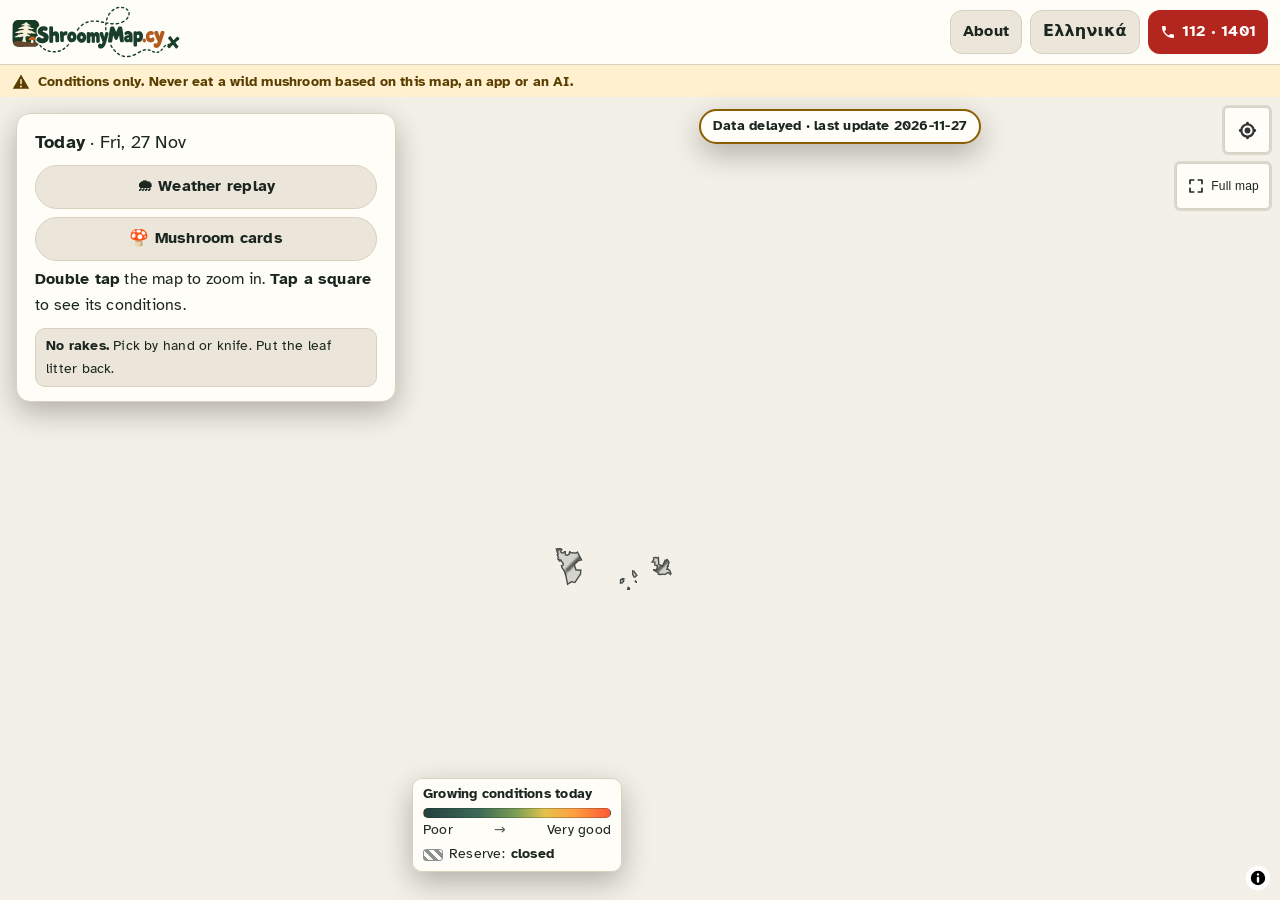
==== commit b359a5e6: "Shroomy: daily update 2026-11-27" ====
--- a/index.html
+++ b/index.html
@@ -9,7 +9,7 @@
   <meta property="og:site_name" content="ShroomyMap" />
   <meta property="og:description" content="Today's growing conditions for wild mushrooms in Cyprus forests. Conditions only." />
   <title>ShroomyMap · mushroom growing conditions in Cyprus</title>
-  <meta property="og:image" content="https://realexis.github.io/shroomy/brand/social.png" />
+  <meta property="og:image" content="https://shroomymap.cy/brand/social.png" />
   <meta property="og:image:width" content="1200" />
   <meta property="og:image:height" content="630" />
   <meta name="twitter:card" content="summary_large_image" />
@@ -17,7 +17,7 @@
   <link rel="icon" href="brand/icon-32.png" sizes="32x32" type="image/png" />
   <link rel="apple-touch-icon" href="brand/apple-touch-icon.png" />
   <link rel="manifest" href="site.webmanifest" />
-  <script type="module" crossorigin src="./assets/main-MO9wSCpH.js"></script>
+  <script type="module" crossorigin src="./assets/main-BljZ_G7E.js"></script>
   <link rel="modulepreload" crossorigin href="./assets/lang-Bu5yqur3.js">
   <link rel="stylesheet" crossorigin href="./assets/lang-KYAJsBeA.css">
   <link rel="stylesheet" crossorigin href="./assets/main-DDSyw2Ic.css">
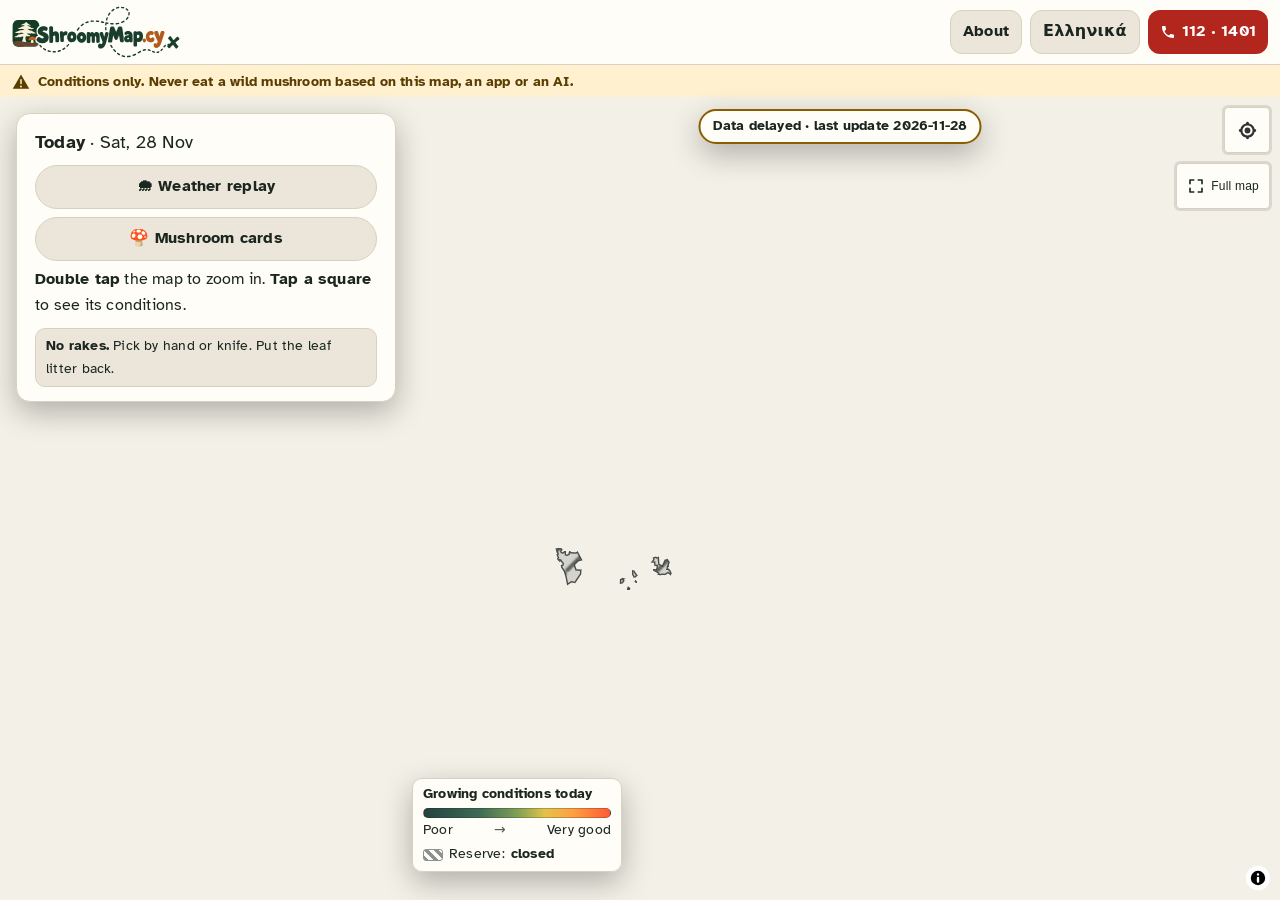
==== commit 786d2f3c: "Shroomy: daily update 2026-11-28" ====
--- a/index.html
+++ b/index.html
@@ -17,7 +17,7 @@
   <link rel="icon" href="brand/icon-32.png" sizes="32x32" type="image/png" />
   <link rel="apple-touch-icon" href="brand/apple-touch-icon.png" />
   <link rel="manifest" href="site.webmanifest" />
-  <script type="module" crossorigin src="./assets/main-BljZ_G7E.js"></script>
+  <script type="module" crossorigin src="./assets/main-CzMfbomi.js"></script>
   <link rel="modulepreload" crossorigin href="./assets/lang-Bu5yqur3.js">
   <link rel="stylesheet" crossorigin href="./assets/lang-KYAJsBeA.css">
   <link rel="stylesheet" crossorigin href="./assets/main-DDSyw2Ic.css">
